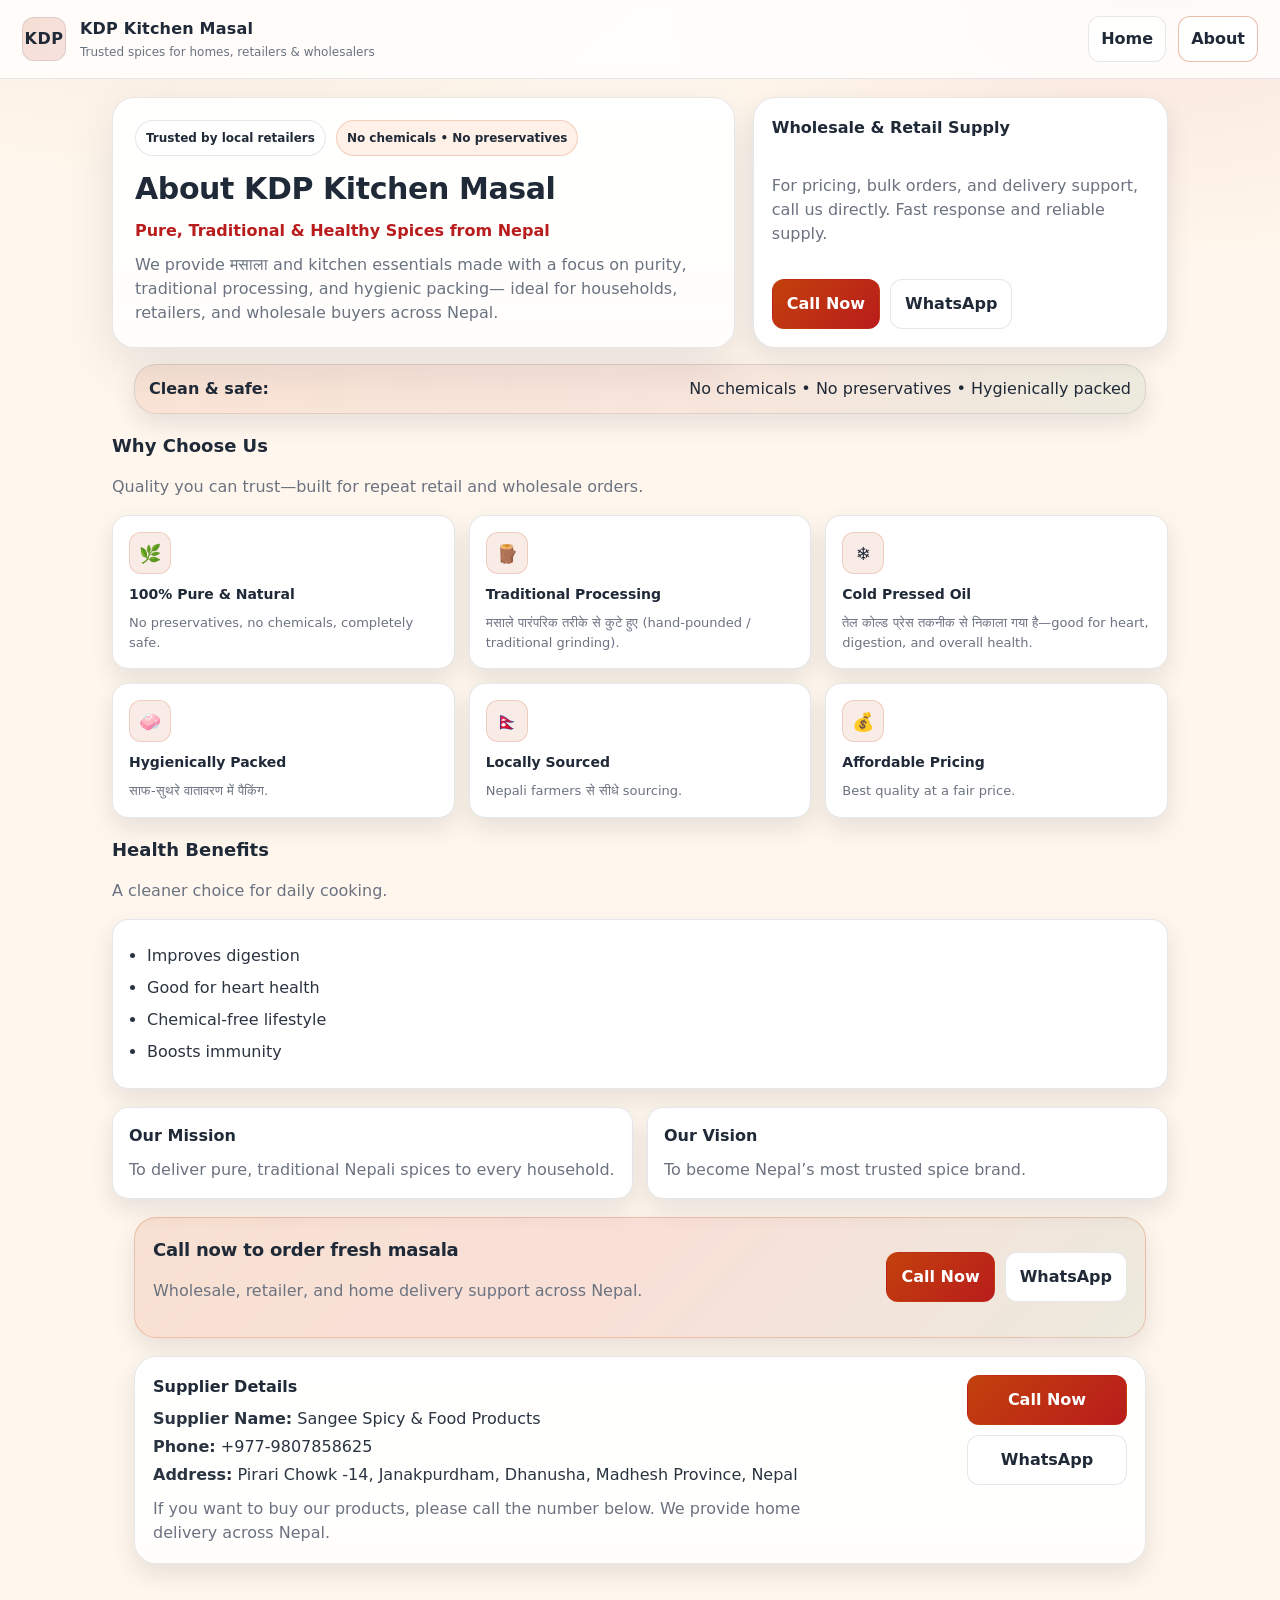
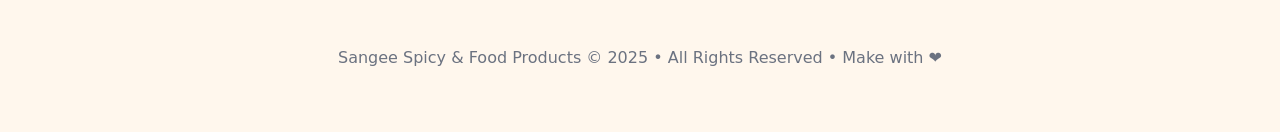
==== about.html @ 46a32590 "about.html This file contains the HTML structure for the About page of KDP Kitchen Masal, detailing " ====
<!DOCTYPE html>
<html lang="en">
<head>
  <meta charset="UTF-8" />
  <meta name="viewport" content="width=device-width, initial-scale=1.0" />
  <title>About • KDP Kitchen Masal</title>
  <link rel="stylesheet" href="style.css" />
</head>
<body>
  <header class="header">
    <div class="brand">
      <div class="logo">KDP</div>
      <div>
        <h1>KDP Kitchen Masal</h1>
        <p>Trusted spices for homes, retailers & wholesalers</p>
      </div>
    </div>
    <nav class="top-nav">
      <a class="nav-link" href="index.html">Home</a>
      <a class="nav-link" href="about.html" aria-current="page">About</a>
    </nav>
  </header>

  <main class="page">
    <section class="about-hero">
      <div class="about-hero__content">
        <div class="badge-row">
          <span class="badge">Trusted by local retailers</span>
          <span class="badge badge--soft">No chemicals • No preservatives</span>
        </div>
        <h2>About KDP Kitchen Masal</h2>
        <p class="subtitle">Pure, Traditional & Healthy Spices from Nepal</p>
        <p class="lead">
          We provide मसाला and kitchen essentials made with a focus on purity, traditional processing, and hygienic packing—
          ideal for households, retailers, and wholesale buyers across Nepal.
        </p>
      </div>
      <div class="about-hero__card">
        <h3>Wholesale & Retail Supply</h3>
        <p class="muted">
          For pricing, bulk orders, and delivery support, call us directly. Fast response and reliable supply.
        </p>
        <div class="cta-row">
          <a class="btn btn-primary" href="tel:+977-9807858625">Call Now</a>
          <a class="btn btn-outline" href="https://wa.me/9779807858625" target="_blank" rel="noopener noreferrer">WhatsApp</a>
        </div>
      </div>
    </section>

    <section class="strip strip--highlight" aria-label="No chemicals highlight">
      <div class="strip__inner">
        <strong>Clean & safe:</strong> No chemicals • No preservatives • Hygienically packed
      </div>
    </section>

    <section class="section">
      <div class="section__head">
        <h3>Why Choose Us</h3>
        <p class="muted">Quality you can trust—built for repeat retail and wholesale orders.</p>
      </div>
      <div class="why-grid">
        <div class="why-card">
          <div class="why-icon" aria-hidden="true">🌿</div>
          <h4>100% Pure & Natural</h4>
          <p>No preservatives, no chemicals, completely safe.</p>
        </div>
        <div class="why-card">
          <div class="why-icon" aria-hidden="true">🪵</div>
          <h4>Traditional Processing</h4>
          <p>मसाले पारंपरिक तरीके से कुटे हुए (hand‑pounded / traditional grinding).</p>
        </div>
        <div class="why-card">
          <div class="why-icon" aria-hidden="true">❄️</div>
          <h4>Cold Pressed Oil</h4>
          <p>तेल कोल्ड प्रेस तकनीक से निकाला गया है—good for heart, digestion, and overall health.</p>
        </div>
        <div class="why-card">
          <div class="why-icon" aria-hidden="true">🧼</div>
          <h4>Hygienically Packed</h4>
          <p>साफ‑सुथरे वातावरण में पैकिंग.</p>
        </div>
        <div class="why-card">
          <div class="why-icon" aria-hidden="true">🇳🇵</div>
          <h4>Locally Sourced</h4>
          <p>Nepali farmers से सीधे sourcing.</p>
        </div>
        <div class="why-card">
          <div class="why-icon" aria-hidden="true">💰</div>
          <h4>Affordable Pricing</h4>
          <p>Best quality at a fair price.</p>
        </div>
      </div>
    </section>

    <section class="section">
      <div class="section__head">
        <h3>Health Benefits</h3>
        <p class="muted">A cleaner choice for daily cooking.</p>
      </div>
      <div class="benefits-card">
        <ul class="checklist">
          <li>Improves digestion</li>
          <li>Good for heart health</li>
          <li>Chemical-free lifestyle</li>
          <li>Boosts immunity</li>
        </ul>
      </div>
    </section>

    <section class="section mission-vision">
      <div class="mv-card">
        <h3>Our Mission</h3>
        <p>To deliver pure, traditional Nepali spices to every household.</p>
      </div>
      <div class="mv-card">
        <h3>Our Vision</h3>
        <p>To become Nepal’s most trusted spice brand.</p>
      </div>
    </section>

    <section class="cta-block" aria-label="Call to action">
      <div class="cta-block__inner">
        <div>
          <h3>Call now to order fresh masala</h3>
          <p class="muted">Wholesale, retailer, and home delivery support across Nepal.</p>
        </div>
        <div class="cta-row">
          <a class="btn btn-primary" href="tel:+977-9807858625">Call Now</a>
          <a class="btn btn-outline" href="https://wa.me/9779807858625" target="_blank" rel="noopener noreferrer">WhatsApp</a>
        </div>
      </div>
    </section>

    <section class="supplier-banner" aria-label="Supplier information">
      <div class="supplier-card">
        <div class="supplier-main">
          <h3>Supplier Details</h3>
          <p class="supplier-line"><strong>Supplier Name:</strong> Sangee Spicy & Food Products</p>
          <p class="supplier-line"><strong>Phone:</strong> +977-9807858625</p>
          <p class="supplier-line"><strong>Address:</strong> Pirari Chowk -14, Janakpurdham, Dhanusha, Madhesh Province, Nepal</p>
          <p class="supplier-msg">
            If you want to buy our products, please call the number below. We provide home delivery across Nepal.
          </p>
        </div>
        <div class="supplier-actions">
          <a class="btn btn-primary" href="tel:+977-9807858625">Call Now</a>
          <a class="btn btn-outline" href="https://wa.me/9779807858625" target="_blank" rel="noopener noreferrer">WhatsApp</a>
        </div>
      </div>
    </section>
  </main>

  <footer class="footer">
    <p>Sangee Spicy & Food Products © 2025 • All Rights Reserved • Make with ❤️</p>
  </footer>
</body>
</html>
---- style.css ----
:root{
    --bg:#fff7ed;
    --surface:#fff;
    --card:#ffffff;
    --text:#1f2937;
    --muted:#6b7280;
    --border:rgba(17,24,39,0.10);
    --shadow: 0 18px 50px rgba(15,23,42,0.10);
    --shadow-sm: 0 10px 24px rgba(15,23,42,0.10);
    --radius:16px;
    --radius-sm:12px;

    --brand:#c2410c;         /* orange */
    --brand2:#b91c1c;        /* red */
    --brand-soft:#fff1e7;
    --accent:#14532d;        /* earthy green */
  }

  *{ box-sizing:border-box; }

  body{
    margin:0;
    background:
      radial-gradient(1000px 600px at 10% -10%, rgba(194,65,12,0.10), transparent 60%),
      radial-gradient(900px 500px at 90% 0%, rgba(185,28,28,0.08), transparent 55%),
      var(--bg);
    font-family: ui-sans-serif, system-ui, -apple-system, Segoe UI, Roboto, Arial, sans-serif;
    color:var(--text);
    line-height:1.5;
  }

  a{ color:inherit; }

  .header{
    display:flex;
    justify-content:space-between;
    align-items:center;
    padding:16px 22px;
    background:rgba(255,255,255,0.80);
    -webkit-backdrop-filter: blur(10px);
    backdrop-filter: blur(10px);
    border-bottom:1px solid var(--border);
    position:sticky;
    top:0;
    z-index:10;
  }

  .brand{
    display:flex;
    align-items:center;
    gap:14px;
    min-width:260px;
  }

  .brand h1{
    font-size:16px;
    margin:0;
    letter-spacing:0.2px;
  }

  .brand p{
    margin:2px 0 0;
    color:var(--muted);
    font-size:12px;
  }

  .logo{
    width:44px;
    height:44px;
    display:grid;
    place-items:center;
    border-radius:12px;
    background:linear-gradient(135deg, rgba(194,65,12,0.16), rgba(185,28,28,0.12));
    border:1px solid var(--border);
    font-weight:700;
    letter-spacing:0.6px;
  }
  .top-nav{
    display:flex;
    gap:12px;
    align-items:center;
  }
  #search{
    width:min(420px, 48vw);
    padding:10px 12px;
    border-radius:12px;
    border:1px solid var(--border);
    background:rgba(255,255,255,0.9);
    color:var(--text);
    outline:none;
  }

  #search::placeholder{ color:rgba(107,114,128,0.9); }

  .nav-link{
    display:inline-flex;
    align-items:center;
    gap:8px;
    padding:10px 12px;
    border-radius:12px;
    border:1px solid var(--border);
    background:rgba(255,255,255,0.85);
    text-decoration:none;
    color:var(--text);
    font-weight:600;
    transition: transform 160ms ease, box-shadow 160ms ease, border-color 160ms ease;
  }

  .nav-link[aria-current="page"]{
    border-color:rgba(194,65,12,0.35);
  }

  .nav-link:hover{
    transform: translateY(-1px);
    box-shadow: var(--shadow-sm);
    border-color: rgba(194,65,12,0.25);
  }

  .hero{
    display:grid;
    grid-template-columns: 1.2fr 0.8fr;
    gap:22px;
    align-items:center;
    padding:42px 22px;
    margin:18px auto 0;
    max-width:1100px;
    background:linear-gradient(180deg, rgba(255,255,255,0.95), rgba(255,255,255,0.82));
    border:1px solid var(--border);
    border-radius:calc(var(--radius) + 6px);
    box-shadow: var(--shadow);
  }
  .hero-text{
    max-width:480px;

  }
  .hero-text h2{
    margin:0;
    font-size:34px;
    line-height:1.15;
    letter-spacing:-0.6px;
  }

  .hero-text p{
    margin:10px 0 0;
    color:var(--muted);
    max-width:52ch;
  }

  .hero-img{
    width:100%;
    max-height:260px;
    object-fit:contain;
    border-radius:var(--radius);
    border:1px solid var(--border);
    background:rgba(255,255,255,0.85);
    padding:10px;
  }

  .btn{
    display:inline-flex;
    align-items:center;
    justify-content:center;
    gap:10px;
    border-radius:12px;
    padding:12px 14px;
    text-decoration:none;
    font-weight:700;
    border:1px solid transparent;
    cursor:pointer;
    transition: transform 160ms ease, box-shadow 160ms ease, background 160ms ease, border-color 160ms ease;
    white-space:nowrap;
  }

  .btn:hover{
    transform: translateY(-1px);
    box-shadow: var(--shadow-sm);
  }

  .btn-primary{
    background:linear-gradient(135deg, var(--brand), var(--brand2));
    color:#fff;
  }

  .btn-outline{
    background:#fff;
    color:var(--text);
    border-color: var(--border);
  }

  /* Backward compatibility for existing class names */
  .primary-btn{
    display:inline-flex;
    align-items:center;
    justify-content:center;
    gap:10px;
    border-radius:12px;
    padding:12px 14px;
    text-decoration:none;
    font-weight:700;
    border:1px solid transparent;
    cursor:pointer;
    transition: transform 160ms ease, box-shadow 160ms ease, background 160ms ease, border-color 160ms ease;
    white-space:nowrap;
    background:linear-gradient(135deg, var(--brand), var(--brand2));
    color:#fff;
  }

  .secondary-btn{
    display:inline-flex;
    align-items:center;
    justify-content:center;
    gap:10px;
    border-radius:12px;
    padding:12px 14px;
    text-decoration:none;
    font-weight:700;
    border:1px solid var(--border);
    cursor:pointer;
    transition: transform 160ms ease, box-shadow 160ms ease, background 160ms ease, border-color 160ms ease;
    white-space:nowrap;
    background:#fff;
    color:var(--text);
  }

  .products{
    padding:26px 22px;
    margin:26px auto 0;
    max-width:1100px;
  }

  .products h2{
    margin:0;
    font-size:18px;
    letter-spacing:0.2px;
  }
  .product-grid{
    display:grid;
    grid-template-columns:repeat(4, minmax(0, 1fr));
    gap:20px;
    margin-top:15px;
  }
  .product-card{
    background:var(--surface);
    border-radius:var(--radius);
    padding:14px;
    border:1px solid var(--border);
    box-shadow: var(--shadow-sm);
    display:flex;
    flex-direction:column;
    gap:10px;
    transition: transform 160ms ease, box-shadow 160ms ease;
  }

  .product-card:hover{
    transform: translateY(-2px);
    box-shadow: var(--shadow);
  }
  .product-card img{
    width:100%;
    height:165px;
    object-fit:cover;
    border-radius:12px;
    border:1px solid var(--border);
    background:rgba(255,255,255,0.9);
  }

  .product-meta h3{
    margin:0;
    font-size:14px;
    font-weight:650;
    letter-spacing:0.1px;
  }

  .product-card .price{
    margin:6px 0 0;
    color:var(--brand2);
    font-weight:650;
  }

  .badge-row{
    display:flex;
    flex-wrap:wrap;
    gap:10px;
    align-items:center;
    margin-bottom:10px;
  }

  .badge{
    display:inline-flex;
    align-items:center;
    gap:8px;
    padding:8px 10px;
    border-radius:999px;
    background:rgba(255,255,255,0.95);
    border:1px solid var(--border);
    font-weight:700;
    font-size:12px;
  }

  .badge--soft{
    background: var(--brand-soft);
    border-color: rgba(194,65,12,0.20);
  }

  .strip{
    margin:16px auto 0;
    max-width:1100px;
    padding:0 22px;
  }

  .strip__inner{
    display:flex;
    align-items:center;
    justify-content:space-between;
    gap:12px;
    padding:12px 14px;
    background:rgba(255,255,255,0.92);
    border:1px solid var(--border);
    border-radius:calc(var(--radius) + 6px);
    box-shadow: var(--shadow-sm);
  }

  .strip__text{
    color:var(--muted);
    font-weight:600;
  }

  .strip--highlight .strip__inner{
    background: linear-gradient(90deg, rgba(194,65,12,0.10), rgba(185,28,28,0.08), rgba(20,83,45,0.08));
  }

  .strip--trust .strip__inner{
    background:#fff;
  }

  .supplier-banner{
    margin:18px auto 0;
    max-width:1100px;
    padding:0 22px;
  }

  .supplier-card{
    display:flex;
    justify-content:space-between;
    gap:16px;
    align-items:flex-start;
    background:linear-gradient(180deg, rgba(255,255,255,0.96), rgba(255,255,255,0.88));
    border:1px solid var(--border);
    border-radius:calc(var(--radius) + 6px);
    box-shadow: var(--shadow-sm);
    padding:18px;
  }

  .supplier-card h3{
    margin:0 0 8px;
    font-size:16px;
  }

  .supplier-line{
    margin:4px 0;
    color:rgba(31,41,55,0.95);
  }

  .supplier-msg{
    margin:10px 0 0;
    color:var(--muted);
    max-width:70ch;
  }

  .supplier-actions{
    display:flex;
    flex-direction:column;
    gap:10px;
    min-width:160px;
  }

  .page{
    max-width:1100px;
    margin:18px auto 0;
    padding:0 22px;
  }

  .about-hero{
    display:grid;
    grid-template-columns: 1.2fr 0.8fr;
    gap:18px;
    align-items:stretch;
    margin-top:18px;
  }

  .about-hero__content{
    background:linear-gradient(180deg, rgba(255,255,255,0.96), rgba(255,255,255,0.86));
    border:1px solid var(--border);
    border-radius:calc(var(--radius) + 6px);
    box-shadow: var(--shadow);
    padding:22px;
  }

  .about-hero__content h2{
    margin:0;
    font-size:30px;
    letter-spacing:-0.4px;
  }

  .subtitle{
    margin:8px 0 0;
    font-weight:800;
    color:var(--brand2);
  }

  .lead{
    margin:10px 0 0;
    color:var(--muted);
    max-width:70ch;
  }

  .about-hero__card{
    background:#fff;
    border:1px solid var(--border);
    border-radius:calc(var(--radius) + 6px);
    box-shadow: var(--shadow-sm);
    padding:18px;
    display:flex;
    flex-direction:column;
    justify-content:space-between;
    gap:14px;
  }

  .about-hero__card h3{ margin:0; font-size:16px; }

  .muted{ color:var(--muted); }

  .cta-row{
    display:flex;
    gap:10px;
    flex-wrap:wrap;
    align-items:center;
  }

  .content-card{
    margin-top:14px;
    background:#fff;
    border:1px solid var(--border);
    border-radius:var(--radius);
    padding:18px;
    box-shadow: var(--shadow-sm);
  }

  .content-card h3{ margin:0 0 8px; font-size:16px; }
  .content-card p{ margin:8px 0 0; color:rgba(31,41,55,0.95); }

  .bullet{
    margin:8px 0 0;
    padding-left:18px;
    color:rgba(31,41,55,0.95);
  }
  .bullet li{ margin:6px 0; }

  .feature-grid{
    margin-top:10px;
    display:grid;
    grid-template-columns:repeat(auto-fit, minmax(200px, 1fr));
    gap:10px;
  }

  .feature{
    padding:12px;
    border-radius:12px;
    border:1px solid var(--border);
    background:rgba(255,241,231,0.55);
    color:rgba(31,41,55,0.95);
    font-weight:650;
  }

  .section{
    margin-top:18px;
  }

  .section__head{
    margin-bottom:12px;
  }

  .section__head h3{
    margin:0;
    font-size:18px;
  }

  .why-grid{
    display:grid;
    grid-template-columns:repeat(3, minmax(0, 1fr));
    gap:14px;
  }

  .why-card{
    background:#fff;
    border:1px solid var(--border);
    border-radius:var(--radius);
    box-shadow: var(--shadow-sm);
    padding:16px;
    transition: transform 160ms ease, box-shadow 160ms ease;
  }

  .why-card:hover{
    transform: translateY(-2px);
    box-shadow: var(--shadow);
  }

  .why-icon{
    width:42px;
    height:42px;
    border-radius:12px;
    display:grid;
    place-items:center;
    background: rgba(194,65,12,0.10);
    border:1px solid rgba(194,65,12,0.18);
    margin-bottom:10px;
    font-size:18px;
  }

  .why-card h4{
    margin:0;
    font-size:14px;
  }

  .why-card p{
    margin:8px 0 0;
    color:var(--muted);
    font-size:13px;
  }

  .benefits-card{
    background:#fff;
    border:1px solid var(--border);
    border-radius:var(--radius);
    box-shadow: var(--shadow-sm);
    padding:16px;
  }

  .checklist{
    margin:0;
    padding-left:18px;
    color:rgba(31,41,55,0.95);
  }

  .checklist li{
    margin:8px 0;
  }

  .mission-vision{
    display:grid;
    grid-template-columns:repeat(2, minmax(0, 1fr));
    gap:14px;
  }

  .mv-card{
    background:#fff;
    border:1px solid var(--border);
    border-radius:var(--radius);
    box-shadow: var(--shadow-sm);
    padding:16px;
  }

  .mv-card h3{ margin:0; font-size:16px; }
  .mv-card p{ margin:10px 0 0; color:var(--muted); }

  .cta-block{
    margin:18px auto 0;
    max-width:1100px;
    padding:0 22px;
  }

  .cta-block__inner{
    display:flex;
    justify-content:space-between;
    align-items:center;
    gap:14px;
    padding:18px;
    background: linear-gradient(135deg, rgba(194,65,12,0.12), rgba(185,28,28,0.10), rgba(20,83,45,0.08));
    border:1px solid rgba(194,65,12,0.22);
    border-radius:calc(var(--radius) + 6px);
    box-shadow: var(--shadow-sm);
  }

  .cta-block__inner h3{
    margin:0;
    font-size:18px;
    letter-spacing:-0.2px;
  }

  .empty-state{
    padding:12px;
    border-radius:12px;
    border:1px dashed var(--border);
    color:var(--muted);
    text-align:center;
    margin:10px 0;
  }

  .footer{
    text-align:center;
    padding:22px 16px;
    margin:44px 0 24px;
    color:var(--muted);
  }

  .hidden{display:none;}

  @media (max-width: 820px){
    .hero{
      grid-template-columns: 1fr;
    }
    #search{
      width:min(360px, 52vw);
    }
    .supplier-card{
      flex-direction:column;
    }
    .supplier-actions{
      flex-direction:row;
      width:100%;
    }
    .about-hero{
      grid-template-columns: 1fr;
    }
    .why-grid{
      grid-template-columns:repeat(2, minmax(0, 1fr));
    }
    .product-grid{
      grid-template-columns:repeat(2, minmax(0, 1fr));
    }
    .mission-vision{
      grid-template-columns: 1fr;
    }
    .cta-block__inner{
      flex-direction:column;
      align-items:stretch;
    }
    .cta-row{
      width:100%;
    }
    .btn{
      width:100%;
    }
    .strip__inner{
      flex-direction:column;
      align-items:flex-start;
    }
  }

  @media (max-width: 520px){
    .product-grid{
      grid-template-columns: 1fr;
    }
    #search{
      width: 58vw;
    }
    .hero-text h2{
      font-size:28px;
    }
  }

  @media (min-width: 821px) and (max-width: 1024px){
    .product-grid{
      grid-template-columns:repeat(3, minmax(0, 1fr));
    }
  }
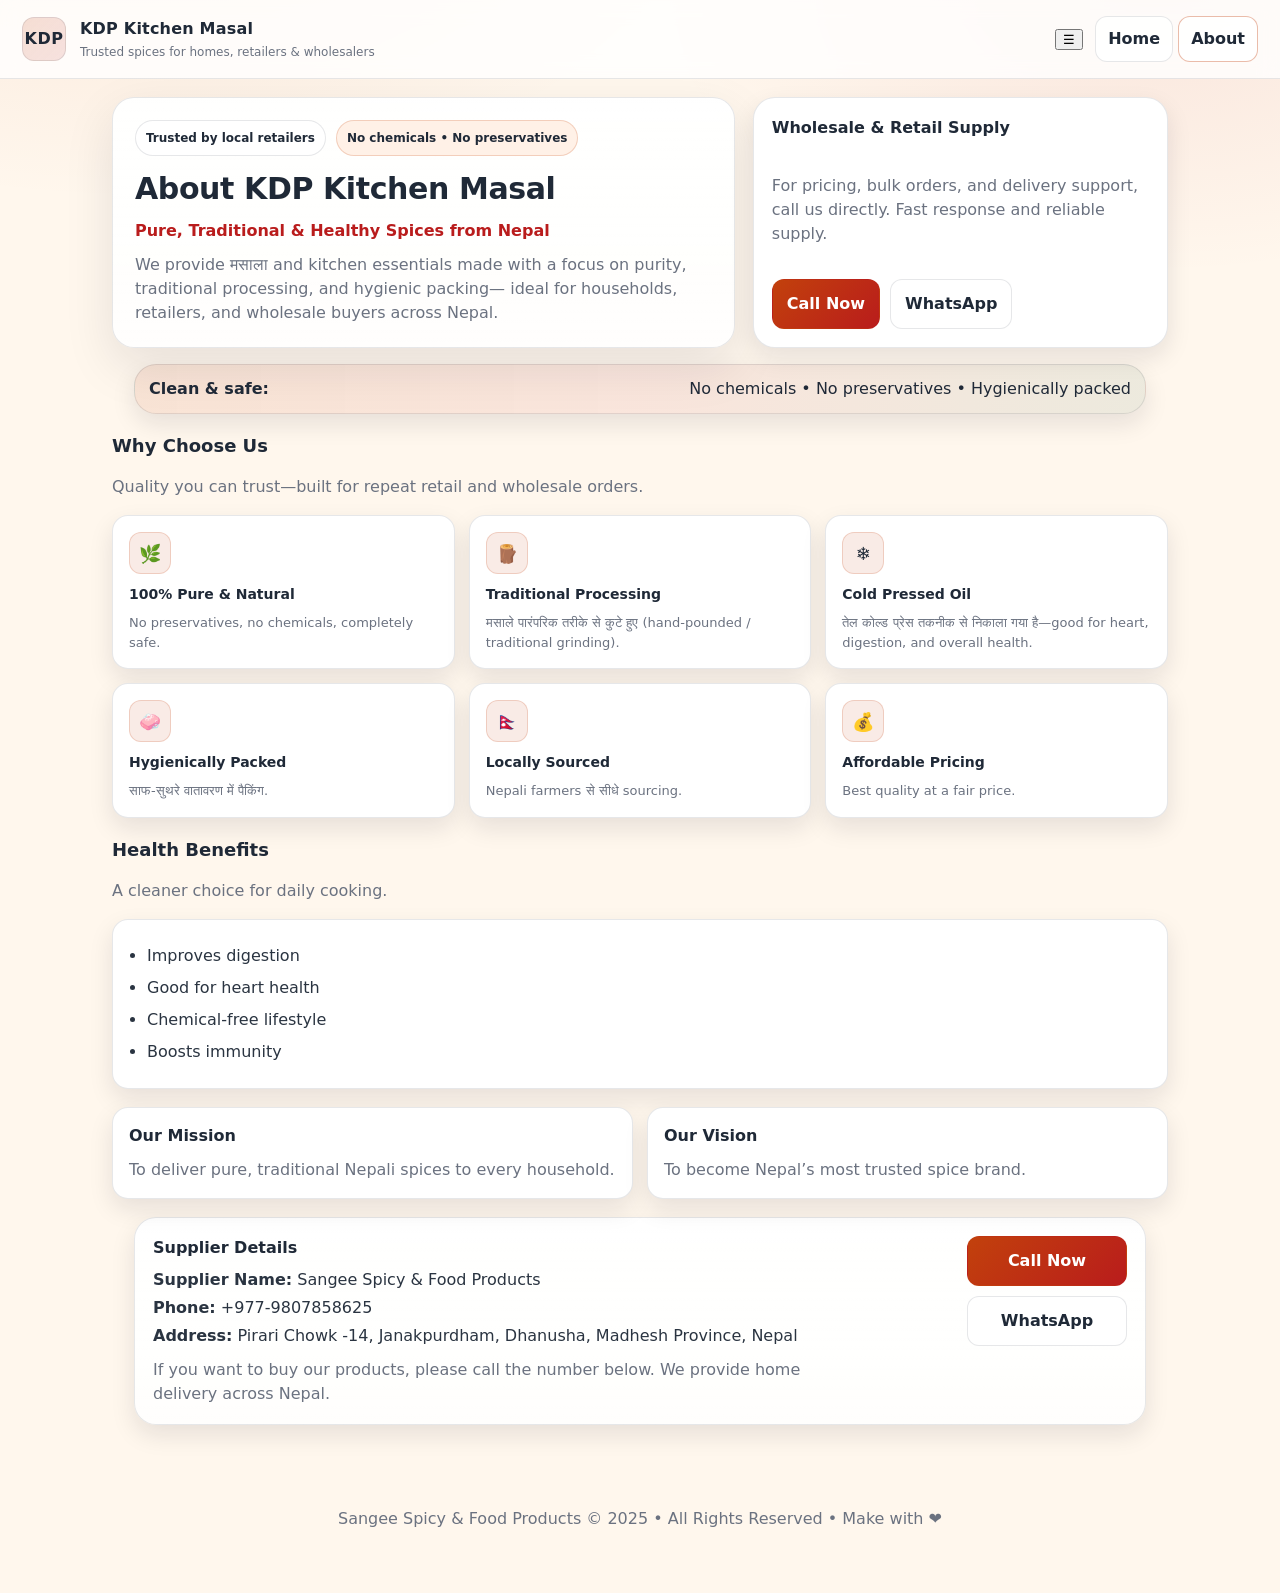
==== commit f471ff32: "Update about.html" ====
--- a/about.html
+++ b/about.html
@@ -16,8 +16,11 @@
       </div>
     </div>
     <nav class="top-nav">
-      <a class="nav-link" href="index.html">Home</a>
-      <a class="nav-link" href="about.html" aria-current="page">About</a>
+      <button id="menu-toggle" class="menu-toggle" type="button" aria-label="Open menu" aria-expanded="false">☰</button>
+      <div class="nav-links" id="nav-links">
+        <a class="nav-link" href="index.html">Home</a>
+        <a class="nav-link" href="about.html" aria-current="page">About</a>
+      </div>
     </nav>
   </header>
 
@@ -118,20 +121,7 @@
       </div>
     </section>
 
-    <section class="cta-block" aria-label="Call to action">
-      <div class="cta-block__inner">
-        <div>
-          <h3>Call now to order fresh masala</h3>
-          <p class="muted">Wholesale, retailer, and home delivery support across Nepal.</p>
-        </div>
-        <div class="cta-row">
-          <a class="btn btn-primary" href="tel:+977-9807858625">Call Now</a>
-          <a class="btn btn-outline" href="https://wa.me/9779807858625" target="_blank" rel="noopener noreferrer">WhatsApp</a>
-        </div>
-      </div>
-    </section>
-
-    <section class="supplier-banner" aria-label="Supplier information">
+    <section class="supplier-banner" id="contact" aria-label="Supplier information">
       <div class="supplier-card">
         <div class="supplier-main">
           <h3>Supplier Details</h3>
@@ -153,6 +143,8 @@
   <footer class="footer">
     <p>Sangee Spicy & Food Products © 2025 • All Rights Reserved • Make with ❤️</p>
   </footer>
+
+  <script src="script.js"></script>
 </body>
 </html>
 
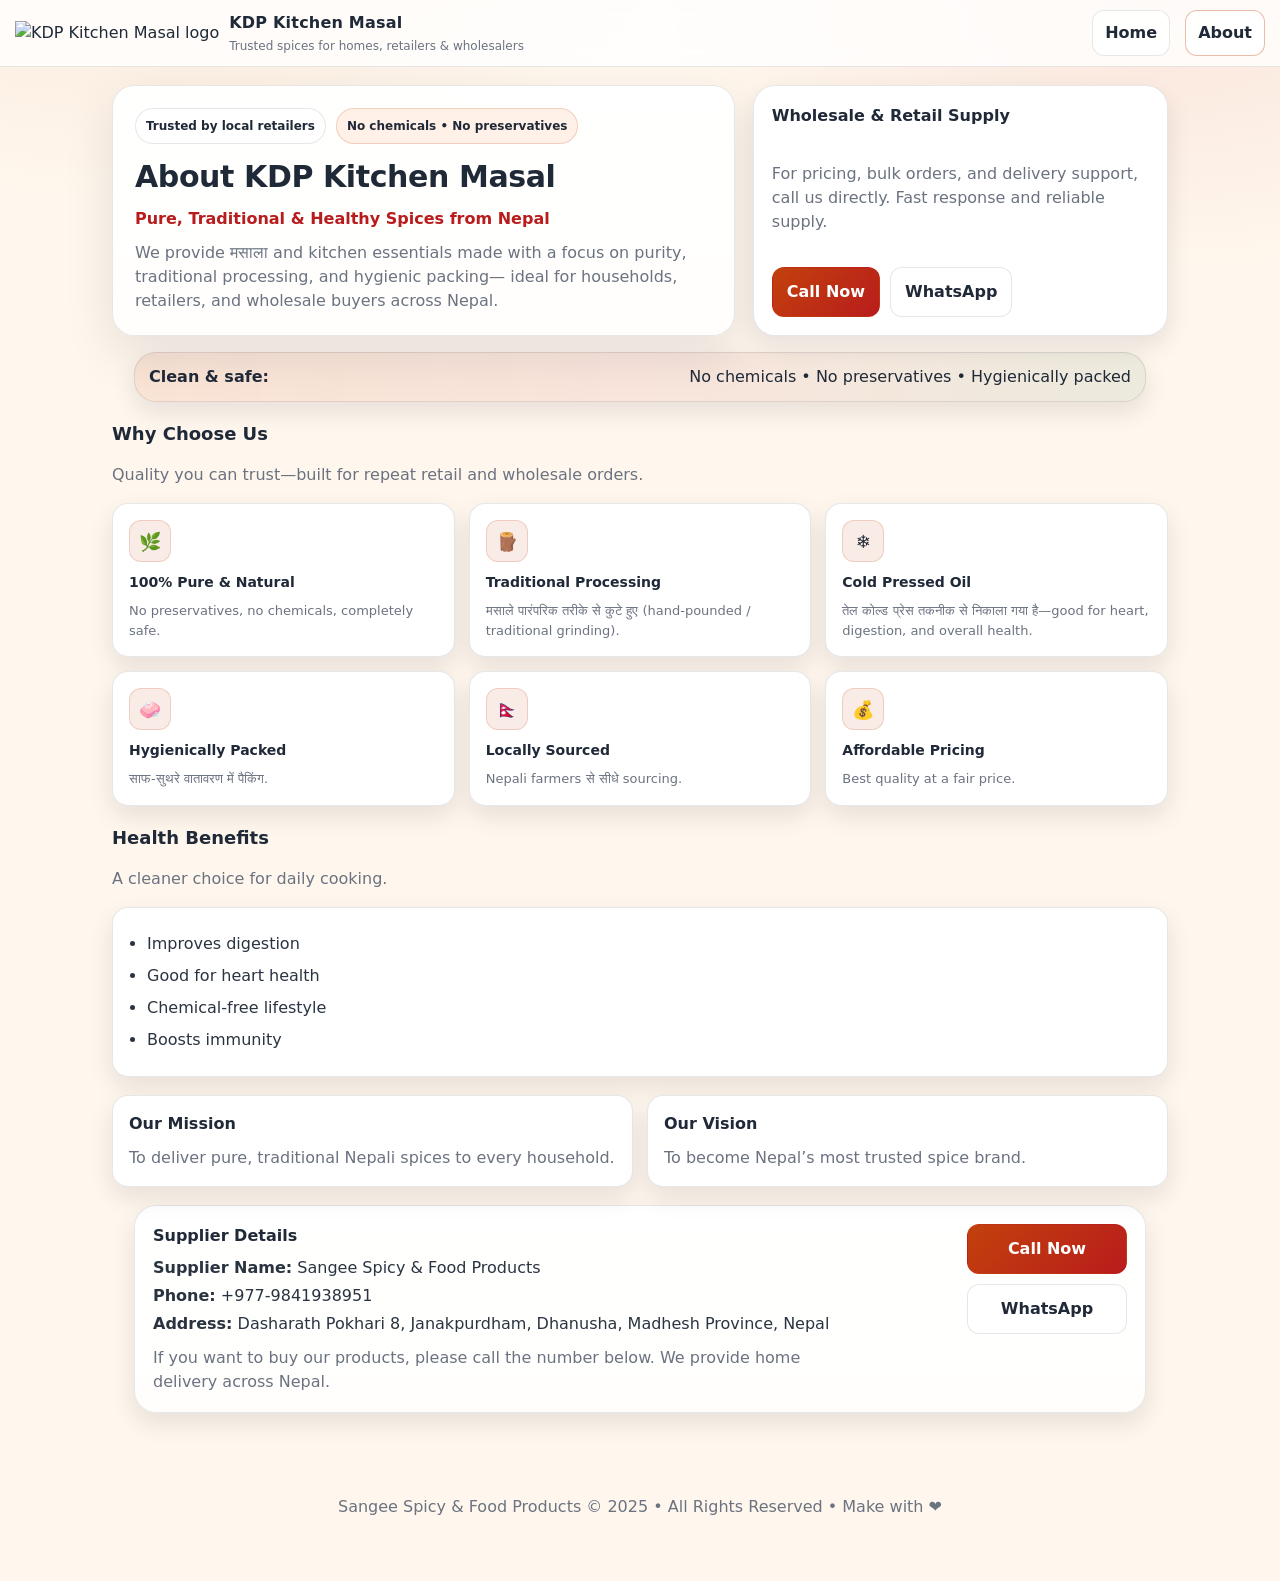
==== commit bfdce2ac: "about.html" ====
--- a/about.html
+++ b/about.html
@@ -4,12 +4,13 @@
   <meta charset="UTF-8" />
   <meta name="viewport" content="width=device-width, initial-scale=1.0" />
   <title>About • KDP Kitchen Masal</title>
+  <link rel="icon" type="image/x-icon" href="logo.ico" />
   <link rel="stylesheet" href="style.css" />
 </head>
 <body>
   <header class="header">
     <div class="brand">
-      <div class="logo">KDP</div>
+      <img src="logo.ico" class="brand-logo" alt="KDP Kitchen Masal logo" />
       <div>
         <h1>KDP Kitchen Masal</h1>
         <p>Trusted spices for homes, retailers & wholesalers</p>
@@ -44,8 +45,8 @@
           For pricing, bulk orders, and delivery support, call us directly. Fast response and reliable supply.
         </p>
         <div class="cta-row">
-          <a class="btn btn-primary" href="tel:+977-9807858625">Call Now</a>
-          <a class="btn btn-outline" href="https://wa.me/9779807858625" target="_blank" rel="noopener noreferrer">WhatsApp</a>
+          <a class="btn btn-primary" href="tel:+977-9841938951">Call Now</a>
+          <a class="btn btn-outline" href="https://wa.me/9779841938951" target="_blank" rel="noopener noreferrer">WhatsApp</a>
         </div>
       </div>
     </section>
@@ -126,15 +127,15 @@
         <div class="supplier-main">
           <h3>Supplier Details</h3>
           <p class="supplier-line"><strong>Supplier Name:</strong> Sangee Spicy & Food Products</p>
-          <p class="supplier-line"><strong>Phone:</strong> +977-9807858625</p>
-          <p class="supplier-line"><strong>Address:</strong> Pirari Chowk -14, Janakpurdham, Dhanusha, Madhesh Province, Nepal</p>
+          <p class="supplier-line"><strong>Phone:</strong> +977-9841938951</p>
+          <p class="supplier-line"><strong>Address:</strong> Dasharath Pokhari 8, Janakpurdham, Dhanusha, Madhesh Province, Nepal</p>
           <p class="supplier-msg">
             If you want to buy our products, please call the number below. We provide home delivery across Nepal.
           </p>
         </div>
         <div class="supplier-actions">
-          <a class="btn btn-primary" href="tel:+977-9807858625">Call Now</a>
-          <a class="btn btn-outline" href="https://wa.me/9779807858625" target="_blank" rel="noopener noreferrer">WhatsApp</a>
+          <a class="btn btn-primary" href="tel:+977-9841938951">Call Now</a>
+          <a class="btn btn-outline" href="https://wa.me/9779841938951" target="_blank" rel="noopener noreferrer">WhatsApp</a>
         </div>
       </div>
     </section>
@@ -147,4 +148,3 @@
   <script src="script.js"></script>
 </body>
 </html>
-
--- a/style.css
+++ b/style.css
@@ -20,6 +20,8 @@
 
   body{
     margin:0;
+    max-width:100%;
+    overflow-x:hidden;
     background:
       radial-gradient(1000px 600px at 10% -10%, rgba(194,65,12,0.10), transparent 60%),
       radial-gradient(900px 500px at 90% 0%, rgba(185,28,28,0.08), transparent 55%),
@@ -35,7 +37,8 @@
     display:flex;
     justify-content:space-between;
     align-items:center;
-    padding:16px 22px;
+    flex-wrap:wrap;
+    padding:10px 15px;
     background:rgba(255,255,255,0.80);
     -webkit-backdrop-filter: blur(10px);
     backdrop-filter: blur(10px);
@@ -43,13 +46,16 @@
     position:sticky;
     top:0;
     z-index:10;
+    max-width:100%;
+    overflow-x:hidden;
   }
 
   .brand{
     display:flex;
     align-items:center;
-    gap:14px;
-    min-width:260px;
+    gap:10px;
+    flex-wrap:wrap;
+    max-width:100%;
   }
 
   .brand h1{
@@ -79,18 +85,36 @@
     display:flex;
     gap:12px;
     align-items:center;
-  }
-  #search{
-    width:min(420px, 48vw);
+    flex-wrap:wrap;
+    max-width:100%;
+    flex:1;
+    justify-content:flex-end;
+  }
+
+  .menu-toggle{
+    display:none;
+    font-size:24px;
+    line-height:1;
     padding:10px 12px;
     border-radius:12px;
-    border:1px solid var(--border);
-    background:rgba(255,255,255,0.9);
-    color:var(--text);
-    outline:none;
-  }
-
-  #search::placeholder{ color:rgba(107,114,128,0.9); }
+    background:#fff;
+    border:1px solid var(--border);
+    cursor:pointer;
+    transition: transform 160ms ease, box-shadow 160ms ease, border-color 160ms ease;
+  }
+
+  .menu-toggle:hover{
+    transform: translateY(-1px);
+    box-shadow: var(--shadow-sm);
+    border-color: rgba(194,65,12,0.25);
+  }
+
+  .nav-links{
+    display:flex;
+    gap:15px;
+    align-items:center;
+  }
+  /* Search removed (kept layout clean) */
 
   .nav-link{
     display:inline-flex;
@@ -606,12 +630,52 @@
   .hidden{display:none;}
 
   @media (max-width: 820px){
+    .header{
+      display:grid;
+      grid-template-columns: 1fr auto;
+      align-items:center;
+      row-gap:10px;
+    }
+
+    .brand{
+      min-width:0;
+    }
+
+    .top-nav{
+      width:100%;
+      grid-column: 1 / -1;
+      display:grid;
+      grid-template-columns: auto 1fr;
+      gap:10px;
+      justify-content:stretch;
+      align-items:start;
+    }
+
+    /* search removed */
+
+    .menu-toggle{ display:block; }
+
+    .nav-links{
+      display:none;
+      width:100%;
+      flex-direction:column;
+      align-items:stretch;
+      gap:10px;
+      background:#fff;
+      padding:10px;
+      border:1px solid var(--border);
+      border-radius:12px;
+      box-shadow: var(--shadow-sm);
+    }
+
+    .nav-links.active{ display:flex; }
+
+    .nav-link{ width:100%; justify-content:flex-start; }
+
     .hero{
       grid-template-columns: 1fr;
     }
-    #search{
-      width:min(360px, 52vw);
-    }
+
     .supplier-card{
       flex-direction:column;
     }
@@ -651,12 +715,12 @@
     .product-grid{
       grid-template-columns: 1fr;
     }
-    #search{
-      width: 58vw;
-    }
+    /* search removed */
     .hero-text h2{
       font-size:28px;
     }
+    .brand h1{ font-size:14px; }
+    .brand p{ font-size:11px; }
   }
 
   @media (min-width: 821px) and (max-width: 1024px){
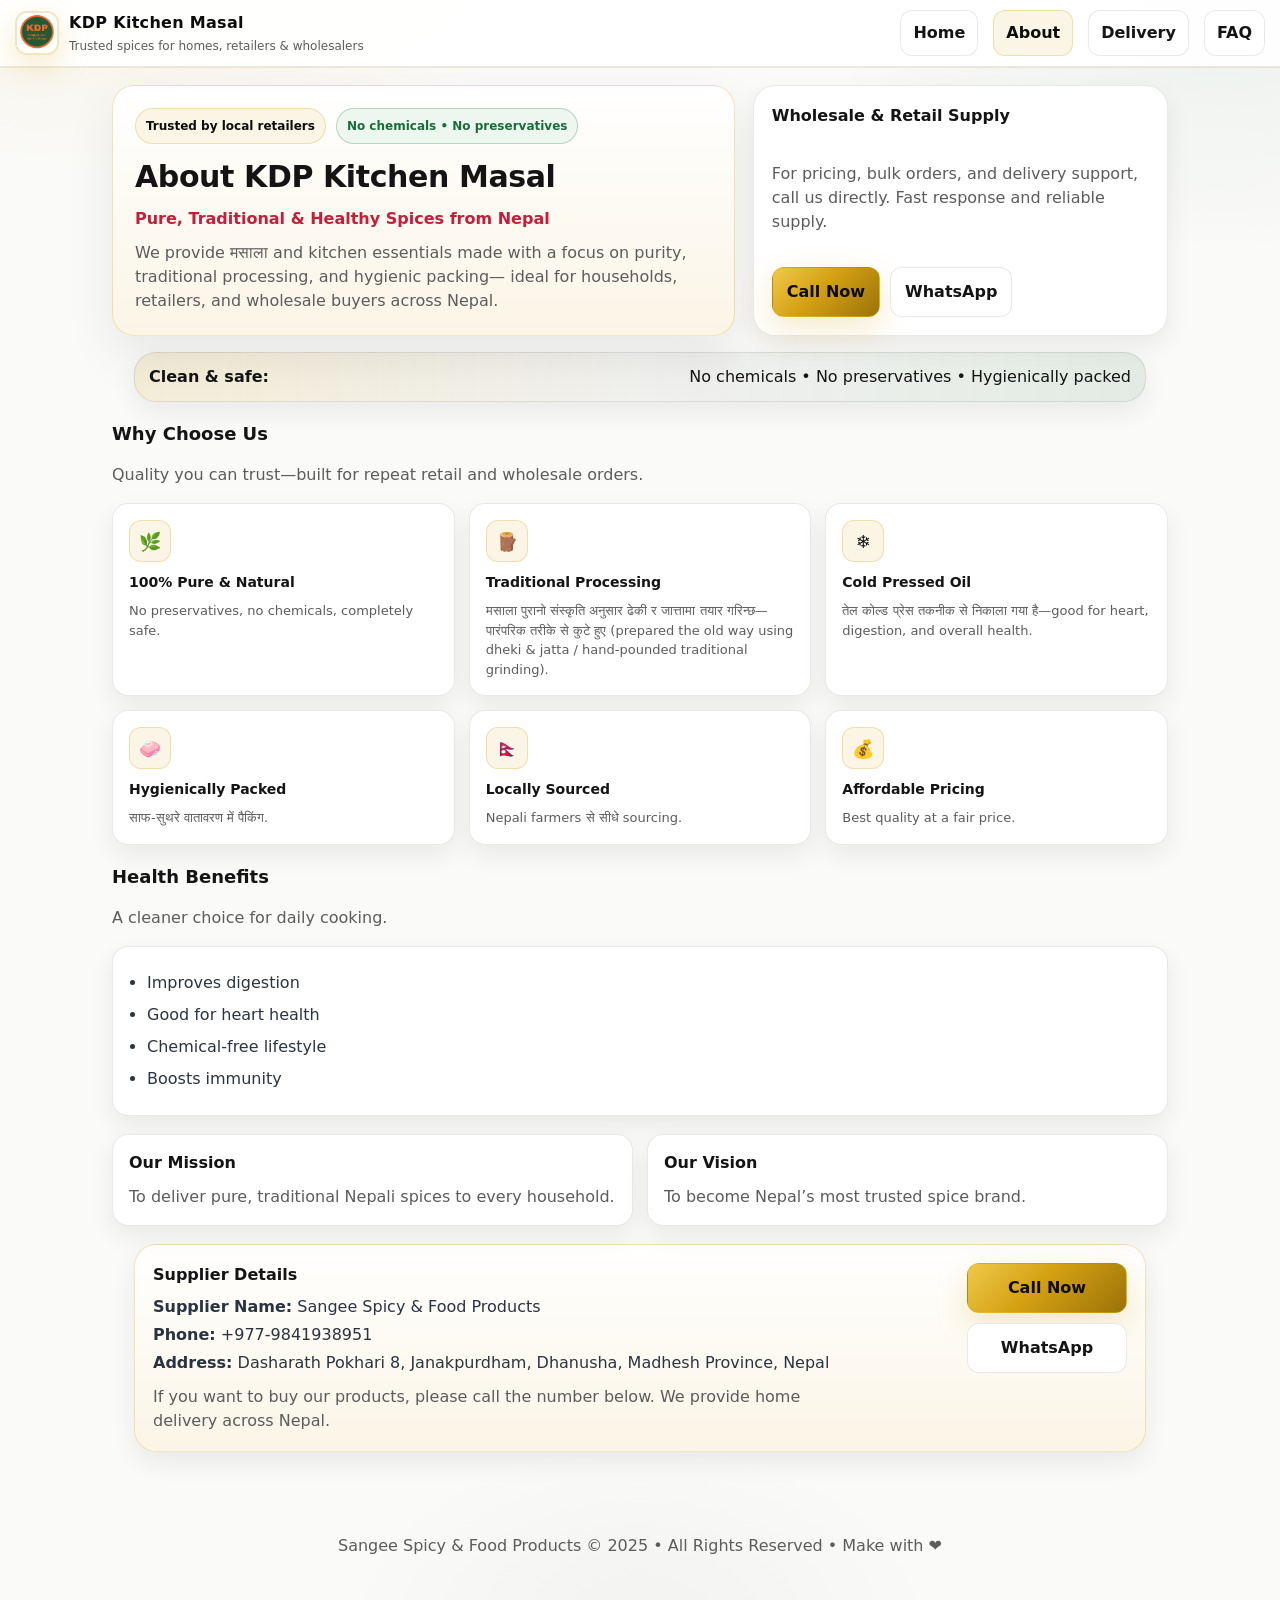
==== commit 7fe66235: "traditional processing text Added links to Delivery and FAQ sections in the navigation menu. Updated" ====
--- a/about.html
+++ b/about.html
@@ -21,6 +21,8 @@
       <div class="nav-links" id="nav-links">
         <a class="nav-link" href="index.html">Home</a>
         <a class="nav-link" href="about.html" aria-current="page">About</a>
+        <a class="nav-link" href="index.html#delivery-info">Delivery</a>
+        <a class="nav-link" href="index.html#faq">FAQ</a>
       </div>
     </nav>
   </header>
@@ -71,7 +73,7 @@
         <div class="why-card">
           <div class="why-icon" aria-hidden="true">🪵</div>
           <h4>Traditional Processing</h4>
-          <p>मसाले पारंपरिक तरीके से कुटे हुए (hand‑pounded / traditional grinding).</p>
+          <p>मसाला पुरानो संस्कृति अनुसार ढेकी र जात्तामा तयार गरिन्छ—पारंपरिक तरीके से कुटे हुए (prepared the old way using dheki & jatta / hand‑pounded traditional grinding).</p>
         </div>
         <div class="why-card">
           <div class="why-icon" aria-hidden="true">❄️</div>
--- a/style.css
+++ b/style.css
@@ -1,730 +1,1521 @@
-  :root{
-    --bg:#fff7ed;
-    --surface:#fff;
-    --card:#ffffff;
-    --text:#1f2937;
-    --muted:#6b7280;
-    --border:rgba(17,24,39,0.10);
-    --shadow: 0 18px 50px rgba(15,23,42,0.10);
-    --shadow-sm: 0 10px 24px rgba(15,23,42,0.10);
-    --radius:16px;
-    --radius-sm:12px;
-
-    --brand:#c2410c;         /* orange */
-    --brand2:#b91c1c;        /* red */
-    --brand-soft:#fff1e7;
-    --accent:#14532d;        /* earthy green */
-  }
-
-  *{ box-sizing:border-box; }
-
-  body{
-    margin:0;
-    max-width:100%;
-    overflow-x:hidden;
-    background:
-      radial-gradient(1000px 600px at 10% -10%, rgba(194,65,12,0.10), transparent 60%),
-      radial-gradient(900px 500px at 90% 0%, rgba(185,28,28,0.08), transparent 55%),
-      var(--bg);
-    font-family: ui-sans-serif, system-ui, -apple-system, Segoe UI, Roboto, Arial, sans-serif;
-    color:var(--text);
-    line-height:1.5;
-  }
-
-  a{ color:inherit; }
-
+:root{
+  /* KDP logo & packaging palette */
+  --gold:#D4A012;
+  --gold-light:#F0C94A;
+  --gold-dark:#9A7209;
+  --gold-soft:#FBF5E6;
+  --gold-rgb:212, 160, 18;
+
+  --black:#0D0D0D;
+  --black-soft:#1C1C1C;
+
+  --spice:#C41E3A;
+  --spice-soft:#FDF2F4;
+
+  --green:#1B6B3A;
+  --green-soft:#EDF7F0;
+  --green-rgb:27, 107, 58;
+
+  --bg:#FAFAF8;
+  --surface:#FFFFFF;
+  --card:#FFFFFF;
+  --text:#141414;
+  --muted:#5C5C5C;
+  --border:rgba(13, 13, 13, 0.09);
+  --border-gold:rgba(var(--gold-rgb), 0.28);
+
+  --shadow: 0 20px 50px rgba(13, 13, 13, 0.08);
+  --shadow-sm: 0 10px 26px rgba(13, 13, 13, 0.07);
+  --shadow-gold: 0 12px 32px rgba(var(--gold-rgb), 0.22);
+
+  --radius:16px;
+  --radius-sm:12px;
+
+  --brand:var(--gold);
+  --brand2:var(--gold-dark);
+  --brand-soft:var(--gold-soft);
+  --accent:var(--green);
+  --accent-spice:var(--spice);
+
+  --gradient-brand:linear-gradient(135deg, var(--gold-light) 0%, var(--gold) 45%, var(--gold-dark) 100%);
+  --gradient-surface:linear-gradient(180deg, #FFFFFF 0%, var(--gold-soft) 100%);
+  --gradient-strip:linear-gradient(90deg, rgba(var(--gold-rgb), 0.14), rgba(13, 13, 13, 0.04), rgba(var(--green-rgb), 0.10));
+}
+
+*{ box-sizing:border-box; }
+
+body{
+  margin:0;
+  max-width:100%;
+  overflow-x:hidden;
+  background:
+    radial-gradient(900px 520px at 8% -8%, rgba(var(--gold-rgb), 0.12), transparent 58%),
+    radial-gradient(700px 400px at 95% 2%, rgba(var(--green-rgb), 0.06), transparent 55%),
+    radial-gradient(600px 360px at 50% 100%, rgba(13, 13, 13, 0.03), transparent 50%),
+    var(--bg);
+  font-family: "Segoe UI", ui-sans-serif, system-ui, -apple-system, Roboto, Arial, sans-serif;
+  color:var(--text);
+  line-height:1.5;
+  -webkit-font-smoothing:antialiased;
+  text-rendering:optimizeLegibility;
+}
+
+a{ color:inherit; }
+
+.header{
+  display:flex;
+  justify-content:space-between;
+  align-items:center;
+  flex-wrap:wrap;
+  padding:10px 15px;
+  background:rgba(255,255,255,0.92);
+  -webkit-backdrop-filter: blur(12px);
+  backdrop-filter: blur(12px);
+  border-bottom:1px solid var(--border);
+  box-shadow:0 1px 0 rgba(var(--gold-rgb), 0.18);
+  position:sticky;
+  top:0;
+  z-index:10;
+  max-width:100%;
+  overflow:visible;
+}
+
+.brand{
+  display:flex;
+  align-items:center;
+  gap:10px;
+  flex-wrap:wrap;
+  max-width:100%;
+}
+
+.brand h1{
+  font-size:16px;
+  margin:0;
+  letter-spacing:0.3px;
+  color:var(--black);
+  font-weight:800;
+}
+
+.brand p{
+  margin:2px 0 0;
+  color:var(--muted);
+  font-size:12px;
+}
+
+.logo{
+  width:44px;
+  height:44px;
+  display:grid;
+  place-items:center;
+  border-radius:12px;
+  background:var(--gold-soft);
+  border:1px solid var(--border-gold);
+  font-weight:700;
+  letter-spacing:0.6px;
+  color:var(--gold-dark);
+}
+
+.brand-logo{
+  width:44px;
+  height:44px;
+  border-radius:12px;
+  object-fit:cover;
+  border:2px solid var(--border-gold);
+  background:#fff;
+  box-shadow: var(--shadow-gold);
+}
+.top-nav{
+  display:flex;
+  gap:12px;
+  align-items:center;
+  flex-wrap:wrap;
+  max-width:100%;
+  flex:1;
+  justify-content:flex-end;
+}
+
+.menu-toggle{
+  display:none;
+  font-size:24px;
+  line-height:1;
+  padding:10px 12px;
+  border-radius:12px;
+  background:#fff;
+  border:1px solid var(--border);
+  cursor:pointer;
+  transition: transform 160ms ease, box-shadow 160ms ease, border-color 160ms ease;
+}
+
+.menu-toggle:hover{
+  transform: translateY(-1px);
+  box-shadow: var(--shadow-sm);
+  border-color: var(--border-gold);
+}
+
+.nav-links{
+  display:flex;
+  gap:15px;
+  align-items:center;
+}
+/* Search removed (kept layout clean) */
+
+.nav-link{
+  display:inline-flex;
+  align-items:center;
+  gap:8px;
+  padding:10px 12px;
+  border-radius:12px;
+  border:1px solid var(--border);
+  background:rgba(255,255,255,0.85);
+  text-decoration:none;
+  color:var(--text);
+  font-weight:600;
+  transition: transform 160ms ease, box-shadow 160ms ease, border-color 160ms ease;
+}
+
+.nav-link[aria-current="page"]{
+  border-color:var(--border-gold);
+  background:var(--gold-soft);
+  color:var(--black);
+}
+
+.nav-link:hover{
+  transform: translateY(-1px);
+  box-shadow: var(--shadow-sm);
+  border-color:var(--border-gold);
+}
+
+.hero{
+  position:relative;
+  display:flex;
+  align-items:flex-end;
+  margin:18px auto 0;
+  max-width:1100px;
+  min-height:clamp(240px, 42vh, 400px);
+  padding:0;
+  border-radius:calc(var(--radius) + 6px);
+  border:1px solid var(--border-gold);
+  box-shadow: var(--shadow);
+  overflow:hidden;
+  background:var(--black) url("t5.png") center center / cover no-repeat;
+}
+
+.hero::after{
+  content:"";
+  position:absolute;
+  left:0;
+  right:0;
+  bottom:0;
+  height:4px;
+  background:var(--gradient-brand);
+  z-index:2;
+}
+
+.hero__overlay{
+  position:absolute;
+  inset:0;
+  background:linear-gradient(
+    105deg,
+    rgba(13, 13, 13, 0.92) 0%,
+    rgba(13, 13, 13, 0.72) 42%,
+    rgba(13, 13, 13, 0.35) 72%,
+    rgba(13, 13, 13, 0.2) 100%
+  );
+  z-index:0;
+}
+
+.hero__content{
+  position:relative;
+  z-index:1;
+  width:100%;
+  max-width:580px;
+  padding:clamp(28px, 5vw, 48px) clamp(20px, 4vw, 40px);
+}
+
+.hero__eyebrow{
+  display:inline-block;
+  margin-bottom:10px;
+  font-size:11px;
+  font-weight:800;
+  letter-spacing:0.14em;
+  text-transform:uppercase;
+  color:var(--gold-light);
+}
+
+.hero__content h2{
+  margin:0;
+  font-size:clamp(26px, 4.2vw, 38px);
+  line-height:1.15;
+  letter-spacing:-0.5px;
+  color:#fff;
+  text-shadow:0 2px 24px rgba(0, 0, 0, 0.35);
+}
+
+.hero__content p{
+  margin:12px 0 0;
+  color:rgba(255, 255, 255, 0.9);
+  max-width:48ch;
+  font-size:clamp(14px, 2vw, 16px);
+  line-height:1.55;
+}
+
+.hero__content .primary-btn{
+  margin-top:18px;
+}
+
+.btn{
+  display:inline-flex;
+  align-items:center;
+  justify-content:center;
+  gap:10px;
+  border-radius:12px;
+  padding:12px 14px;
+  text-decoration:none;
+  font-weight:700;
+  border:1px solid transparent;
+  cursor:pointer;
+  transition: transform 160ms ease, box-shadow 160ms ease, background 160ms ease, border-color 160ms ease;
+  white-space:nowrap;
+}
+
+.btn:hover{
+  transform: translateY(-1px);
+  box-shadow: var(--shadow-sm);
+}
+
+.btn-primary{
+  background:var(--gradient-brand);
+  color:var(--black);
+  box-shadow: var(--shadow-gold);
+  border:1px solid rgba(var(--gold-rgb), 0.35);
+}
+
+.btn-primary:hover{
+  box-shadow:0 14px 36px rgba(var(--gold-rgb), 0.32);
+}
+
+.btn-outline{
+  background:#fff;
+  color:var(--text);
+  border-color: var(--border);
+}
+
+/* Backward compatibility for existing class names */
+.primary-btn{
+  display:inline-flex;
+  align-items:center;
+  justify-content:center;
+  gap:10px;
+  border-radius:12px;
+  padding:12px 14px;
+  text-decoration:none;
+  font-weight:700;
+  border:1px solid rgba(var(--gold-rgb), 0.35);
+  cursor:pointer;
+  transition: transform 160ms ease, box-shadow 160ms ease, background 160ms ease, border-color 160ms ease;
+  white-space:nowrap;
+  background:var(--gradient-brand);
+  color:var(--black);
+  box-shadow: var(--shadow-gold);
+}
+
+.secondary-btn{
+  display:inline-flex;
+  align-items:center;
+  justify-content:center;
+  gap:10px;
+  border-radius:12px;
+  padding:12px 14px;
+  text-decoration:none;
+  font-weight:700;
+  border:1px solid var(--border);
+  cursor:pointer;
+  transition: transform 160ms ease, box-shadow 160ms ease, background 160ms ease, border-color 160ms ease;
+  white-space:nowrap;
+  background:#fff;
+  color:var(--text);
+}
+
+.products{
+  padding:26px 22px;
+  margin:26px auto 0;
+  max-width:1100px;
+}
+
+.products h2{
+  margin:0;
+  font-size:18px;
+  letter-spacing:0.2px;
+}
+
+.products-subtitle{
+  margin:8px 0 0;
+  color:var(--muted);
+  font-size:14px;
+}
+
+.products-header{
+  display:flex;
+  flex-direction:column;
+  gap:14px;
+  margin-bottom:4px;
+}
+
+.products-tools{
+  display:flex;
+  flex-direction:column;
+  gap:10px;
+}
+
+.search-input{
+  width:100%;
+  max-width:420px;
+  border:1px solid var(--border);
+  border-radius:12px;
+  padding:12px 14px;
+  font:inherit;
+  font-size:16px;
+  background:#fff;
+  box-shadow: var(--shadow-sm);
+}
+
+.search-input:focus{
+  outline:none;
+  border-color:var(--border-gold);
+  box-shadow:0 0 0 3px rgba(var(--gold-rgb), 0.15);
+}
+
+.category-bar{
+  display:flex;
+  flex-wrap:wrap;
+  gap:8px;
+}
+
+.category-chip{
+  border:1px solid var(--border);
+  background:#fff;
+  color:var(--text);
+  border-radius:999px;
+  padding:8px 14px;
+  font-size:13px;
+  font-weight:600;
+  cursor:pointer;
+  transition: background 160ms ease, border-color 160ms ease, color 160ms ease;
+}
+
+.category-chip:hover,
+.category-chip.active{
+  background:var(--gradient-brand);
+  color:var(--black);
+  border-color:rgba(var(--gold-rgb), 0.4);
+  box-shadow: var(--shadow-gold);
+}
+
+.product-category-tag{
+  display:inline-block;
+  font-size:11px;
+  font-weight:700;
+  color:var(--gold-dark);
+  background:var(--gold-soft);
+  border:1px solid var(--border-gold);
+  border-radius:999px;
+  padding:3px 8px;
+  margin-bottom:4px;
+}
+
+.product-card .add-cart-btn{
+  margin-top:auto;
+}
+
+.section-lead{
+  margin:8px 0 0;
+  color:var(--muted);
+  max-width:65ch;
+}
+
+.delivery-section,
+.faq-section{
+  max-width:1100px;
+  margin:28px auto 0;
+  padding:0 22px;
+}
+
+.delivery-section h2,
+.faq-section h2{
+  margin:0;
+  font-size:20px;
+}
+
+.delivery-grid{
+  display:grid;
+  grid-template-columns:repeat(2, minmax(0, 1fr));
+  gap:14px;
+  margin-top:14px;
+}
+
+.delivery-card{
+  background:#fff;
+  border:1px solid var(--border);
+  border-radius:var(--radius);
+  padding:16px;
+  box-shadow: var(--shadow-sm);
+  transition: border-color 160ms ease, transform 160ms ease;
+}
+
+.delivery-card:hover{
+  border-color:var(--border-gold);
+  transform:translateY(-2px);
+}
+
+.delivery-card h3{
+  margin:0 0 8px;
+  font-size:15px;
+}
+
+.delivery-card__fee{
+  margin:0;
+  font-weight:700;
+  color:var(--gold-dark);
+}
+
+.delivery-card__desc,
+.delivery-card__cod{
+  margin:6px 0 0;
+  font-size:13px;
+  color:var(--muted);
+}
+
+.faq-list{
+  margin-top:14px;
+  display:flex;
+  flex-direction:column;
+  gap:10px;
+}
+
+.faq-item{
+  background:#fff;
+  border:1px solid var(--border);
+  border-radius:12px;
+  padding:12px 14px;
+  box-shadow: var(--shadow-sm);
+  transition: border-color 160ms ease, box-shadow 160ms ease;
+}
+
+.faq-item[open]{
+  border-color:var(--border-gold);
+  box-shadow: var(--shadow-gold);
+}
+
+.faq-item summary{
+  color:var(--black);
+  cursor:pointer;
+  font-weight:700;
+  list-style:none;
+}
+
+.faq-item summary::-webkit-details-marker{
+  display:none;
+}
+
+.faq-item p{
+  margin:10px 0 0;
+  color:var(--muted);
+  font-size:14px;
+}
+
+.cart-fab{
+  position:fixed;
+  right:16px;
+  bottom:88px;
+  z-index:35;
+  display:flex;
+  align-items:center;
+  gap:8px;
+  border:1px solid rgba(var(--gold-rgb), 0.4);
+  border-radius:999px;
+  padding:12px 16px;
+  background:var(--gradient-brand);
+  color:var(--black);
+  font-weight:700;
+  box-shadow: var(--shadow-gold);
+  cursor:pointer;
+}
+
+.cart-fab__count{
+  min-width:22px;
+  height:22px;
+  display:grid;
+  place-items:center;
+  background:var(--black);
+  color:var(--gold-light);
+  border-radius:999px;
+  font-size:12px;
+}
+
+.cart-overlay{
+  position:fixed;
+  inset:0;
+  background:rgba(15,23,42,0.45);
+  z-index:45;
+}
+
+.cart-drawer{
+  position:fixed;
+  right:0;
+  top:0;
+  bottom:0;
+  width:min(400px, 100vw);
+  z-index:50;
+  background:#fff;
+  border-left:1px solid var(--border);
+  box-shadow: -8px 0 30px rgba(15,23,42,0.15);
+  display:flex;
+  flex-direction:column;
+}
+
+.cart-drawer__head{
+  display:flex;
+  justify-content:space-between;
+  align-items:center;
+  padding:14px 16px;
+  border-bottom:1px solid var(--border);
+}
+
+.cart-drawer__head h2{
+  margin:0;
+  font-size:18px;
+}
+
+.cart-drawer__body{
+  flex:1;
+  overflow-y:auto;
+  padding:12px 16px;
+}
+
+.cart-drawer__foot{
+  padding:14px 16px;
+  border-top:1px solid var(--border);
+}
+
+.cart-subtotal{
+  margin:0 0 10px;
+  font-size:15px;
+}
+
+.cart-line{
+  padding:12px 0;
+  border-bottom:1px solid var(--border);
+}
+
+.cart-line__info{
+  display:flex;
+  flex-direction:column;
+  gap:2px;
+  font-size:13px;
+}
+
+.cart-line__info strong{
+  font-size:14px;
+}
+
+.cart-line__actions{
+  display:flex;
+  align-items:center;
+  gap:8px;
+  margin-top:8px;
+}
+
+.qty-btn{
+  width:32px;
+  height:32px;
+  border:1px solid var(--border);
+  border-radius:8px;
+  background:#fff;
+  font-size:18px;
+  cursor:pointer;
+}
+
+.cart-line__qty{
+  min-width:24px;
+  text-align:center;
+  font-weight:700;
+}
+
+.cart-remove{
+  margin-left:auto;
+  border:none;
+  background:transparent;
+  color:var(--muted);
+  font-size:16px;
+  cursor:pointer;
+}
+
+.cart-line__total{
+  margin-top:6px;
+  font-weight:700;
+  color:var(--spice);
+}
+
+.checkout-summary{
+  background:var(--gold-soft);
+  border:1px solid var(--border-gold);
+  border-radius:12px;
+  padding:12px 14px;
+  margin-bottom:14px;
+}
+
+.checkout-line{
+  display:flex;
+  justify-content:space-between;
+  gap:10px;
+  padding:6px 0;
+  font-size:14px;
+  border-bottom:1px dashed rgba(var(--gold-rgb), 0.25);
+}
+
+.checkout-line:last-child{
+  border-bottom:none;
+}
+
+.checkout-totals{
+  background:#fff;
+  border:1px solid var(--border);
+  border-radius:12px;
+  padding:12px 14px;
+  margin-bottom:12px;
+}
+
+.checkout-totals__row{
+  display:flex;
+  justify-content:space-between;
+  padding:6px 0;
+  font-size:14px;
+}
+
+.checkout-totals__row--grand{
+  font-weight:800;
+  font-size:16px;
+  color:var(--gold-dark);
+  border-top:1px solid var(--border-gold);
+  margin-top:6px;
+  padding-top:10px;
+}
+
+.checkout-hint{
+  margin:0 0 12px;
+  font-size:13px;
+  color:var(--muted);
+}
+
+.checkout-hint--warn{
+  color:var(--spice);
+  font-weight:600;
+}
+
+.form-grid select{
+  width:100%;
+  border:1px solid var(--border);
+  border-radius:10px;
+  padding:10px 12px;
+  font:inherit;
+  font-size:16px;
+  background:#fff;
+}
+
+body.no-scroll{
+  overflow:hidden;
+}
+
+.mobile-quickbar__btn{
+  font-family:inherit;
+  cursor:pointer;
+}
+
+.product-grid{
+  display:grid;
+  grid-template-columns:repeat(4, minmax(0, 1fr));
+  gap:20px;
+  margin-top:15px;
+}
+.product-card{
+  background:var(--surface);
+  border-radius:var(--radius);
+  padding:14px;
+  border:1px solid var(--border);
+  box-shadow: var(--shadow-sm);
+  display:flex;
+  flex-direction:column;
+  gap:10px;
+  transition: transform 160ms ease, box-shadow 160ms ease;
+}
+
+.product-card:hover{
+  transform: translateY(-2px);
+  box-shadow: var(--shadow);
+  border-color:var(--border-gold);
+}
+.product-card img{
+  width:100%;
+  height:165px;
+  object-fit:cover;
+  border-radius:12px;
+  border:1px solid var(--border);
+  background:rgba(255,255,255,0.9);
+}
+
+.product-meta h3{
+  margin:0;
+  font-size:14px;
+  font-weight:650;
+  letter-spacing:0.1px;
+}
+
+.product-card .price{
+  margin:6px 0 0;
+  color:var(--spice);
+  font-weight:700;
+}
+
+.order-btn{
+  margin-top:auto;
+}
+
+.order-section{
+  margin:4px auto 0;
+  max-width:1100px;
+  padding:0 22px;
+}
+
+.order-card{
+  background:var(--gradient-surface);
+  border:1px solid var(--border-gold);
+  border-radius:calc(var(--radius) + 6px);
+  box-shadow: var(--shadow);
+  padding:18px;
+}
+
+.order-card h2{
+  margin:0;
+  font-size:20px;
+}
+
+.order-head{
+  display:flex;
+  align-items:flex-start;
+  justify-content:space-between;
+  gap:12px;
+}
+
+.order-note{
+  margin:8px 0 0;
+  color:var(--muted);
+}
+
+.order-close-btn{
+  min-width:90px;
+}
+
+.mobile-quickbar{
+  display:none;
+}
+
+.order-form{
+  margin-top:14px;
+}
+
+.form-grid{
+  display:grid;
+  grid-template-columns:repeat(2, minmax(0, 1fr));
+  gap:12px;
+  margin-bottom:14px;
+}
+
+.form-grid label{
+  display:flex;
+  flex-direction:column;
+  gap:6px;
+  font-size:13px;
+  font-weight:600;
+}
+
+.form-grid input,
+.form-grid textarea{
+  width:100%;
+  border:1px solid var(--border);
+  border-radius:10px;
+  padding:10px 12px;
+  font:inherit;
+  color:var(--text);
+  background:#fff;
+}
+
+.form-grid input:focus,
+.form-grid textarea:focus,
+.form-grid select:focus{
+  outline:none;
+  border-color:var(--border-gold);
+  box-shadow:0 0 0 3px rgba(var(--gold-rgb), 0.15);
+}
+
+.full-row{
+  grid-column:1 / -1;
+}
+
+.badge-row{
+  display:flex;
+  flex-wrap:wrap;
+  gap:10px;
+  align-items:center;
+  margin-bottom:10px;
+}
+
+.badge{
+  display:inline-flex;
+  align-items:center;
+  gap:8px;
+  padding:8px 10px;
+  border-radius:999px;
+  background:var(--gold-soft);
+  border:1px solid var(--border-gold);
+  font-weight:700;
+  font-size:12px;
+  color:var(--black);
+}
+
+.badge--soft{
+  background: var(--green-soft);
+  border-color: rgba(var(--green-rgb), 0.25);
+  color:var(--green);
+}
+
+.strip{
+  margin:16px auto 0;
+  max-width:1100px;
+  padding:0 22px;
+}
+
+.strip__inner{
+  display:flex;
+  align-items:center;
+  justify-content:space-between;
+  gap:12px;
+  padding:12px 14px;
+  background:rgba(255,255,255,0.92);
+  border:1px solid var(--border);
+  border-radius:calc(var(--radius) + 6px);
+  box-shadow: var(--shadow-sm);
+}
+
+.strip__text{
+  color:var(--muted);
+  font-weight:600;
+}
+
+.strip--highlight .strip__inner{
+  background: var(--gradient-strip);
+}
+
+.strip--trust .strip__inner{
+  background:#fff;
+}
+
+.supplier-banner{
+  margin:18px auto 0;
+  max-width:1100px;
+  padding:0 22px;
+}
+
+.supplier-card{
+  display:flex;
+  justify-content:space-between;
+  gap:16px;
+  align-items:flex-start;
+  background:var(--gradient-surface);
+  border:1px solid var(--border-gold);
+  border-radius:calc(var(--radius) + 6px);
+  box-shadow: var(--shadow-sm);
+  padding:18px;
+}
+
+.supplier-card h3{
+  margin:0 0 8px;
+  font-size:16px;
+}
+
+.supplier-line{
+  margin:4px 0;
+  color:rgba(31,41,55,0.95);
+}
+
+.supplier-msg{
+  margin:10px 0 0;
+  color:var(--muted);
+  max-width:70ch;
+}
+
+.supplier-actions{
+  display:flex;
+  flex-direction:column;
+  gap:10px;
+  min-width:160px;
+}
+
+.page{
+  max-width:1100px;
+  margin:18px auto 0;
+  padding:0 22px;
+}
+
+.about-hero{
+  display:grid;
+  grid-template-columns: 1.2fr 0.8fr;
+  gap:18px;
+  align-items:stretch;
+  margin-top:18px;
+}
+
+.about-hero__content{
+  background:var(--gradient-surface);
+  border:1px solid var(--border-gold);
+  border-radius:calc(var(--radius) + 6px);
+  box-shadow: var(--shadow);
+  padding:22px;
+}
+
+.about-hero__content h2{
+  margin:0;
+  font-size:30px;
+  letter-spacing:-0.4px;
+}
+
+.subtitle{
+  margin:8px 0 0;
+  font-weight:800;
+  color:var(--spice);
+}
+
+.lead{
+  margin:10px 0 0;
+  color:var(--muted);
+  max-width:70ch;
+}
+
+.about-hero__card{
+  background:#fff;
+  border:1px solid var(--border);
+  border-radius:calc(var(--radius) + 6px);
+  box-shadow: var(--shadow-sm);
+  padding:18px;
+  display:flex;
+  flex-direction:column;
+  justify-content:space-between;
+  gap:14px;
+}
+
+.about-hero__card h3{ margin:0; font-size:16px; }
+
+.muted{ color:var(--muted); }
+
+.cta-row{
+  display:flex;
+  gap:10px;
+  flex-wrap:wrap;
+  align-items:center;
+}
+
+.content-card{
+  margin-top:14px;
+  background:#fff;
+  border:1px solid var(--border);
+  border-radius:var(--radius);
+  padding:18px;
+  box-shadow: var(--shadow-sm);
+}
+
+.content-card h3{ margin:0 0 8px; font-size:16px; }
+.content-card p{ margin:8px 0 0; color:rgba(31,41,55,0.95); }
+
+.bullet{
+  margin:8px 0 0;
+  padding-left:18px;
+  color:rgba(31,41,55,0.95);
+}
+.bullet li{ margin:6px 0; }
+
+.feature-grid{
+  margin-top:10px;
+  display:grid;
+  grid-template-columns:repeat(auto-fit, minmax(200px, 1fr));
+  gap:10px;
+}
+
+.feature{
+  padding:12px;
+  border-radius:12px;
+  border:1px solid var(--border-gold);
+  background:var(--gold-soft);
+  color:var(--text);
+  font-weight:650;
+}
+
+.section{
+  margin-top:18px;
+}
+
+.section__head{
+  margin-bottom:12px;
+}
+
+.section__head h3{
+  margin:0;
+  font-size:18px;
+}
+
+.why-grid{
+  display:grid;
+  grid-template-columns:repeat(3, minmax(0, 1fr));
+  gap:14px;
+}
+
+.why-card{
+  background:#fff;
+  border:1px solid var(--border);
+  border-radius:var(--radius);
+  box-shadow: var(--shadow-sm);
+  padding:16px;
+  transition: transform 160ms ease, box-shadow 160ms ease;
+}
+
+.why-card:hover{
+  transform: translateY(-2px);
+  box-shadow: var(--shadow);
+}
+
+.why-icon{
+  width:42px;
+  height:42px;
+  border-radius:12px;
+  display:grid;
+  place-items:center;
+  background: var(--gold-soft);
+  border:1px solid var(--border-gold);
+  margin-bottom:10px;
+  font-size:18px;
+}
+
+.why-card h4{
+  margin:0;
+  font-size:14px;
+}
+
+.why-card p{
+  margin:8px 0 0;
+  color:var(--muted);
+  font-size:13px;
+}
+
+.benefits-card{
+  background:#fff;
+  border:1px solid var(--border);
+  border-radius:var(--radius);
+  box-shadow: var(--shadow-sm);
+  padding:16px;
+}
+
+.checklist{
+  margin:0;
+  padding-left:18px;
+  color:rgba(31,41,55,0.95);
+}
+
+.checklist li{
+  margin:8px 0;
+}
+
+.mission-vision{
+  display:grid;
+  grid-template-columns:repeat(2, minmax(0, 1fr));
+  gap:14px;
+}
+
+.mv-card{
+  background:#fff;
+  border:1px solid var(--border);
+  border-radius:var(--radius);
+  box-shadow: var(--shadow-sm);
+  padding:16px;
+}
+
+.mv-card h3{ margin:0; font-size:16px; }
+.mv-card p{ margin:10px 0 0; color:var(--muted); }
+
+.cta-block{
+  margin:18px auto 0;
+  max-width:1100px;
+  padding:0 22px;
+}
+
+.cta-block__inner{
+  display:flex;
+  justify-content:space-between;
+  align-items:center;
+  gap:14px;
+  padding:18px;
+  background: var(--gradient-strip);
+  border:1px solid var(--border-gold);
+  border-radius:calc(var(--radius) + 6px);
+  box-shadow: var(--shadow-sm);
+}
+
+.cta-block__inner h3{
+  margin:0;
+  font-size:18px;
+  letter-spacing:-0.2px;
+}
+
+.empty-state{
+  padding:12px;
+  border-radius:12px;
+  border:1px dashed var(--border);
+  color:var(--muted);
+  text-align:center;
+  margin:10px 0;
+}
+
+.footer{
+  text-align:center;
+  padding:22px 16px;
+  margin:44px 0 24px;
+  color:var(--muted);
+}
+
+.hidden{display:none;}
+
+@media (max-width: 820px){
   .header{
     display:flex;
     justify-content:space-between;
     align-items:center;
-    flex-wrap:wrap;
-    padding:10px 15px;
-    background:rgba(255,255,255,0.80);
+    flex-wrap:nowrap;
+    padding:8px 12px;
+  }
+
+  .brand{
+    min-width:0;
+    flex:1;
+    flex-wrap:nowrap;
+    gap:8px;
+  }
+
+  .brand-logo{
+    width:32px;
+    height:32px;
+    border-radius:8px;
+  }
+
+  .brand h1{
+    font-size:15px;
+    line-height:1.2;
+    white-space:nowrap;
+    overflow:hidden;
+    text-overflow:ellipsis;
+  }
+
+  .brand p{
+    display:none;
+  }
+
+  .top-nav{
+    width:auto;
+    flex:0 0 auto;
+    position:relative;
+    z-index:40;
+  }
+
+  /* search removed */
+
+  .menu-toggle{ display:block; }
+  .menu-toggle{
+    font-size:20px;
+    padding:8px 10px;
+    border-radius:10px;
+  }
+
+  .nav-links{
+    display:flex;
+    width:min(220px, 80vw);
+    position:absolute;
+    right:0;
+    top:44px;
+    flex-direction:column;
+    align-items:stretch;
+    gap:8px;
+    background:#fff;
+    padding:8px;
+    border:1px solid var(--border);
+    border-radius:12px;
+    box-shadow: var(--shadow-sm);
+    opacity:0;
+    visibility:hidden;
+    pointer-events:none;
+    transform:translateY(-6px) scale(0.98);
+    transform-origin:top right;
+    transition:opacity 160ms ease, transform 160ms ease, visibility 160ms ease;
+  }
+
+  .nav-links.active{
+    opacity:1;
+    visibility:visible;
+    pointer-events:auto;
+    transform:translateY(0) scale(1);
+  }
+
+  .nav-link{ width:100%; justify-content:flex-start; }
+
+  .hero{
+    min-height:clamp(200px, 36vh, 280px);
+    margin-left:14px;
+    margin-right:14px;
+  }
+
+  .hero__overlay{
+    background:linear-gradient(
+      180deg,
+      rgba(13, 13, 13, 0.55) 0%,
+      rgba(13, 13, 13, 0.88) 55%,
+      rgba(13, 13, 13, 0.94) 100%
+    );
+  }
+
+  .hero__content{
+    max-width:100%;
+    padding:22px 18px 26px;
+  }
+
+  .hero__content h2{
+    font-size:clamp(22px, 6.5vw, 28px);
+  }
+
+  .hero__content p{
+    font-size:14px;
+  }
+
+  .hero__content .primary-btn{
+    width:100%;
+    margin-top:14px;
+  }
+
+  .supplier-card{
+    flex-direction:column;
+    padding:14px;
+  }
+  .supplier-actions{
+    flex-direction:row;
+    width:100%;
+  }
+  .about-hero{
+    grid-template-columns: 1fr;
+  }
+  .why-grid{
+    grid-template-columns:repeat(2, minmax(0, 1fr));
+  }
+  .product-grid{
+    grid-template-columns:repeat(2, minmax(0, 1fr));
+    gap:12px;
+  }
+  .product-card{
+    padding:10px;
+    border-radius:14px;
+  }
+  .product-card img{
+    height:135px;
+    object-fit:contain;
+  }
+  .product-meta h3{
+    font-size:13px;
+    line-height:1.35;
+  }
+  .product-card .price{
+    font-size:14px;
+  }
+  .products,
+  .strip,
+  .supplier-banner,
+  .order-section,
+  .delivery-section,
+  .faq-section,
+  .page{
+    padding-left:14px;
+    padding-right:14px;
+  }
+
+  .delivery-grid{
+    grid-template-columns:1fr;
+  }
+
+  .cart-drawer{
+    width:100vw;
+  }
+
+  .cart-fab{
+    right:12px;
+    bottom:82px;
+    padding:10px 14px;
+  }
+
+  .search-input{
+    max-width:100%;
+  }
+  .products{
+    margin-top:18px;
+    padding-top:18px;
+  }
+  .strip{
+    margin-top:12px;
+  }
+  .strip__inner{
+    gap:8px;
+    padding:10px 12px;
+  }
+  .form-grid{
+    grid-template-columns:1fr;
+  }
+  .order-card{
+    padding:14px;
+  }
+  .order-head{
+    flex-direction:row;
+    justify-content:space-between;
+    align-items:center;
+    gap:8px;
+  }
+  .order-head h2{
+    font-size:18px;
+  }
+  .order-note{
+    font-size:13px;
+    margin-top:4px;
+  }
+  .order-close-btn{
+    min-width:auto;
+    width:auto;
+    padding:8px 10px;
+    font-size:13px;
+    border-radius:10px;
+    white-space:nowrap;
+    flex-shrink:0;
+  }
+  .order-form{
+    margin-top:10px;
+  }
+  .form-grid label{
+    font-size:12px;
+    gap:4px;
+  }
+  .form-grid input,
+  .form-grid textarea{
+    padding:9px 10px;
+    border-radius:9px;
+    font-size:16px;
+  }
+  #order-product-id,
+  #order-price{
+    background:#f8fafc;
+  }
+  .order-form .btn{
+    min-height:46px;
+    font-size:14px;
+  }
+  .form-grid{
+    gap:10px;
+  }
+  .mission-vision{
+    grid-template-columns: 1fr;
+  }
+  .cta-block__inner{
+    flex-direction:column;
+    align-items:stretch;
+  }
+  .cta-row{
+    width:100%;
+  }
+  .btn{
+    width:100%;
+  }
+  .strip__inner{
+    flex-direction:column;
+    align-items:flex-start;
+  }
+  .mobile-quickbar{
+    position:fixed;
+    left:10px;
+    right:10px;
+    bottom:10px;
+    z-index:30;
+    display:grid;
+    grid-template-columns:1fr 1fr 1.2fr;
+    gap:8px;
+    background:rgba(255,255,255,0.92);
     -webkit-backdrop-filter: blur(10px);
     backdrop-filter: blur(10px);
-    border-bottom:1px solid var(--border);
-    position:sticky;
-    top:0;
-    z-index:10;
-    max-width:100%;
-    overflow-x:hidden;
-  }
-
-  .brand{
-    display:flex;
-    align-items:center;
-    gap:10px;
-    flex-wrap:wrap;
-    max-width:100%;
-  }
-
-  .brand h1{
-    font-size:16px;
-    margin:0;
-    letter-spacing:0.2px;
-  }
-
-  .brand p{
-    margin:2px 0 0;
-    color:var(--muted);
-    font-size:12px;
-  }
-
-  .logo{
-    width:44px;
-    height:44px;
-    display:grid;
-    place-items:center;
-    border-radius:12px;
-    background:linear-gradient(135deg, rgba(194,65,12,0.16), rgba(185,28,28,0.12));
     border:1px solid var(--border);
+    border-radius:14px;
+    box-shadow: var(--shadow-sm);
+    padding:8px;
+  }
+  .mobile-quickbar__link{
+    text-decoration:none;
+    text-align:center;
     font-weight:700;
-    letter-spacing:0.6px;
-  }
-  .top-nav{
-    display:flex;
-    gap:12px;
-    align-items:center;
-    flex-wrap:wrap;
-    max-width:100%;
-    flex:1;
-    justify-content:flex-end;
-  }
-
-  .menu-toggle{
-    display:none;
-    font-size:24px;
-    line-height:1;
-    padding:10px 12px;
-    border-radius:12px;
+    font-size:13px;
+    color:var(--text);
     background:#fff;
     border:1px solid var(--border);
-    cursor:pointer;
-    transition: transform 160ms ease, box-shadow 160ms ease, border-color 160ms ease;
-  }
-
-  .menu-toggle:hover{
-    transform: translateY(-1px);
-    box-shadow: var(--shadow-sm);
-    border-color: rgba(194,65,12,0.25);
-  }
-
-  .nav-links{
-    display:flex;
-    gap:15px;
-    align-items:center;
-  }
-  /* Search removed (kept layout clean) */
-
-  .nav-link{
-    display:inline-flex;
-    align-items:center;
-    gap:8px;
-    padding:10px 12px;
-    border-radius:12px;
-    border:1px solid var(--border);
-    background:rgba(255,255,255,0.85);
-    text-decoration:none;
-    color:var(--text);
-    font-weight:600;
-    transition: transform 160ms ease, box-shadow 160ms ease, border-color 160ms ease;
-  }
-
-  .nav-link[aria-current="page"]{
-    border-color:rgba(194,65,12,0.35);
-  }
-
-  .nav-link:hover{
-    transform: translateY(-1px);
-    box-shadow: var(--shadow-sm);
-    border-color: rgba(194,65,12,0.25);
-  }
-
+    border-radius:10px;
+    padding:10px 8px;
+  }
+  .mobile-quickbar__link--primary{
+    color:var(--black);
+    border-color:rgba(var(--gold-rgb), 0.35);
+    background:var(--gradient-brand);
+    box-shadow: var(--shadow-gold);
+  }
+  .footer{
+    margin-bottom:95px;
+  }
+}
+
+@media (max-width: 520px){
+  .product-grid{
+    grid-template-columns: 1fr;
+  }
+  /* search removed */
   .hero{
-    display:grid;
-    grid-template-columns: 1.2fr 0.8fr;
-    gap:22px;
-    align-items:center;
-    padding:42px 22px;
-    margin:18px auto 0;
-    max-width:1100px;
-    background:linear-gradient(180deg, rgba(255,255,255,0.95), rgba(255,255,255,0.82));
-    border:1px solid var(--border);
-    border-radius:calc(var(--radius) + 6px);
-    box-shadow: var(--shadow);
-  }
-  .hero-text{
-    max-width:480px;
-
-  }
-  .hero-text h2{
-    margin:0;
-    font-size:34px;
-    line-height:1.15;
-    letter-spacing:-0.6px;
-  }
-
-  .hero-text p{
-    margin:10px 0 0;
-    color:var(--muted);
-    max-width:52ch;
-  }
-
-  .hero-img{
-    width:100%;
-    max-height:260px;
-    object-fit:contain;
-    border-radius:var(--radius);
-    border:1px solid var(--border);
-    background:rgba(255,255,255,0.85);
-    padding:10px;
-  }
-
-  .btn{
-    display:inline-flex;
-    align-items:center;
-    justify-content:center;
-    gap:10px;
-    border-radius:12px;
-    padding:12px 14px;
-    text-decoration:none;
-    font-weight:700;
-    border:1px solid transparent;
-    cursor:pointer;
-    transition: transform 160ms ease, box-shadow 160ms ease, background 160ms ease, border-color 160ms ease;
-    white-space:nowrap;
-  }
-
-  .btn:hover{
-    transform: translateY(-1px);
-    box-shadow: var(--shadow-sm);
-  }
-
-  .btn-primary{
-    background:linear-gradient(135deg, var(--brand), var(--brand2));
-    color:#fff;
-  }
-
-  .btn-outline{
-    background:#fff;
-    color:var(--text);
-    border-color: var(--border);
-  }
-
-  /* Backward compatibility for existing class names */
-  .primary-btn{
-    display:inline-flex;
-    align-items:center;
-    justify-content:center;
-    gap:10px;
-    border-radius:12px;
-    padding:12px 14px;
-    text-decoration:none;
-    font-weight:700;
-    border:1px solid transparent;
-    cursor:pointer;
-    transition: transform 160ms ease, box-shadow 160ms ease, background 160ms ease, border-color 160ms ease;
-    white-space:nowrap;
-    background:linear-gradient(135deg, var(--brand), var(--brand2));
-    color:#fff;
-  }
-
-  .secondary-btn{
-    display:inline-flex;
-    align-items:center;
-    justify-content:center;
-    gap:10px;
-    border-radius:12px;
-    padding:12px 14px;
-    text-decoration:none;
-    font-weight:700;
-    border:1px solid var(--border);
-    cursor:pointer;
-    transition: transform 160ms ease, box-shadow 160ms ease, background 160ms ease, border-color 160ms ease;
-    white-space:nowrap;
-    background:#fff;
-    color:var(--text);
-  }
-
-  .products{
-    padding:26px 22px;
-    margin:26px auto 0;
-    max-width:1100px;
-  }
-
-  .products h2{
-    margin:0;
-    font-size:18px;
-    letter-spacing:0.2px;
-  }
+    min-height:190px;
+  }
+
+  .hero__eyebrow{
+    font-size:10px;
+  }
+  .brand h1{ font-size:14px; }
+  .brand-logo{
+    width:28px;
+    height:28px;
+  }
+  .products-subtitle{
+    font-size:13px;
+  }
+  .order-head{
+    flex-direction:column;
+    align-items:flex-start;
+  }
+  .order-close-btn{
+    align-self:flex-start;
+  }
+}
+
+@media (min-width: 821px) and (max-width: 1024px){
   .product-grid{
-    display:grid;
-    grid-template-columns:repeat(4, minmax(0, 1fr));
-    gap:20px;
-    margin-top:15px;
-  }
-  .product-card{
-    background:var(--surface);
-    border-radius:var(--radius);
-    padding:14px;
-    border:1px solid var(--border);
-    box-shadow: var(--shadow-sm);
-    display:flex;
-    flex-direction:column;
-    gap:10px;
-    transition: transform 160ms ease, box-shadow 160ms ease;
-  }
-
-  .product-card:hover{
-    transform: translateY(-2px);
-    box-shadow: var(--shadow);
-  }
-  .product-card img{
-    width:100%;
-    height:165px;
-    object-fit:cover;
-    border-radius:12px;
-    border:1px solid var(--border);
-    background:rgba(255,255,255,0.9);
-  }
-
-  .product-meta h3{
-    margin:0;
-    font-size:14px;
-    font-weight:650;
-    letter-spacing:0.1px;
-  }
-
-  .product-card .price{
-    margin:6px 0 0;
-    color:var(--brand2);
-    font-weight:650;
-  }
-
-  .badge-row{
-    display:flex;
-    flex-wrap:wrap;
-    gap:10px;
-    align-items:center;
-    margin-bottom:10px;
-  }
-
-  .badge{
-    display:inline-flex;
-    align-items:center;
-    gap:8px;
-    padding:8px 10px;
-    border-radius:999px;
-    background:rgba(255,255,255,0.95);
-    border:1px solid var(--border);
-    font-weight:700;
-    font-size:12px;
-  }
-
-  .badge--soft{
-    background: var(--brand-soft);
-    border-color: rgba(194,65,12,0.20);
-  }
-
-  .strip{
-    margin:16px auto 0;
-    max-width:1100px;
-    padding:0 22px;
-  }
-
-  .strip__inner{
-    display:flex;
-    align-items:center;
-    justify-content:space-between;
-    gap:12px;
-    padding:12px 14px;
-    background:rgba(255,255,255,0.92);
-    border:1px solid var(--border);
-    border-radius:calc(var(--radius) + 6px);
-    box-shadow: var(--shadow-sm);
-  }
-
-  .strip__text{
-    color:var(--muted);
-    font-weight:600;
-  }
-
-  .strip--highlight .strip__inner{
-    background: linear-gradient(90deg, rgba(194,65,12,0.10), rgba(185,28,28,0.08), rgba(20,83,45,0.08));
-  }
-
-  .strip--trust .strip__inner{
-    background:#fff;
-  }
-
-  .supplier-banner{
-    margin:18px auto 0;
-    max-width:1100px;
-    padding:0 22px;
-  }
-
-  .supplier-card{
-    display:flex;
-    justify-content:space-between;
-    gap:16px;
-    align-items:flex-start;
-    background:linear-gradient(180deg, rgba(255,255,255,0.96), rgba(255,255,255,0.88));
-    border:1px solid var(--border);
-    border-radius:calc(var(--radius) + 6px);
-    box-shadow: var(--shadow-sm);
-    padding:18px;
-  }
-
-  .supplier-card h3{
-    margin:0 0 8px;
-    font-size:16px;
-  }
-
-  .supplier-line{
-    margin:4px 0;
-    color:rgba(31,41,55,0.95);
-  }
-
-  .supplier-msg{
-    margin:10px 0 0;
-    color:var(--muted);
-    max-width:70ch;
-  }
-
-  .supplier-actions{
-    display:flex;
-    flex-direction:column;
-    gap:10px;
-    min-width:160px;
-  }
-
-  .page{
-    max-width:1100px;
-    margin:18px auto 0;
-    padding:0 22px;
-  }
-
-  .about-hero{
-    display:grid;
-    grid-template-columns: 1.2fr 0.8fr;
-    gap:18px;
-    align-items:stretch;
-    margin-top:18px;
-  }
-
-  .about-hero__content{
-    background:linear-gradient(180deg, rgba(255,255,255,0.96), rgba(255,255,255,0.86));
-    border:1px solid var(--border);
-    border-radius:calc(var(--radius) + 6px);
-    box-shadow: var(--shadow);
-    padding:22px;
-  }
-
-  .about-hero__content h2{
-    margin:0;
-    font-size:30px;
-    letter-spacing:-0.4px;
-  }
-
-  .subtitle{
-    margin:8px 0 0;
-    font-weight:800;
-    color:var(--brand2);
-  }
-
-  .lead{
-    margin:10px 0 0;
-    color:var(--muted);
-    max-width:70ch;
-  }
-
-  .about-hero__card{
-    background:#fff;
-    border:1px solid var(--border);
-    border-radius:calc(var(--radius) + 6px);
-    box-shadow: var(--shadow-sm);
-    padding:18px;
-    display:flex;
-    flex-direction:column;
-    justify-content:space-between;
-    gap:14px;
-  }
-
-  .about-hero__card h3{ margin:0; font-size:16px; }
-
-  .muted{ color:var(--muted); }
-
-  .cta-row{
-    display:flex;
-    gap:10px;
-    flex-wrap:wrap;
-    align-items:center;
-  }
-
-  .content-card{
-    margin-top:14px;
-    background:#fff;
-    border:1px solid var(--border);
-    border-radius:var(--radius);
-    padding:18px;
-    box-shadow: var(--shadow-sm);
-  }
-
-  .content-card h3{ margin:0 0 8px; font-size:16px; }
-  .content-card p{ margin:8px 0 0; color:rgba(31,41,55,0.95); }
-
-  .bullet{
-    margin:8px 0 0;
-    padding-left:18px;
-    color:rgba(31,41,55,0.95);
-  }
-  .bullet li{ margin:6px 0; }
-
-  .feature-grid{
-    margin-top:10px;
-    display:grid;
-    grid-template-columns:repeat(auto-fit, minmax(200px, 1fr));
-    gap:10px;
-  }
-
-  .feature{
-    padding:12px;
-    border-radius:12px;
-    border:1px solid var(--border);
-    background:rgba(255,241,231,0.55);
-    color:rgba(31,41,55,0.95);
-    font-weight:650;
-  }
-
-  .section{
-    margin-top:18px;
-  }
-
-  .section__head{
-    margin-bottom:12px;
-  }
-
-  .section__head h3{
-    margin:0;
-    font-size:18px;
-  }
-
-  .why-grid{
-    display:grid;
     grid-template-columns:repeat(3, minmax(0, 1fr));
-    gap:14px;
-  }
-
-  .why-card{
-    background:#fff;
-    border:1px solid var(--border);
-    border-radius:var(--radius);
-    box-shadow: var(--shadow-sm);
-    padding:16px;
-    transition: transform 160ms ease, box-shadow 160ms ease;
-  }
-
-  .why-card:hover{
-    transform: translateY(-2px);
-    box-shadow: var(--shadow);
-  }
-
-  .why-icon{
-    width:42px;
-    height:42px;
-    border-radius:12px;
-    display:grid;
-    place-items:center;
-    background: rgba(194,65,12,0.10);
-    border:1px solid rgba(194,65,12,0.18);
-    margin-bottom:10px;
-    font-size:18px;
-  }
-
-  .why-card h4{
-    margin:0;
-    font-size:14px;
-  }
-
-  .why-card p{
-    margin:8px 0 0;
-    color:var(--muted);
-    font-size:13px;
-  }
-
-  .benefits-card{
-    background:#fff;
-    border:1px solid var(--border);
-    border-radius:var(--radius);
-    box-shadow: var(--shadow-sm);
-    padding:16px;
-  }
-
-  .checklist{
-    margin:0;
-    padding-left:18px;
-    color:rgba(31,41,55,0.95);
-  }
-
-  .checklist li{
-    margin:8px 0;
-  }
-
-  .mission-vision{
-    display:grid;
-    grid-template-columns:repeat(2, minmax(0, 1fr));
-    gap:14px;
-  }
-
-  .mv-card{
-    background:#fff;
-    border:1px solid var(--border);
-    border-radius:var(--radius);
-    box-shadow: var(--shadow-sm);
-    padding:16px;
-  }
-
-  .mv-card h3{ margin:0; font-size:16px; }
-  .mv-card p{ margin:10px 0 0; color:var(--muted); }
-
-  .cta-block{
-    margin:18px auto 0;
-    max-width:1100px;
-    padding:0 22px;
-  }
-
-  .cta-block__inner{
-    display:flex;
-    justify-content:space-between;
-    align-items:center;
-    gap:14px;
-    padding:18px;
-    background: linear-gradient(135deg, rgba(194,65,12,0.12), rgba(185,28,28,0.10), rgba(20,83,45,0.08));
-    border:1px solid rgba(194,65,12,0.22);
-    border-radius:calc(var(--radius) + 6px);
-    box-shadow: var(--shadow-sm);
-  }
-
-  .cta-block__inner h3{
-    margin:0;
-    font-size:18px;
-    letter-spacing:-0.2px;
-  }
-
-  .empty-state{
-    padding:12px;
-    border-radius:12px;
-    border:1px dashed var(--border);
-    color:var(--muted);
-    text-align:center;
-    margin:10px 0;
-  }
-
-  .footer{
-    text-align:center;
-    padding:22px 16px;
-    margin:44px 0 24px;
-    color:var(--muted);
-  }
-
-  .hidden{display:none;}
-
-  @media (max-width: 820px){
-    .header{
-      display:grid;
-      grid-template-columns: 1fr auto;
-      align-items:center;
-      row-gap:10px;
-    }
-
-    .brand{
-      min-width:0;
-    }
-
-    .top-nav{
-      width:100%;
-      grid-column: 1 / -1;
-      display:grid;
-      grid-template-columns: auto 1fr;
-      gap:10px;
-      justify-content:stretch;
-      align-items:start;
-    }
-
-    /* search removed */
-
-    .menu-toggle{ display:block; }
-
-    .nav-links{
-      display:none;
-      width:100%;
-      flex-direction:column;
-      align-items:stretch;
-      gap:10px;
-      background:#fff;
-      padding:10px;
-      border:1px solid var(--border);
-      border-radius:12px;
-      box-shadow: var(--shadow-sm);
-    }
-
-    .nav-links.active{ display:flex; }
-
-    .nav-link{ width:100%; justify-content:flex-start; }
-
-    .hero{
-      grid-template-columns: 1fr;
-    }
-
-    .supplier-card{
-      flex-direction:column;
-    }
-    .supplier-actions{
-      flex-direction:row;
-      width:100%;
-    }
-    .about-hero{
-      grid-template-columns: 1fr;
-    }
-    .why-grid{
-      grid-template-columns:repeat(2, minmax(0, 1fr));
-    }
-    .product-grid{
-      grid-template-columns:repeat(2, minmax(0, 1fr));
-    }
-    .mission-vision{
-      grid-template-columns: 1fr;
-    }
-    .cta-block__inner{
-      flex-direction:column;
-      align-items:stretch;
-    }
-    .cta-row{
-      width:100%;
-    }
-    .btn{
-      width:100%;
-    }
-    .strip__inner{
-      flex-direction:column;
-      align-items:flex-start;
-    }
-  }
-
-  @media (max-width: 520px){
-    .product-grid{
-      grid-template-columns: 1fr;
-    }
-    /* search removed */
-    .hero-text h2{
-      font-size:28px;
-    }
-    .brand h1{ font-size:14px; }
-    .brand p{ font-size:11px; }
-  }
-
-  @media (min-width: 821px) and (max-width: 1024px){
-    .product-grid{
-      grid-template-columns:repeat(3, minmax(0, 1fr));
-    }
-  }
+  }
+}
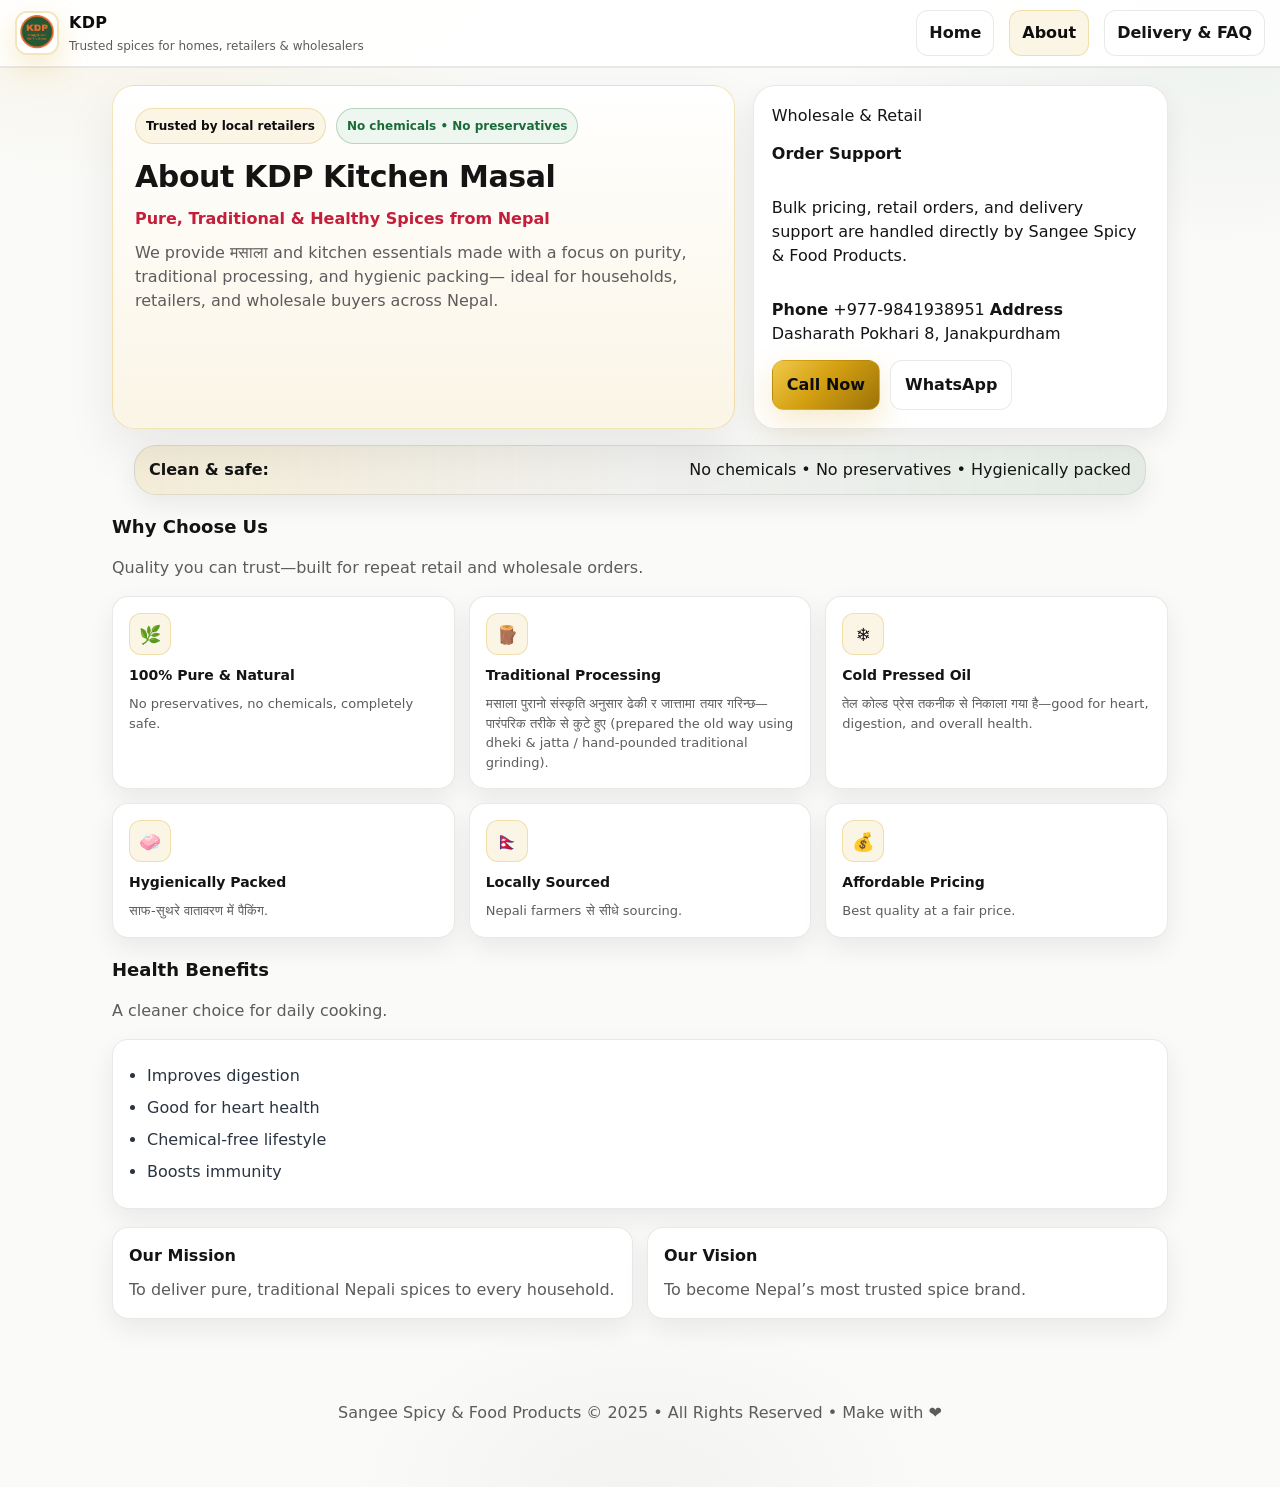
==== commit ca49f93d: "Revise branding and update contact information Updated the title and branding elements in the about " ====
--- a/about.html
+++ b/about.html
@@ -2,17 +2,23 @@
 <html lang="en">
 <head>
   <meta charset="UTF-8" />
-  <meta name="viewport" content="width=device-width, initial-scale=1.0" />
-  <title>About • KDP Kitchen Masal</title>
-  <link rel="icon" type="image/x-icon" href="logo.ico" />
-  <link rel="stylesheet" href="style.css" />
+  <meta name="viewport" content="width=device-width, initial-scale=1.0, viewport-fit=cover" />
+  <title>About • KDP</title>
+  <meta name="theme-color" content="#D4A012" />
+  <meta name="mobile-web-app-capable" content="yes" />
+  <meta name="apple-mobile-web-app-capable" content="yes" />
+  <meta name="apple-mobile-web-app-title" content="KDP" />
+  <link rel="icon" href="logo.ico" sizes="any" />
+  <link rel="apple-touch-icon" href="icons/apple-touch-icon.png" sizes="180x180" />
+  <link rel="manifest" href="manifest.webmanifest" />
+  <link rel="stylesheet" href="style.css?v=9" />
 </head>
 <body>
   <header class="header">
     <div class="brand">
-      <img src="logo.ico" class="brand-logo" alt="KDP Kitchen Masal logo" />
+      <img src="logo.ico" class="brand-logo" alt="KDP logo" />
       <div>
-        <h1>KDP Kitchen Masal</h1>
+        <h1>KDP</h1>
         <p>Trusted spices for homes, retailers & wholesalers</p>
       </div>
     </div>
@@ -21,8 +27,7 @@
       <div class="nav-links" id="nav-links">
         <a class="nav-link" href="index.html">Home</a>
         <a class="nav-link" href="about.html" aria-current="page">About</a>
-        <a class="nav-link" href="index.html#delivery-info">Delivery</a>
-        <a class="nav-link" href="index.html#faq">FAQ</a>
+        <a class="nav-link" href="delivery.html">Delivery & FAQ</a>
       </div>
     </nav>
   </header>
@@ -41,11 +46,16 @@
           ideal for households, retailers, and wholesale buyers across Nepal.
         </p>
       </div>
-      <div class="about-hero__card">
-        <h3>Wholesale & Retail Supply</h3>
-        <p class="muted">
-          For pricing, bulk orders, and delivery support, call us directly. Fast response and reliable supply.
+      <div class="about-hero__card about-supply-card">
+        <span class="about-supply-card__label">Wholesale & Retail</span>
+        <h3>Order Support</h3>
+        <p>
+          Bulk pricing, retail orders, and delivery support are handled directly by Sangee Spicy & Food Products.
         </p>
+        <div class="supply-list">
+          <span><strong>Phone</strong> +977-9841938951</span>
+          <span><strong>Address</strong> Dasharath Pokhari 8, Janakpurdham</span>
+        </div>
         <div class="cta-row">
           <a class="btn btn-primary" href="tel:+977-9841938951">Call Now</a>
           <a class="btn btn-outline" href="https://wa.me/9779841938951" target="_blank" rel="noopener noreferrer">WhatsApp</a>
@@ -123,30 +133,12 @@
         <p>To become Nepal’s most trusted spice brand.</p>
       </div>
     </section>
-
-    <section class="supplier-banner" id="contact" aria-label="Supplier information">
-      <div class="supplier-card">
-        <div class="supplier-main">
-          <h3>Supplier Details</h3>
-          <p class="supplier-line"><strong>Supplier Name:</strong> Sangee Spicy & Food Products</p>
-          <p class="supplier-line"><strong>Phone:</strong> +977-9841938951</p>
-          <p class="supplier-line"><strong>Address:</strong> Dasharath Pokhari 8, Janakpurdham, Dhanusha, Madhesh Province, Nepal</p>
-          <p class="supplier-msg">
-            If you want to buy our products, please call the number below. We provide home delivery across Nepal.
-          </p>
-        </div>
-        <div class="supplier-actions">
-          <a class="btn btn-primary" href="tel:+977-9841938951">Call Now</a>
-          <a class="btn btn-outline" href="https://wa.me/9779841938951" target="_blank" rel="noopener noreferrer">WhatsApp</a>
-        </div>
-      </div>
-    </section>
   </main>
 
   <footer class="footer">
     <p>Sangee Spicy & Food Products © 2025 • All Rights Reserved • Make with ❤️</p>
   </footer>
 
-  <script src="script.js"></script>
+  <script src="script.js?v=8"></script>
 </body>
 </html>
--- a/style.css
+++ b/style.css
@@ -555,7 +555,9 @@
 .cart-overlay{
   position:fixed;
   inset:0;
-  background:rgba(15,23,42,0.45);
+  background:rgba(13, 13, 13, 0.54);
+  -webkit-backdrop-filter: blur(4px);
+  backdrop-filter: blur(4px);
   z-index:45;
 }
 
@@ -564,147 +566,352 @@
   right:0;
   top:0;
   bottom:0;
-  width:min(400px, 100vw);
+  width:min(430px, 100vw);
   z-index:50;
-  background:#fff;
-  border-left:1px solid var(--border);
-  box-shadow: -8px 0 30px rgba(15,23,42,0.15);
+  background:
+    linear-gradient(180deg, var(--gold-soft) 0, #fff 145px, #fff 100%);
+  border-left:1px solid rgba(var(--gold-rgb), 0.26);
+  box-shadow: -18px 0 46px rgba(13, 13, 13, 0.22);
   display:flex;
   flex-direction:column;
+  overflow:hidden;
 }
 
 .cart-drawer__head{
   display:flex;
   justify-content:space-between;
   align-items:center;
-  padding:14px 16px;
-  border-bottom:1px solid var(--border);
+  gap:14px;
+  padding:18px 18px 16px;
+  border-bottom:1px solid rgba(var(--gold-rgb), 0.24);
+  background:
+    radial-gradient(260px 140px at 0% 0%, rgba(var(--gold-rgb), 0.24), transparent 64%),
+    linear-gradient(135deg, #fff, var(--gold-soft));
 }
 
 .cart-drawer__head h2{
   margin:0;
-  font-size:18px;
+  font-size:22px;
+  line-height:1.08;
+  letter-spacing:0;
+  color:var(--black);
+}
+
+.cart-brand{
+  display:flex;
+  align-items:center;
+  gap:11px;
+  min-width:0;
+}
+
+.cart-brand__logo{
+  width:42px;
+  height:42px;
+  border-radius:12px;
+  object-fit:cover;
+  border:1px solid rgba(var(--gold-rgb), 0.36);
+  background:#fff;
+  box-shadow:0 10px 24px rgba(var(--gold-rgb), 0.18);
+  flex:0 0 auto;
+}
+
+.cart-brand__eyebrow{
+  display:block;
+  margin-bottom:3px;
+  font-size:11px;
+  font-weight:800;
+  color:var(--gold-dark);
+  letter-spacing:0.06em;
+  text-transform:uppercase;
+}
+
+.cart-drawer__close{
+  width:38px;
+  height:38px;
+  display:grid;
+  place-items:center;
+  flex:0 0 auto;
+  border-radius:12px;
+  border:1px solid rgba(13, 13, 13, 0.1);
+  background:#fff;
+  color:var(--black);
+  font-size:24px;
+  line-height:1;
+  cursor:pointer;
+  box-shadow:0 10px 22px rgba(13, 13, 13, 0.07);
+  transition:transform 160ms ease, border-color 160ms ease, box-shadow 160ms ease;
+}
+
+.cart-drawer__close:hover{
+  transform:translateY(-1px);
+  border-color:var(--border-gold);
+  box-shadow:var(--shadow-sm);
 }
 
 .cart-drawer__body{
   flex:1;
   overflow-y:auto;
-  padding:12px 16px;
+  padding:14px 16px;
+  background:linear-gradient(180deg, rgba(255,255,255,0.42), #fff 110px);
 }
 
 .cart-drawer__foot{
-  padding:14px 16px;
-  border-top:1px solid var(--border);
-}
-
-.cart-subtotal{
-  margin:0 0 10px;
-  font-size:15px;
+  padding:14px 16px calc(16px + env(safe-area-inset-bottom));
+  border-top:1px solid rgba(var(--gold-rgb), 0.24);
+  background:rgba(255,255,255,0.94);
+  -webkit-backdrop-filter: blur(12px);
+  backdrop-filter: blur(12px);
+  box-shadow:0 -14px 30px rgba(13, 13, 13, 0.08);
+}
+
+.cart-summary{
+  border:1px solid var(--border-gold);
+  border-radius:14px;
+  padding:12px;
+  margin-bottom:12px;
+  background:
+    linear-gradient(180deg, #fff, rgba(var(--gold-rgb), 0.08));
+}
+
+.cart-summary__row{
+  display:flex;
+  align-items:center;
+  justify-content:space-between;
+  gap:12px;
+  color:var(--muted);
+  font-size:13px;
+  padding:4px 0;
+}
+
+.cart-summary__row strong{
+  color:var(--black);
+  font-size:14px;
+  text-align:right;
+}
+
+.cart-summary__hint{
+  margin:8px 0 0;
+  padding-top:9px;
+  border-top:1px dashed rgba(var(--gold-rgb), 0.32);
+  color:var(--spice);
+  font-size:13px;
+  font-weight:750;
+}
+
+.cart-summary__hint--ready{
+  color:var(--green);
+}
+
+.cart-drawer__foot .btn{
+  width:100%;
+  min-height:50px;
+  border-radius:14px;
+}
+
+.cart-drawer__foot .btn:disabled{
+  opacity:0.58;
+  cursor:not-allowed;
+  transform:none;
+  box-shadow:none;
 }
 
 .cart-line{
-  padding:12px 0;
-  border-bottom:1px solid var(--border);
+  display:grid;
+  grid-template-columns:72px minmax(0, 1fr);
+  gap:12px;
+  padding:12px;
+  margin-bottom:10px;
+  border:1px solid rgba(13, 13, 13, 0.08);
+  border-radius:14px;
+  background:#fff;
+  box-shadow:0 10px 24px rgba(13, 13, 13, 0.06);
 }
 
 .cart-line__info{
   display:flex;
   flex-direction:column;
-  gap:2px;
+  gap:6px;
+  min-width:0;
   font-size:13px;
+}
+
+.cart-line__img{
+  width:72px;
+  height:72px;
+  object-fit:contain;
+  border-radius:12px;
+  border:1px solid var(--border);
+  background:
+    linear-gradient(180deg, rgba(255,255,255,0.96), rgba(var(--gold-rgb), 0.08));
+}
+
+.cart-line__top,
+.cart-line__bottom{
+  display:flex;
+  align-items:flex-start;
+  justify-content:space-between;
+  gap:10px;
+}
+
+.cart-line__bottom{
+  align-items:center;
+  margin-top:2px;
 }
 
 .cart-line__info strong{
   font-size:14px;
+  line-height:1.28;
+  color:var(--black);
+}
+
+.cart-line__unit{
+  color:var(--muted);
+  font-size:12px;
+  font-weight:650;
 }
 
 .cart-line__actions{
   display:flex;
   align-items:center;
-  gap:8px;
-  margin-top:8px;
+  gap:4px;
+  padding:3px;
+  border:1px solid var(--border);
+  border-radius:999px;
+  background:var(--gold-soft);
 }
 
 .qty-btn{
-  width:32px;
-  height:32px;
-  border:1px solid var(--border);
-  border-radius:8px;
-  background:#fff;
-  font-size:18px;
+  width:28px;
+  height:28px;
+  border:0;
+  border-radius:999px;
+  background:#fff;
+  color:var(--black);
+  font-size:17px;
+  line-height:1;
   cursor:pointer;
+  box-shadow:0 4px 10px rgba(13, 13, 13, 0.06);
 }
 
 .cart-line__qty{
-  min-width:24px;
+  min-width:26px;
   text-align:center;
   font-weight:700;
+  color:var(--black);
 }
 
 .cart-remove{
-  margin-left:auto;
-  border:none;
-  background:transparent;
-  color:var(--muted);
-  font-size:16px;
+  width:28px;
+  height:28px;
+  display:grid;
+  place-items:center;
+  flex:0 0 auto;
+  border:1px solid var(--border);
+  border-radius:999px;
+  background:#fff;
+  color:var(--spice);
+  font-size:18px;
+  line-height:1;
   cursor:pointer;
 }
 
 .cart-line__total{
-  margin-top:6px;
+  white-space:nowrap;
   font-weight:700;
   color:var(--spice);
 }
 
+.cart-empty{
+  min-height:340px;
+  display:flex;
+  flex-direction:column;
+  align-items:center;
+  justify-content:center;
+  text-align:center;
+  padding:30px 18px;
+  border:1px dashed var(--border-gold);
+  border-radius:18px;
+  background:linear-gradient(180deg, #fff, var(--gold-soft));
+}
+
+.cart-empty__mark{
+  width:72px;
+  height:72px;
+  display:grid;
+  place-items:center;
+  margin-bottom:14px;
+  border-radius:18px;
+  background:var(--gradient-brand);
+  color:var(--black);
+  font-weight:900;
+  box-shadow:var(--shadow-gold);
+}
+
+.cart-empty h3{
+  margin:0;
+  font-size:18px;
+}
+
+.cart-empty p{
+  margin:8px 0 0;
+  color:var(--muted);
+  max-width:28ch;
+}
+
 .checkout-summary{
-  background:var(--gold-soft);
-  border:1px solid var(--border-gold);
-  border-radius:12px;
-  padding:12px 14px;
-  margin-bottom:14px;
+  display:flex;
+  flex-direction:column;
+  gap:4px;
+  max-height:116px;
+  overflow-y:auto;
+  background:linear-gradient(180deg, #fff, rgba(var(--gold-rgb), 0.08));
+  border:1px solid rgba(var(--gold-rgb), 0.24);
+  border-radius:14px;
+  padding:10px 12px;
+  margin-bottom:12px;
 }
 
 .checkout-line{
   display:flex;
+  align-items:center;
   justify-content:space-between;
-  gap:10px;
-  padding:6px 0;
-  font-size:14px;
-  border-bottom:1px dashed rgba(var(--gold-rgb), 0.25);
+  gap:14px;
+  padding:4px 0;
+  font-size:13px;
+  color:var(--muted);
+  border-bottom:1px solid rgba(13, 13, 13, 0.06);
 }
 
 .checkout-line:last-child{
   border-bottom:none;
 }
 
+.checkout-line span:last-child{
+  color:var(--black);
+  font-weight:750;
+  white-space:nowrap;
+}
+
 .checkout-totals{
-  background:#fff;
-  border:1px solid var(--border);
-  border-radius:12px;
-  padding:12px 14px;
-  margin-bottom:12px;
+  margin:0;
 }
 
 .checkout-totals__row{
   display:flex;
+  align-items:center;
   justify-content:space-between;
-  padding:6px 0;
-  font-size:14px;
+  gap:16px;
+  padding:0;
 }
 
 .checkout-totals__row--grand{
   font-weight:800;
-  font-size:16px;
-  color:var(--gold-dark);
-  border-top:1px solid var(--border-gold);
-  margin-top:6px;
-  padding-top:10px;
+  font-size:15px;
+  color:var(--black);
 }
 
 .checkout-hint{
-  margin:0 0 12px;
-  font-size:13px;
-  color:var(--muted);
+  display:none;
 }
 
 .checkout-hint--warn{
@@ -734,18 +941,19 @@
 .product-grid{
   display:grid;
   grid-template-columns:repeat(4, minmax(0, 1fr));
-  gap:20px;
+  gap:18px;
   margin-top:15px;
 }
 .product-card{
   background:var(--surface);
-  border-radius:var(--radius);
-  padding:14px;
+  border-radius:14px;
+  padding:12px;
   border:1px solid var(--border);
   box-shadow: var(--shadow-sm);
   display:flex;
   flex-direction:column;
-  gap:10px;
+  gap:9px;
+  min-width:0;
   transition: transform 160ms ease, box-shadow 160ms ease;
 }
 
@@ -756,22 +964,25 @@
 }
 .product-card img{
   width:100%;
-  height:165px;
-  object-fit:cover;
-  border-radius:12px;
+  aspect-ratio:1 / 1;
+  height:auto;
+  object-fit:contain;
+  border-radius:10px;
   border:1px solid var(--border);
-  background:rgba(255,255,255,0.9);
+  background:
+    linear-gradient(180deg, rgba(255,255,255,0.96), rgba(var(--gold-rgb), 0.08));
 }
 
 .product-meta h3{
   margin:0;
   font-size:14px;
   font-weight:650;
-  letter-spacing:0.1px;
+  letter-spacing:0;
+  line-height:1.3;
 }
 
 .product-card .price{
-  margin:6px 0 0;
+  margin:5px 0 0;
   color:var(--spice);
   font-weight:700;
 }
@@ -781,38 +992,98 @@
 }
 
 .order-section{
-  margin:4px auto 0;
-  max-width:1100px;
-  padding:0 22px;
+  position:fixed;
+  inset:0;
+  z-index:60;
+  display:grid;
+  place-items:center;
+  padding:18px;
+  background:rgba(13, 13, 13, 0.58);
+  -webkit-backdrop-filter: blur(6px);
+  backdrop-filter: blur(6px);
 }
 
 .order-card{
-  background:var(--gradient-surface);
-  border:1px solid var(--border-gold);
-  border-radius:calc(var(--radius) + 6px);
-  box-shadow: var(--shadow);
-  padding:18px;
+  width:min(720px, 100%);
+  max-height:min(820px, calc(100vh - 36px));
+  display:flex;
+  flex-direction:column;
+  overflow:hidden;
+  background:#fff;
+  border:1px solid rgba(var(--gold-rgb), 0.34);
+  border-radius:22px;
+  box-shadow:0 28px 70px rgba(13, 13, 13, 0.34);
 }
 
 .order-card h2{
   margin:0;
-  font-size:20px;
+  font-size:24px;
+  line-height:1.1;
+  color:var(--black);
 }
 
 .order-head{
   display:flex;
   align-items:flex-start;
   justify-content:space-between;
+  gap:14px;
+  padding:18px;
+  border-bottom:1px solid rgba(var(--gold-rgb), 0.24);
+  background:
+    radial-gradient(320px 180px at 0 0, rgba(var(--gold-rgb), 0.24), transparent 66%),
+    linear-gradient(135deg, #fff, var(--gold-soft));
+}
+
+.order-brand{
+  display:flex;
+  align-items:flex-start;
   gap:12px;
+  min-width:0;
+}
+
+.order-brand__logo{
+  width:44px;
+  height:44px;
+  border-radius:12px;
+  object-fit:cover;
+  border:1px solid rgba(var(--gold-rgb), 0.36);
+  background:#fff;
+  box-shadow:0 10px 24px rgba(var(--gold-rgb), 0.18);
+  flex:0 0 auto;
+}
+
+.order-brand__eyebrow{
+  display:block;
+  margin-bottom:4px;
+  font-size:11px;
+  font-weight:850;
+  letter-spacing:0.08em;
+  text-transform:uppercase;
+  color:var(--gold-dark);
 }
 
 .order-note{
-  margin:8px 0 0;
+  margin:7px 0 0;
+  max-width:52ch;
   color:var(--muted);
+  font-size:13px;
+  line-height:1.45;
 }
 
 .order-close-btn{
-  min-width:90px;
+  width:40px;
+  height:40px;
+  display:grid;
+  place-items:center;
+  flex:0 0 auto;
+  border-radius:12px;
+  border:1px solid rgba(13, 13, 13, 0.1);
+  background:#fff;
+  color:var(--black);
+  font-size:25px;
+  line-height:1;
+  cursor:pointer;
+  box-shadow:0 10px 22px rgba(13, 13, 13, 0.07);
 }
 
 .mobile-quickbar{
@@ -820,21 +1091,28 @@
 }
 
 .order-form{
-  margin-top:14px;
+  display:flex;
+  flex-direction:column;
+  min-height:0;
+}
+
+.order-scroll{
+  overflow-y:auto;
+  padding:14px 18px 6px;
 }
 
 .form-grid{
   display:grid;
   grid-template-columns:repeat(2, minmax(0, 1fr));
-  gap:12px;
-  margin-bottom:14px;
+  gap:10px;
+  margin-bottom:8px;
 }
 
 .form-grid label{
   display:flex;
   flex-direction:column;
-  gap:6px;
-  font-size:13px;
+  gap:5px;
+  font-size:12px;
   font-weight:600;
 }
 
@@ -843,10 +1121,39 @@
   width:100%;
   border:1px solid var(--border);
   border-radius:10px;
-  padding:10px 12px;
+  padding:9px 11px;
   font:inherit;
   color:var(--text);
   background:#fff;
+}
+
+.form-grid input[readonly]{
+  background:linear-gradient(180deg, #fff, var(--gold-soft));
+  color:var(--gold-dark);
+  font-weight:750;
+}
+
+.checkout-footer{
+  display:grid;
+  grid-template-columns:minmax(150px, 0.52fr) minmax(0, 1fr);
+  align-items:center;
+  gap:12px;
+  padding:12px 18px 16px;
+  border-top:1px solid rgba(var(--gold-rgb), 0.24);
+  background:rgba(255,255,255,0.96);
+  -webkit-backdrop-filter: blur(12px);
+  backdrop-filter: blur(12px);
+  box-shadow:0 -14px 30px rgba(13, 13, 13, 0.08);
+}
+
+.checkout-actions{
+  display:block;
+}
+
+.checkout-actions .btn{
+  width:100%;
+  min-height:50px;
+  border-radius:14px;
 }
 
 .form-grid input:focus,
@@ -917,6 +1224,97 @@
 
 .strip--trust .strip__inner{
   background:#fff;
+}
+
+.future-view{
+  display:block;
+  max-width:1100px;
+  margin:22px auto 0;
+  padding:0;
+  min-height:clamp(360px, 48vw, 520px);
+  border:1px solid rgba(var(--gold-rgb), 0.34);
+  border-radius:calc(var(--radius) + 8px);
+  overflow:hidden;
+  position:relative;
+  background:
+    radial-gradient(560px 300px at 50% 32%, rgba(var(--gold-rgb), 0.28), transparent 68%),
+    radial-gradient(520px 260px at 74% 72%, rgba(var(--green-rgb), 0.16), transparent 66%),
+    linear-gradient(135deg, rgba(13, 13, 13, 0.98), rgba(20, 20, 20, 0.92)),
+    var(--black);
+  box-shadow:var(--shadow);
+  color:#fff;
+}
+
+.future-view::before{
+  content:"";
+  position:absolute;
+  inset:0;
+  background:
+    linear-gradient(rgba(255,255,255,0.045) 1px, transparent 1px),
+    linear-gradient(90deg, rgba(255,255,255,0.045) 1px, transparent 1px);
+  background-size:36px 36px;
+  mask-image:radial-gradient(circle at 50% 48%, #000, rgba(0,0,0,0.24) 72%);
+  pointer-events:none;
+}
+
+.future-view::after{
+  content:"";
+  position:absolute;
+  inset:auto 0 0;
+  height:4px;
+  background:linear-gradient(90deg, var(--gold-light), var(--spice), var(--green));
+}
+
+.future-view__stage{
+  position:relative;
+  z-index:1;
+}
+
+.future-view__stage{
+  min-height:inherit;
+  height:clamp(360px, 48vw, 520px);
+  border-radius:0;
+  overflow:hidden;
+  isolation:isolate;
+}
+
+#future-canvas{
+  width:100%;
+  height:100%;
+  display:block;
+  touch-action:pan-y;
+}
+
+.future-view__fallback{
+  position:absolute;
+  inset:0;
+  display:none;
+  align-items:center;
+  justify-content:center;
+  gap:12px;
+  perspective:900px;
+}
+
+.future-view__fallback img{
+  width:28%;
+  max-width:150px;
+  aspect-ratio:3 / 4;
+  object-fit:cover;
+  border-radius:12px;
+  border:1px solid rgba(255,255,255,0.24);
+  box-shadow:0 20px 40px rgba(0,0,0,0.32);
+}
+
+.future-view__fallback img:nth-child(1){ transform:rotateY(24deg) translateX(18px); }
+.future-view__fallback img:nth-child(2){ transform:translateY(-18px) scale(1.08); }
+.future-view__fallback img:nth-child(3){ transform:rotateY(-24deg) translateX(-18px); }
+
+.future-view--fallback #future-canvas{
+  display:none;
+}
+
+.future-view--fallback .future-view__fallback{
+  display:flex;
 }
 
 .supplier-banner{
@@ -1305,6 +1703,17 @@
     margin-top:14px;
   }
 
+  .future-view{
+    margin-left:14px;
+    margin-right:14px;
+    min-height:clamp(300px, 56vh, 360px);
+  }
+
+  .future-view__stage{
+    min-height:inherit;
+    height:clamp(300px, 56vh, 360px);
+  }
+
   .supplier-card{
     flex-direction:column;
     padding:14px;
@@ -1321,27 +1730,41 @@
   }
   .product-grid{
     grid-template-columns:repeat(2, minmax(0, 1fr));
-    gap:12px;
+    gap:10px;
   }
   .product-card{
-    padding:10px;
-    border-radius:14px;
+    padding:9px;
+    border-radius:12px;
+    gap:8px;
   }
   .product-card img{
-    height:135px;
+    aspect-ratio:1 / 1;
+    height:auto;
     object-fit:contain;
+    border-radius:9px;
   }
   .product-meta h3{
+    font-size:12px;
+    line-height:1.28;
+  }
+  .product-card .price{
     font-size:13px;
-    line-height:1.35;
-  }
-  .product-card .price{
-    font-size:14px;
+    margin-top:4px;
+  }
+  .product-category-tag{
+    font-size:10px;
+    padding:2px 6px;
+    margin-bottom:3px;
+  }
+  .product-card .add-cart-btn{
+    min-height:38px;
+    padding:9px 8px;
+    font-size:12px;
+    border-radius:10px;
   }
   .products,
   .strip,
   .supplier-banner,
-  .order-section,
   .delivery-section,
   .faq-section,
   .page{
@@ -1349,6 +1772,11 @@
     padding-right:14px;
   }
 
+  .order-section{
+    padding:10px;
+    align-items:end;
+  }
+
   .delivery-grid{
     grid-template-columns:1fr;
   }
@@ -1381,32 +1809,60 @@
     grid-template-columns:1fr;
   }
   .order-card{
-    padding:14px;
+    width:100%;
+    max-height:calc(100vh - 20px);
+    border-radius:20px 20px 0 0;
   }
   .order-head{
     flex-direction:row;
     justify-content:space-between;
-    align-items:center;
-    gap:8px;
+    align-items:flex-start;
+    gap:10px;
+    padding:14px;
   }
   .order-head h2{
-    font-size:18px;
+    font-size:20px;
   }
   .order-note{
-    font-size:13px;
-    margin-top:4px;
+    display:none;
+  }
+  .order-brand{
+    gap:9px;
+  }
+  .order-brand__logo{
+    width:36px;
+    height:36px;
+    border-radius:10px;
+  }
+  .order-brand__eyebrow{
+    font-size:10px;
   }
   .order-close-btn{
-    min-width:auto;
-    width:auto;
-    padding:8px 10px;
-    font-size:13px;
+    width:36px;
+    height:36px;
+    min-width:36px;
+    padding:0;
+    font-size:22px;
     border-radius:10px;
     white-space:nowrap;
     flex-shrink:0;
   }
   .order-form{
-    margin-top:10px;
+    margin-top:0;
+  }
+  .order-scroll{
+    padding:10px 14px 4px;
+  }
+  .checkout-footer{
+    grid-template-columns:1fr;
+    gap:8px;
+    padding:10px 14px calc(12px + env(safe-area-inset-bottom));
+  }
+  .checkout-totals__row--grand{
+    font-size:14px;
+  }
+  .checkout-actions .btn{
+    min-height:48px;
   }
   .form-grid label{
     font-size:12px;
@@ -1486,9 +1942,6 @@
 }
 
 @media (max-width: 520px){
-  .product-grid{
-    grid-template-columns: 1fr;
-  }
   /* search removed */
   .hero{
     min-height:190px;
@@ -1506,7 +1959,7 @@
     font-size:13px;
   }
   .order-head{
-    flex-direction:column;
+    flex-direction:row;
     align-items:flex-start;
   }
   .order-close-btn{
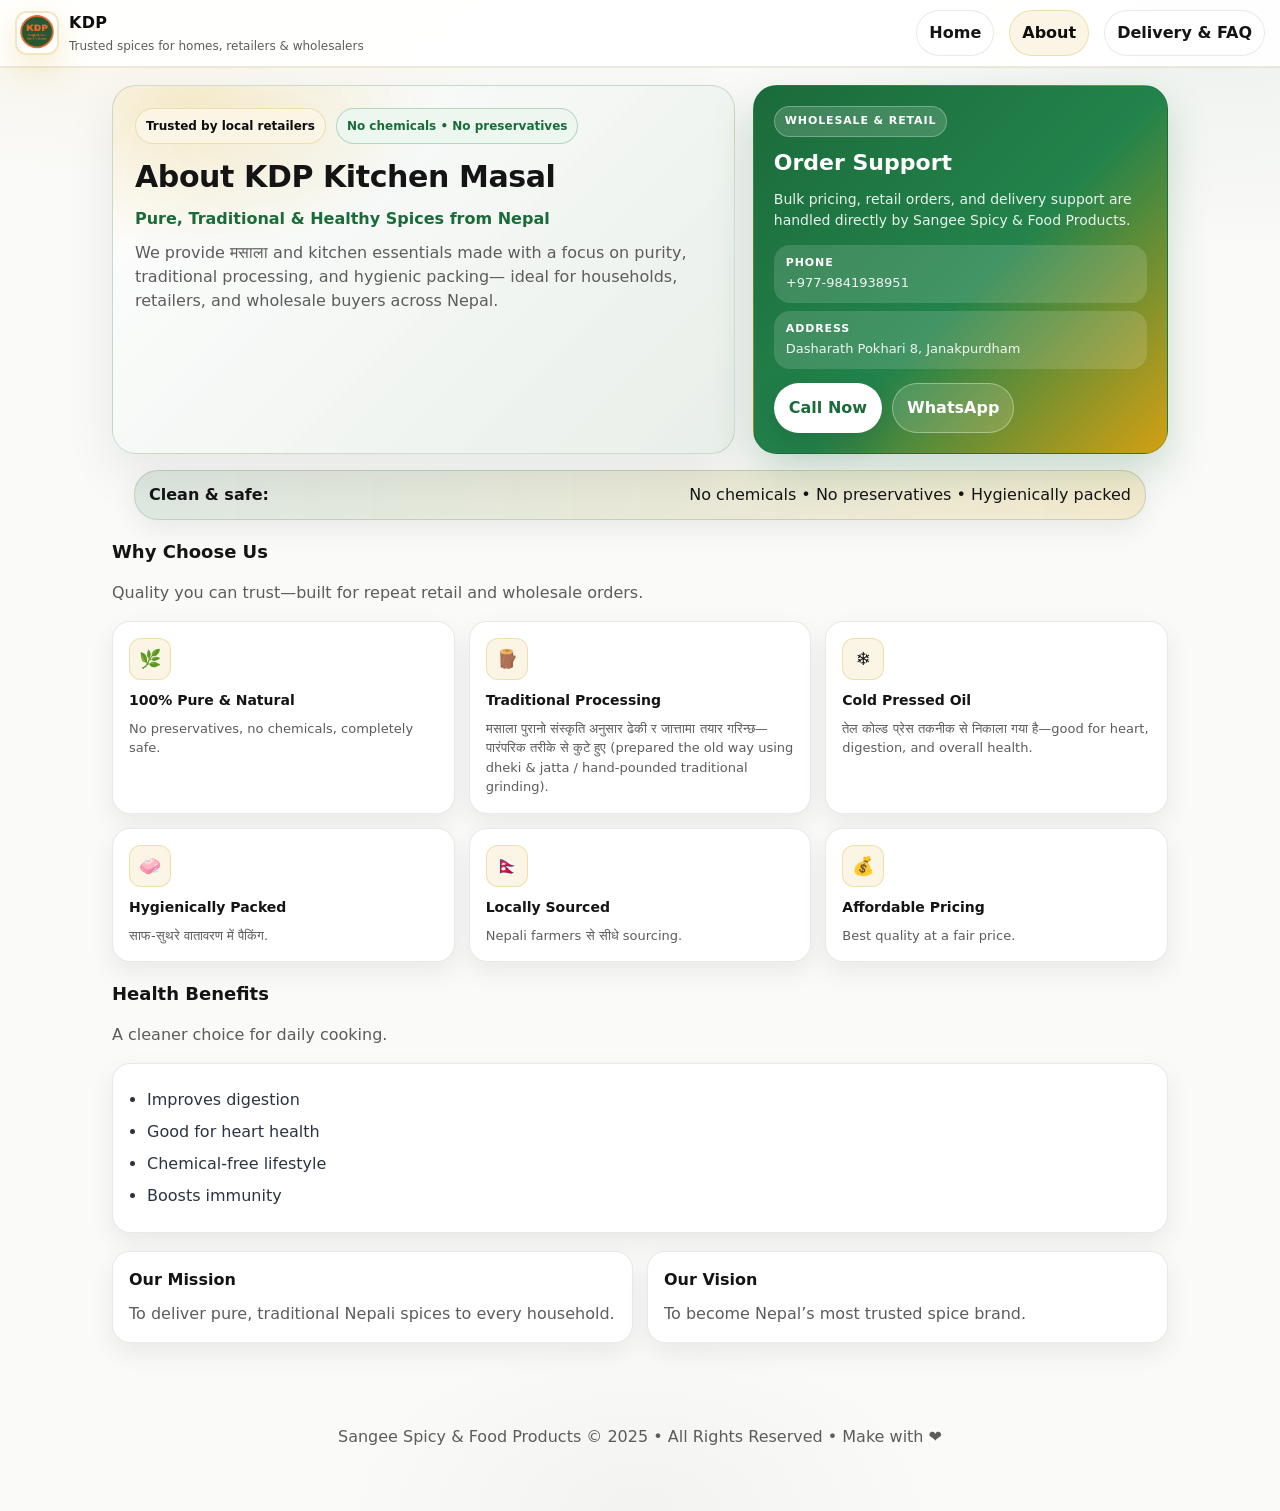
==== commit f56e5c3b: "Update stylesheet and script version in about.html" ====
--- a/about.html
+++ b/about.html
@@ -11,7 +11,7 @@
   <link rel="icon" href="logo.ico" sizes="any" />
   <link rel="apple-touch-icon" href="icons/apple-touch-icon.png" sizes="180x180" />
   <link rel="manifest" href="manifest.webmanifest" />
-  <link rel="stylesheet" href="style.css?v=9" />
+  <link rel="stylesheet" href="style.css?v=13" />
 </head>
 <body>
   <header class="header">
@@ -139,6 +139,6 @@
     <p>Sangee Spicy & Food Products © 2025 • All Rights Reserved • Make with ❤️</p>
   </footer>
 
-  <script src="script.js?v=8"></script>
+  <script src="script.js?v=12"></script>
 </body>
 </html>
--- a/style.css
+++ b/style.css
@@ -28,8 +28,8 @@
   --shadow-sm: 0 10px 26px rgba(13, 13, 13, 0.07);
   --shadow-gold: 0 12px 32px rgba(var(--gold-rgb), 0.22);
 
-  --radius:16px;
-  --radius-sm:12px;
+  --radius:18px;
+  --radius-sm:14px;
 
   --brand:var(--gold);
   --brand2:var(--gold-dark);
@@ -139,7 +139,7 @@
   font-size:24px;
   line-height:1;
   padding:10px 12px;
-  border-radius:12px;
+  border-radius:16px;
   background:#fff;
   border:1px solid var(--border);
   cursor:pointer;
@@ -164,13 +164,56 @@
   align-items:center;
   gap:8px;
   padding:10px 12px;
-  border-radius:12px;
+  border-radius:999px;
   border:1px solid var(--border);
   background:rgba(255,255,255,0.85);
   text-decoration:none;
   color:var(--text);
   font-weight:600;
+  font-family:inherit;
   transition: transform 160ms ease, box-shadow 160ms ease, border-color 160ms ease;
+}
+
+.nav-cart-btn{
+  cursor:pointer;
+}
+
+.nav-cart-count{
+  min-width:20px;
+  height:20px;
+  display:grid;
+  place-items:center;
+  padding:0 6px;
+  border-radius:999px;
+  background:var(--green);
+  color:#fff;
+  font-size:11px;
+  line-height:1;
+}
+
+.nav-cart-count.hidden{
+  display:none;
+}
+
+.mobile-header-cart-btn{
+  display:none;
+}
+
+.mobile-header-cart-count{
+  min-width:19px;
+  height:19px;
+  display:grid;
+  place-items:center;
+  padding:0 6px;
+  border-radius:999px;
+  background:var(--green);
+  color:#fff;
+  font-size:11px;
+  line-height:1;
+}
+
+.mobile-header-cart-count.hidden{
+  display:none;
 }
 
 .nav-link[aria-current="page"]{
@@ -193,11 +236,13 @@
   max-width:1100px;
   min-height:clamp(240px, 42vh, 400px);
   padding:0;
-  border-radius:calc(var(--radius) + 6px);
+  border-radius:28px;
   border:1px solid var(--border-gold);
   box-shadow: var(--shadow);
   overflow:hidden;
-  background:var(--black) url("t5.png") center center / cover no-repeat;
+  background:
+    radial-gradient(420px 260px at 80% 24%, rgba(var(--gold-rgb), 0.22), transparent 70%),
+    var(--black) url("g1.PNG") center center / cover no-repeat;
 }
 
 .hero::after{
@@ -268,7 +313,7 @@
   align-items:center;
   justify-content:center;
   gap:10px;
-  border-radius:12px;
+  border-radius:999px;
   padding:12px 14px;
   text-decoration:none;
   font-weight:700;
@@ -306,7 +351,7 @@
   align-items:center;
   justify-content:center;
   gap:10px;
-  border-radius:12px;
+  border-radius:999px;
   padding:12px 14px;
   text-decoration:none;
   font-weight:700;
@@ -324,7 +369,7 @@
   align-items:center;
   justify-content:center;
   gap:10px;
-  border-radius:12px;
+  border-radius:999px;
   padding:12px 14px;
   text-decoration:none;
   font-weight:700;
@@ -337,9 +382,13 @@
 }
 
 .products{
-  padding:26px 22px;
+  padding:30px 22px;
   margin:26px auto 0;
   max-width:1100px;
+  background:rgba(255,255,255,0.72);
+  border:1px solid rgba(13, 13, 13, 0.06);
+  border-radius:28px;
+  box-shadow:0 18px 44px rgba(13, 13, 13, 0.06);
 }
 
 .products h2{
@@ -371,7 +420,7 @@
   width:100%;
   max-width:420px;
   border:1px solid var(--border);
-  border-radius:12px;
+  border-radius:999px;
   padding:12px 14px;
   font:inherit;
   font-size:16px;
@@ -456,7 +505,7 @@
 .delivery-card{
   background:#fff;
   border:1px solid var(--border);
-  border-radius:var(--radius);
+  border-radius:22px;
   padding:16px;
   box-shadow: var(--shadow-sm);
   transition: border-color 160ms ease, transform 160ms ease;
@@ -495,7 +544,7 @@
 .faq-item{
   background:#fff;
   border:1px solid var(--border);
-  border-radius:12px;
+  border-radius:18px;
   padding:12px 14px;
   box-shadow: var(--shadow-sm);
   transition: border-color 160ms ease, box-shadow 160ms ease;
@@ -521,35 +570,6 @@
   margin:10px 0 0;
   color:var(--muted);
   font-size:14px;
-}
-
-.cart-fab{
-  position:fixed;
-  right:16px;
-  bottom:88px;
-  z-index:35;
-  display:flex;
-  align-items:center;
-  gap:8px;
-  border:1px solid rgba(var(--gold-rgb), 0.4);
-  border-radius:999px;
-  padding:12px 16px;
-  background:var(--gradient-brand);
-  color:var(--black);
-  font-weight:700;
-  box-shadow: var(--shadow-gold);
-  cursor:pointer;
-}
-
-.cart-fab__count{
-  min-width:22px;
-  height:22px;
-  display:grid;
-  place-items:center;
-  background:var(--black);
-  color:var(--gold-light);
-  border-radius:999px;
-  font-size:12px;
 }
 
 .cart-overlay{
@@ -575,6 +595,9 @@
   display:flex;
   flex-direction:column;
   overflow:hidden;
+  touch-action:pan-y;
+  transition:transform 220ms ease;
+  will-change:transform;
 }
 
 .cart-drawer__head{
@@ -631,7 +654,7 @@
   display:grid;
   place-items:center;
   flex:0 0 auto;
-  border-radius:12px;
+  border-radius:999px;
   border:1px solid rgba(13, 13, 13, 0.1);
   background:#fff;
   color:var(--black);
@@ -666,7 +689,7 @@
 
 .cart-summary{
   border:1px solid var(--border-gold);
-  border-radius:14px;
+  border-radius:20px;
   padding:12px;
   margin-bottom:12px;
   background:
@@ -705,7 +728,7 @@
 .cart-drawer__foot .btn{
   width:100%;
   min-height:50px;
-  border-radius:14px;
+  border-radius:999px;
 }
 
 .cart-drawer__foot .btn:disabled{
@@ -722,7 +745,7 @@
   padding:12px;
   margin-bottom:10px;
   border:1px solid rgba(13, 13, 13, 0.08);
-  border-radius:14px;
+  border-radius:20px;
   background:#fff;
   box-shadow:0 10px 24px rgba(13, 13, 13, 0.06);
 }
@@ -739,7 +762,7 @@
   width:72px;
   height:72px;
   object-fit:contain;
-  border-radius:12px;
+  border-radius:16px;
   border:1px solid var(--border);
   background:
     linear-gradient(180deg, rgba(255,255,255,0.96), rgba(var(--gold-rgb), 0.08));
@@ -866,7 +889,7 @@
   overflow-y:auto;
   background:linear-gradient(180deg, #fff, rgba(var(--gold-rgb), 0.08));
   border:1px solid rgba(var(--gold-rgb), 0.24);
-  border-radius:14px;
+  border-radius:18px;
   padding:10px 12px;
   margin-bottom:12px;
 }
@@ -922,7 +945,7 @@
 .form-grid select{
   width:100%;
   border:1px solid var(--border);
-  border-radius:10px;
+  border-radius:16px;
   padding:10px 12px;
   font:inherit;
   font-size:16px;
@@ -933,9 +956,46 @@
   overflow:hidden;
 }
 
-.mobile-quickbar__btn{
-  font-family:inherit;
-  cursor:pointer;
+.trust-panel{
+  max-width:1100px;
+  margin:18px auto 0;
+  padding:0 22px;
+  display:grid;
+  grid-template-columns:repeat(4, minmax(0, 1fr));
+  gap:12px;
+}
+
+.trust-panel__item{
+  min-height:118px;
+  padding:15px;
+  border:1px solid rgba(var(--green-rgb), 0.14);
+  border-radius:22px;
+  background:rgba(255,255,255,0.82);
+  box-shadow:0 12px 28px rgba(13, 13, 13, 0.05);
+}
+
+.trust-panel__kicker{
+  display:block;
+  margin-bottom:8px;
+  color:var(--green);
+  font-size:11px;
+  font-weight:850;
+  letter-spacing:0.09em;
+  text-transform:uppercase;
+}
+
+.trust-panel__item strong{
+  display:block;
+  color:var(--black);
+  font-size:15px;
+  line-height:1.2;
+}
+
+.trust-panel__item p{
+  margin:7px 0 0;
+  color:var(--muted);
+  font-size:13px;
+  line-height:1.4;
 }
 
 .product-grid{
@@ -946,7 +1006,7 @@
 }
 .product-card{
   background:var(--surface);
-  border-radius:14px;
+  border-radius:22px;
   padding:12px;
   border:1px solid var(--border);
   box-shadow: var(--shadow-sm);
@@ -962,15 +1022,70 @@
   box-shadow: var(--shadow);
   border-color:var(--border-gold);
 }
-.product-card img{
+.product-image-btn{
+  position:relative;
+  width:100%;
+  padding:0;
+  border:0;
+  border-radius:20px;
+  background:
+    radial-gradient(160px 120px at 50% 18%, rgba(var(--gold-rgb), 0.18), transparent 72%),
+    linear-gradient(180deg, #fff, rgba(var(--green-rgb), 0.05));
+  cursor:pointer;
+  overflow:hidden;
+}
+
+.product-image-btn::after{
+  content:"View details";
+  position:absolute;
+  left:10px;
+  right:10px;
+  bottom:10px;
+  padding:7px 10px;
+  border-radius:999px;
+  background:rgba(13, 13, 13, 0.74);
+  color:#fff;
+  font-size:11px;
+  font-weight:750;
+  opacity:0;
+  transform:translateY(6px);
+  transition:opacity 160ms ease, transform 160ms ease;
+}
+
+.product-card:hover .product-image-btn::after,
+.product-image-btn:focus-visible::after{
+  opacity:1;
+  transform:translateY(0);
+}
+
+.product-badge{
+  position:absolute;
+  top:10px;
+  left:10px;
+  z-index:1;
+  display:inline-flex;
+  align-items:center;
+  min-height:26px;
+  padding:5px 9px;
+  border-radius:999px;
+  background:rgba(255,255,255,0.9);
+  border:1px solid rgba(var(--gold-rgb), 0.34);
+  color:var(--gold-dark);
+  font-size:11px;
+  font-weight:850;
+  box-shadow:0 8px 20px rgba(13, 13, 13, 0.08);
+}
+
+.product-card img,
+.quick-view__media img{
   width:100%;
   aspect-ratio:1 / 1;
   height:auto;
   object-fit:contain;
-  border-radius:10px;
-  border:1px solid var(--border);
-  background:
-    linear-gradient(180deg, rgba(255,255,255,0.96), rgba(var(--gold-rgb), 0.08));
+  display:block;
+  padding:12px;
+  border-radius:20px;
+  border:1px solid rgba(13, 13, 13, 0.06);
 }
 
 .product-meta h3{
@@ -981,10 +1096,192 @@
   line-height:1.3;
 }
 
+.product-highlight{
+  margin:4px 0 0;
+  color:var(--green);
+  font-size:12px;
+  font-weight:750;
+}
+
 .product-card .price{
   margin:5px 0 0;
   color:var(--spice);
   font-weight:700;
+}
+
+.product-actions{
+  display:grid;
+  grid-template-columns:0.82fr 1fr;
+  gap:8px;
+  margin-top:auto;
+}
+
+.product-actions .btn{
+  min-height:40px;
+  padding:9px 10px;
+}
+
+.quick-view{
+  position:fixed;
+  inset:0;
+  z-index:70;
+  display:grid;
+  place-items:center;
+  padding:18px;
+  background:rgba(13, 13, 13, 0.56);
+  -webkit-backdrop-filter: blur(8px);
+  backdrop-filter: blur(8px);
+}
+
+.quick-view__panel{
+  position:relative;
+  width:min(760px, 100%);
+  max-height:calc(100vh - 36px);
+  overflow:hidden;
+  display:grid;
+  grid-template-columns:0.88fr 1fr;
+  background:#fff;
+  border:1px solid rgba(var(--green-rgb), 0.22);
+  border-radius:28px;
+  box-shadow:0 28px 80px rgba(13, 13, 13, 0.34);
+}
+
+.quick-view__close{
+  position:absolute;
+  top:14px;
+  right:14px;
+  z-index:3;
+  width:38px;
+  height:38px;
+  display:grid;
+  place-items:center;
+  border-radius:999px;
+  border:1px solid rgba(13, 13, 13, 0.1);
+  background:#fff;
+  color:var(--black);
+  font-size:24px;
+  line-height:1;
+  cursor:pointer;
+  box-shadow:0 10px 22px rgba(13, 13, 13, 0.08);
+}
+
+.quick-view__body{
+  display:contents;
+}
+
+.quick-view__media{
+  position:relative;
+  display:grid;
+  place-items:center;
+  padding:30px;
+  background:
+    radial-gradient(260px 180px at 50% 34%, rgba(var(--gold-rgb), 0.22), transparent 72%),
+    linear-gradient(160deg, #fff, rgba(var(--green-rgb), 0.08));
+}
+
+.quick-view__badge{
+  top:18px;
+  left:18px;
+}
+
+.quick-view__media img{
+  max-width:290px;
+  background:rgba(255,255,255,0.7);
+}
+
+.quick-view__content{
+  display:flex;
+  flex-direction:column;
+  justify-content:center;
+  gap:14px;
+  padding:38px 34px 32px;
+}
+
+.quick-view__category{
+  color:var(--green);
+  font-size:12px;
+  font-weight:850;
+  letter-spacing:0.1em;
+  text-transform:uppercase;
+}
+
+.quick-view__content h2{
+  margin:0;
+  color:var(--black);
+  font-size:clamp(24px, 4vw, 34px);
+  line-height:1.08;
+}
+
+.quick-view__note{
+  margin:0;
+  color:var(--muted);
+  line-height:1.55;
+}
+
+.quick-view__trust{
+  padding:13px 14px;
+  border:1px solid rgba(var(--green-rgb), 0.16);
+  border-radius:18px;
+  background:
+    linear-gradient(135deg, rgba(var(--green-rgb), 0.08), rgba(var(--gold-rgb), 0.10));
+}
+
+.quick-view__trust span{
+  display:block;
+  margin-bottom:5px;
+  color:var(--green);
+  font-size:12px;
+  font-weight:850;
+  letter-spacing:0.08em;
+  text-transform:uppercase;
+}
+
+.quick-view__trust p{
+  margin:0;
+  color:var(--black);
+  font-size:13px;
+  line-height:1.5;
+}
+
+.quick-view__facts{
+  display:flex;
+  flex-wrap:wrap;
+  gap:8px;
+}
+
+.quick-view__facts span{
+  padding:7px 10px;
+  border-radius:999px;
+  background:var(--green-soft);
+  color:var(--green);
+  font-size:12px;
+  font-weight:750;
+}
+
+.quick-view__buy{
+  display:flex;
+  align-items:center;
+  justify-content:space-between;
+  gap:14px;
+  margin-top:6px;
+  padding-top:16px;
+  border-top:1px solid var(--border);
+}
+
+.quick-view__price-label{
+  display:block;
+  color:var(--muted);
+  font-size:12px;
+  font-weight:700;
+}
+
+.quick-view__buy strong{
+  color:var(--spice);
+  font-size:24px;
+}
+
+.quick-view__add{
+  min-width:170px;
 }
 
 .order-btn{
@@ -1001,6 +1298,7 @@
   background:rgba(13, 13, 13, 0.58);
   -webkit-backdrop-filter: blur(6px);
   backdrop-filter: blur(6px);
+  touch-action:pan-y;
 }
 
 .order-card{
@@ -1013,6 +1311,8 @@
   border:1px solid rgba(var(--gold-rgb), 0.34);
   border-radius:22px;
   box-shadow:0 28px 70px rgba(13, 13, 13, 0.34);
+  transition:transform 220ms ease;
+  will-change:transform;
 }
 
 .order-card h2{
@@ -1076,7 +1376,7 @@
   display:grid;
   place-items:center;
   flex:0 0 auto;
-  border-radius:12px;
+  border-radius:999px;
   border:1px solid rgba(13, 13, 13, 0.1);
   background:#fff;
   color:var(--black);
@@ -1086,10 +1386,6 @@
   box-shadow:0 10px 22px rgba(13, 13, 13, 0.07);
 }
 
-.mobile-quickbar{
-  display:none;
-}
-
 .order-form{
   display:flex;
   flex-direction:column;
@@ -1120,7 +1416,7 @@
 .form-grid textarea{
   width:100%;
   border:1px solid var(--border);
-  border-radius:10px;
+  border-radius:16px;
   padding:9px 11px;
   font:inherit;
   color:var(--text);
@@ -1153,7 +1449,7 @@
 .checkout-actions .btn{
   width:100%;
   min-height:50px;
-  border-radius:14px;
+  border-radius:999px;
 }
 
 .form-grid input:focus,
@@ -1227,22 +1523,23 @@
 }
 
 .future-view{
-  display:block;
+  display:grid;
+  grid-template-columns:minmax(240px, 0.42fr) minmax(0, 0.58fr);
+  align-items:center;
+  gap:0;
   max-width:1100px;
-  margin:22px auto 0;
+  margin:18px auto 0;
   padding:0;
-  min-height:clamp(360px, 48vw, 520px);
-  border:1px solid rgba(var(--gold-rgb), 0.34);
-  border-radius:calc(var(--radius) + 8px);
+  min-height:clamp(230px, 28vw, 310px);
+  border:1px solid rgba(var(--green-rgb), 0.26);
+  border-radius:26px;
   overflow:hidden;
   position:relative;
   background:
-    radial-gradient(560px 300px at 50% 32%, rgba(var(--gold-rgb), 0.28), transparent 68%),
-    radial-gradient(520px 260px at 74% 72%, rgba(var(--green-rgb), 0.16), transparent 66%),
-    linear-gradient(135deg, rgba(13, 13, 13, 0.98), rgba(20, 20, 20, 0.92)),
-    var(--black);
+    radial-gradient(420px 220px at 70% 35%, rgba(var(--gold-rgb), 0.24), transparent 70%),
+    linear-gradient(135deg, #fff 0%, #f7fbf5 48%, rgba(var(--green-rgb), 0.10) 100%);
   box-shadow:var(--shadow);
-  color:#fff;
+  color:var(--text);
 }
 
 .future-view::before{
@@ -1250,10 +1547,10 @@
   position:absolute;
   inset:0;
   background:
-    linear-gradient(rgba(255,255,255,0.045) 1px, transparent 1px),
-    linear-gradient(90deg, rgba(255,255,255,0.045) 1px, transparent 1px);
-  background-size:36px 36px;
-  mask-image:radial-gradient(circle at 50% 48%, #000, rgba(0,0,0,0.24) 72%);
+    linear-gradient(rgba(var(--green-rgb), 0.05) 1px, transparent 1px),
+    linear-gradient(90deg, rgba(var(--green-rgb), 0.05) 1px, transparent 1px);
+  background-size:28px 28px;
+  mask-image:linear-gradient(90deg, #000, rgba(0,0,0,0.18));
   pointer-events:none;
 }
 
@@ -1265,6 +1562,57 @@
   background:linear-gradient(90deg, var(--gold-light), var(--spice), var(--green));
 }
 
+.future-view__copy{
+  position:relative;
+  z-index:2;
+  padding:24px clamp(18px, 3vw, 34px);
+}
+
+.future-view__eyebrow{
+  display:inline-flex;
+  margin-bottom:8px;
+  color:var(--green);
+  font-size:11px;
+  font-weight:850;
+  letter-spacing:0.12em;
+  text-transform:uppercase;
+}
+
+.future-view__copy h2{
+  margin:0;
+  max-width:13ch;
+  font-size:clamp(22px, 3vw, 30px);
+  line-height:1.1;
+  color:var(--black);
+}
+
+.future-view__copy p{
+  margin:10px 0 0;
+  max-width:33ch;
+  color:var(--muted);
+  font-size:14px;
+}
+
+.future-view__chips{
+  display:flex;
+  flex-wrap:wrap;
+  gap:8px;
+  margin-top:14px;
+}
+
+.future-view__chips span{
+  display:inline-flex;
+  align-items:center;
+  min-height:28px;
+  padding:6px 10px;
+  border-radius:999px;
+  background:#fff;
+  border:1px solid rgba(var(--green-rgb), 0.18);
+  color:var(--green);
+  font-size:12px;
+  font-weight:750;
+}
+
 .future-view__stage{
   position:relative;
   z-index:1;
@@ -1272,7 +1620,7 @@
 
 .future-view__stage{
   min-height:inherit;
-  height:clamp(360px, 48vw, 520px);
+  height:clamp(230px, 28vw, 310px);
   border-radius:0;
   overflow:hidden;
   isolation:isolate;
@@ -1364,6 +1712,75 @@
   padding:0 22px;
 }
 
+.info-page{
+  display:flex;
+  flex-direction:column;
+  gap:18px;
+}
+
+.info-hero{
+  padding:28px;
+  border:1px solid rgba(var(--green-rgb), 0.18);
+  border-radius:28px;
+  background:
+    radial-gradient(440px 220px at 92% 10%, rgba(var(--gold-rgb), 0.24), transparent 68%),
+    linear-gradient(135deg, #fff, rgba(var(--green-rgb), 0.08));
+  box-shadow:var(--shadow);
+}
+
+.info-hero__eyebrow{
+  display:inline-flex;
+  margin-bottom:10px;
+  color:var(--green);
+  font-size:11px;
+  font-weight:850;
+  letter-spacing:0.12em;
+  text-transform:uppercase;
+}
+
+.info-hero h2{
+  margin:0;
+  max-width:16ch;
+  color:var(--black);
+  font-size:clamp(28px, 4vw, 42px);
+  line-height:1.08;
+}
+
+.info-hero p{
+  margin:12px 0 0;
+  max-width:58ch;
+  color:var(--muted);
+}
+
+.info-hero__chips{
+  display:flex;
+  flex-wrap:wrap;
+  gap:8px;
+  margin-top:16px;
+}
+
+.info-hero__chips span{
+  padding:7px 11px;
+  border-radius:999px;
+  background:#fff;
+  border:1px solid rgba(var(--green-rgb), 0.16);
+  color:var(--green);
+  font-size:12px;
+  font-weight:750;
+}
+
+.delivery-section--page,
+.faq-section--page{
+  margin-top:0;
+  padding:0;
+}
+
+.page .strip--highlight .strip__inner{
+  background:
+    linear-gradient(90deg, rgba(var(--green-rgb), 0.12), rgba(var(--gold-rgb), 0.18));
+  border-color:rgba(var(--green-rgb), 0.18);
+}
+
 .about-hero{
   display:grid;
   grid-template-columns: 1.2fr 0.8fr;
@@ -1373,8 +1790,10 @@
 }
 
 .about-hero__content{
-  background:var(--gradient-surface);
-  border:1px solid var(--border-gold);
+  background:
+    radial-gradient(360px 220px at 12% 5%, rgba(var(--gold-rgb), 0.22), transparent 68%),
+    linear-gradient(135deg, #fff, rgba(var(--green-rgb), 0.08));
+  border:1px solid rgba(var(--green-rgb), 0.18);
   border-radius:calc(var(--radius) + 6px);
   box-shadow: var(--shadow);
   padding:22px;
@@ -1389,7 +1808,7 @@
 .subtitle{
   margin:8px 0 0;
   font-weight:800;
-  color:var(--spice);
+  color:var(--green);
 }
 
 .lead{
@@ -1399,18 +1818,81 @@
 }
 
 .about-hero__card{
-  background:#fff;
-  border:1px solid var(--border);
+  background:
+    linear-gradient(135deg, var(--green), #23834b 54%, var(--gold) 100%);
+  border:1px solid rgba(var(--green-rgb), 0.28);
   border-radius:calc(var(--radius) + 6px);
-  box-shadow: var(--shadow-sm);
-  padding:18px;
+  box-shadow:0 18px 42px rgba(var(--green-rgb), 0.22);
+  padding:20px;
   display:flex;
   flex-direction:column;
   justify-content:space-between;
   gap:14px;
+  color:#fff;
 }
 
 .about-hero__card h3{ margin:0; font-size:16px; }
+
+.about-supply-card h3{
+  font-size:22px;
+  line-height:1.1;
+}
+
+.about-supply-card p{
+  margin:0;
+  color:rgba(255,255,255,0.9);
+  font-size:14px;
+}
+
+.about-supply-card__label{
+  display:inline-flex;
+  width:max-content;
+  padding:6px 10px;
+  border-radius:999px;
+  background:rgba(255,255,255,0.16);
+  border:1px solid rgba(255,255,255,0.28);
+  color:#fff;
+  font-size:11px;
+  font-weight:850;
+  letter-spacing:0.08em;
+  text-transform:uppercase;
+}
+
+.supply-list{
+  display:grid;
+  gap:8px;
+}
+
+.supply-list span{
+  display:flex;
+  flex-direction:column;
+  gap:2px;
+  padding:10px 12px;
+  border-radius:16px;
+  background:rgba(255,255,255,0.14);
+  color:rgba(255,255,255,0.92);
+  font-size:13px;
+}
+
+.supply-list strong{
+  color:#fff;
+  font-size:11px;
+  text-transform:uppercase;
+  letter-spacing:0.08em;
+}
+
+.about-supply-card .btn-primary{
+  background:#fff;
+  border-color:rgba(255,255,255,0.6);
+  color:var(--green);
+  box-shadow:0 12px 28px rgba(13, 13, 13, 0.12);
+}
+
+.about-supply-card .btn-outline{
+  background:rgba(255,255,255,0.14);
+  border-color:rgba(255,255,255,0.36);
+  color:#fff;
+}
 
 .muted{ color:var(--muted); }
 
@@ -1628,6 +2110,7 @@
     flex:0 0 auto;
     position:relative;
     z-index:40;
+    gap:8px;
   }
 
   /* search removed */
@@ -1636,7 +2119,25 @@
   .menu-toggle{
     font-size:20px;
     padding:8px 10px;
-    border-radius:10px;
+    border-radius:999px;
+  }
+
+  .mobile-header-cart-btn{
+    min-height:38px;
+    display:inline-flex;
+    align-items:center;
+    justify-content:center;
+    gap:6px;
+    padding:8px 11px;
+    border-radius:999px;
+    border:1px solid rgba(var(--green-rgb), 0.22);
+    background:#fff;
+    color:var(--black);
+    font-family:inherit;
+    font-size:13px;
+    font-weight:750;
+    cursor:pointer;
+    box-shadow:0 8px 20px rgba(13, 13, 13, 0.06);
   }
 
   .nav-links{
@@ -1651,7 +2152,7 @@
     background:#fff;
     padding:8px;
     border:1px solid var(--border);
-    border-radius:12px;
+    border-radius:18px;
     box-shadow: var(--shadow-sm);
     opacity:0;
     visibility:hidden;
@@ -1670,6 +2171,10 @@
 
   .nav-link{ width:100%; justify-content:flex-start; }
 
+  .nav-cart-btn{
+    display:none;
+  }
+
   .hero{
     min-height:clamp(200px, 36vh, 280px);
     margin-left:14px;
@@ -1704,14 +2209,49 @@
   }
 
   .future-view{
+    grid-template-columns:1fr;
     margin-left:14px;
     margin-right:14px;
-    min-height:clamp(300px, 56vh, 360px);
+    min-height:0;
+  }
+
+  .future-view__copy{
+    padding:18px 18px 0;
+  }
+
+  .future-view__copy h2{
+    max-width:18ch;
+    font-size:22px;
+  }
+
+  .future-view__copy p{
+    display:none;
+  }
+
+  .future-view__chips{
+    margin-top:10px;
   }
 
   .future-view__stage{
     min-height:inherit;
-    height:clamp(300px, 56vh, 360px);
+    height:clamp(180px, 43vh, 240px);
+  }
+
+  .trust-panel{
+    grid-template-columns:repeat(2, minmax(0, 1fr));
+    gap:10px;
+    padding-left:14px;
+    padding-right:14px;
+  }
+
+  .trust-panel__item{
+    min-height:104px;
+    padding:12px;
+    border-radius:18px;
+  }
+
+  .trust-panel__item p{
+    font-size:12px;
   }
 
   .supplier-card{
@@ -1734,14 +2274,21 @@
   }
   .product-card{
     padding:9px;
-    border-radius:12px;
+    border-radius:18px;
     gap:8px;
+  }
+  .product-image-btn{
+    border-radius:16px;
+  }
+  .product-image-btn::after{
+    display:none;
   }
   .product-card img{
     aspect-ratio:1 / 1;
     height:auto;
     object-fit:contain;
-    border-radius:9px;
+    border-radius:14px;
+    padding:8px;
   }
   .product-meta h3{
     font-size:12px;
@@ -1750,20 +2297,36 @@
   .product-card .price{
     font-size:13px;
     margin-top:4px;
+  }
+  .product-highlight{
+    font-size:11px;
   }
   .product-category-tag{
     font-size:10px;
     padding:2px 6px;
     margin-bottom:3px;
   }
+  .product-badge{
+    top:7px;
+    left:7px;
+    min-height:22px;
+    padding:4px 7px;
+    font-size:9px;
+  }
+  .product-actions{
+    grid-template-columns:1fr;
+    gap:6px;
+  }
+  .product-actions .btn,
   .product-card .add-cart-btn{
     min-height:38px;
     padding:9px 8px;
     font-size:12px;
-    border-radius:10px;
+    border-radius:999px;
   }
   .products,
   .strip,
+  .trust-panel,
   .supplier-banner,
   .delivery-section,
   .faq-section,
@@ -1772,23 +2335,66 @@
     padding-right:14px;
   }
 
+  .info-page{
+    gap:14px;
+  }
+
+  .info-hero{
+    padding:20px;
+    border-radius:22px;
+  }
+
+  .info-hero h2{
+    max-width:18ch;
+    font-size:28px;
+  }
+
   .order-section{
     padding:10px;
     align-items:end;
   }
 
+  .quick-view{
+    padding:10px;
+    align-items:end;
+  }
+
+  .quick-view__panel{
+    grid-template-columns:1fr;
+    max-height:calc(100vh - 20px);
+    overflow-y:auto;
+    border-radius:26px 26px 0 0;
+  }
+
+  .quick-view__media{
+    min-height:260px;
+    padding:28px 28px 12px;
+  }
+
+  .quick-view__media img{
+    max-width:230px;
+  }
+
+  .quick-view__content{
+    padding:18px 18px calc(18px + env(safe-area-inset-bottom));
+  }
+
+  .quick-view__buy{
+    align-items:stretch;
+    flex-direction:column;
+  }
+
+  .quick-view__add{
+    width:100%;
+    min-width:0;
+  }
+
   .delivery-grid{
     grid-template-columns:1fr;
   }
 
   .cart-drawer{
     width:100vw;
-  }
-
-  .cart-fab{
-    right:12px;
-    bottom:82px;
-    padding:10px 14px;
   }
 
   .search-input{
@@ -1811,7 +2417,7 @@
   .order-card{
     width:100%;
     max-height:calc(100vh - 20px);
-    border-radius:20px 20px 0 0;
+    border-radius:26px 26px 0 0;
   }
   .order-head{
     flex-direction:row;
@@ -1843,7 +2449,7 @@
     min-width:36px;
     padding:0;
     font-size:22px;
-    border-radius:10px;
+    border-radius:999px;
     white-space:nowrap;
     flex-shrink:0;
   }
@@ -1871,7 +2477,7 @@
   .form-grid input,
   .form-grid textarea{
     padding:9px 10px;
-    border-radius:9px;
+    border-radius:14px;
     font-size:16px;
   }
   #order-product-id,
@@ -1902,42 +2508,8 @@
     flex-direction:column;
     align-items:flex-start;
   }
-  .mobile-quickbar{
-    position:fixed;
-    left:10px;
-    right:10px;
-    bottom:10px;
-    z-index:30;
-    display:grid;
-    grid-template-columns:1fr 1fr 1.2fr;
-    gap:8px;
-    background:rgba(255,255,255,0.92);
-    -webkit-backdrop-filter: blur(10px);
-    backdrop-filter: blur(10px);
-    border:1px solid var(--border);
-    border-radius:14px;
-    box-shadow: var(--shadow-sm);
-    padding:8px;
-  }
-  .mobile-quickbar__link{
-    text-decoration:none;
-    text-align:center;
-    font-weight:700;
-    font-size:13px;
-    color:var(--text);
-    background:#fff;
-    border:1px solid var(--border);
-    border-radius:10px;
-    padding:10px 8px;
-  }
-  .mobile-quickbar__link--primary{
-    color:var(--black);
-    border-color:rgba(var(--gold-rgb), 0.35);
-    background:var(--gradient-brand);
-    box-shadow: var(--shadow-gold);
-  }
   .footer{
-    margin-bottom:95px;
+    margin-bottom:24px;
   }
 }
 
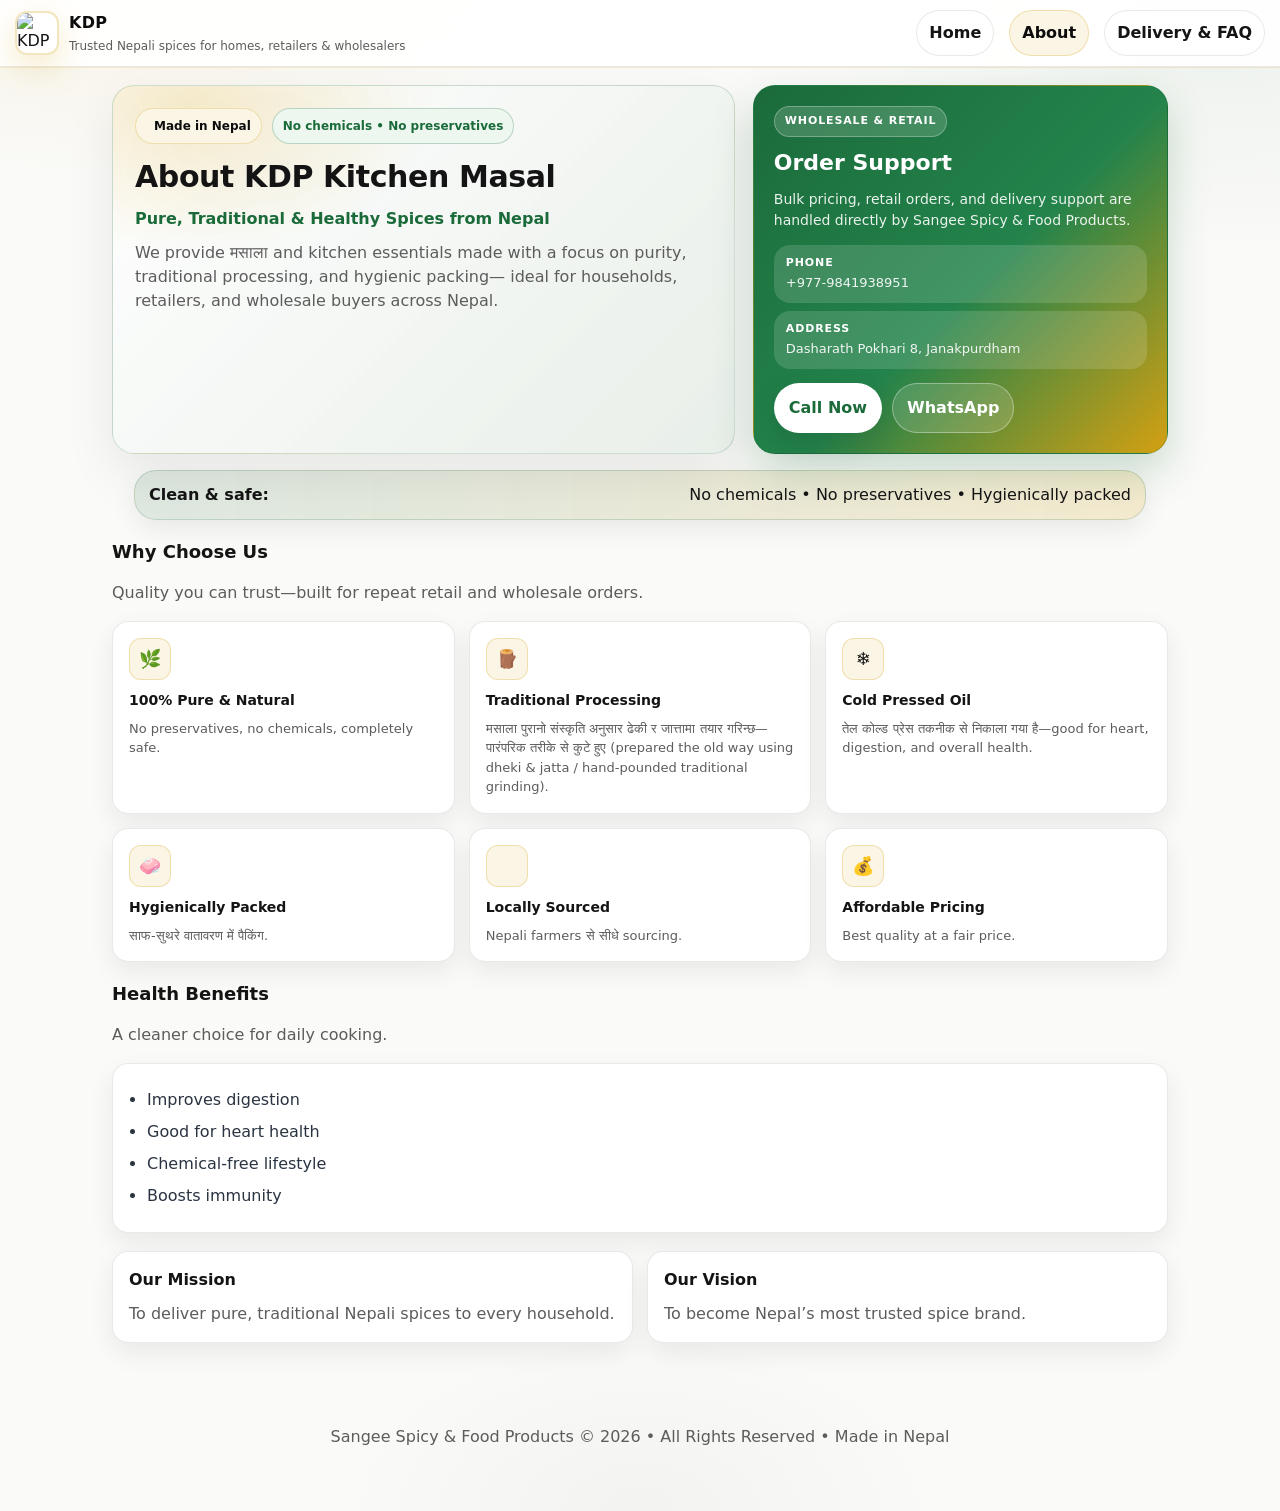
==== commit fcc977f8: "Update about.html" ====
--- a/about.html
+++ b/about.html
@@ -4,22 +4,30 @@
   <meta charset="UTF-8" />
   <meta name="viewport" content="width=device-width, initial-scale=1.0, viewport-fit=cover" />
   <title>About • KDP</title>
-  <meta name="theme-color" content="#D4A012" />
+  <meta name="theme-color" content="#075D36" />
   <meta name="mobile-web-app-capable" content="yes" />
   <meta name="apple-mobile-web-app-capable" content="yes" />
   <meta name="apple-mobile-web-app-title" content="KDP" />
-  <link rel="icon" href="logo.ico" sizes="any" />
+  <link rel="icon" href="favicon.ico" sizes="any" />
+  <link rel="icon" type="image/png" href="icons/favicon-32x32.png" sizes="32x32" />
+  <link rel="icon" type="image/png" href="icons/favicon-16x16.png" sizes="16x16" />
+  <link rel="apple-touch-icon" href="icons/apple-touch-icon-120x120.png" sizes="120x120" />
+  <link rel="apple-touch-icon" href="icons/apple-touch-icon-152x152.png" sizes="152x152" />
+  <link rel="apple-touch-icon" href="icons/apple-touch-icon-167x167.png" sizes="167x167" />
   <link rel="apple-touch-icon" href="icons/apple-touch-icon.png" sizes="180x180" />
   <link rel="manifest" href="manifest.webmanifest" />
-  <link rel="stylesheet" href="style.css?v=13" />
+  <link rel="stylesheet" href="style.css?v=15" />
 </head>
 <body>
   <header class="header">
     <div class="brand">
-      <img src="logo.ico" class="brand-logo" alt="KDP logo" />
+      <img src="icons/logo-source.png" class="brand-logo" alt="KDP logo" />
       <div>
-        <h1>KDP</h1>
-        <p>Trusted spices for homes, retailers & wholesalers</p>
+        <div class="brand-title-line">
+          <h1>KDP</h1>
+          <span class="nepal-flag-mark" aria-hidden="true"></span>
+        </div>
+        <p>Trusted Nepali spices for homes, retailers & wholesalers</p>
       </div>
     </div>
     <nav class="top-nav">
@@ -36,7 +44,7 @@
     <section class="about-hero">
       <div class="about-hero__content">
         <div class="badge-row">
-          <span class="badge">Trusted by local retailers</span>
+          <span class="badge"><span class="nepal-flag-mark nepal-flag-mark--tiny" aria-hidden="true"></span> Made in Nepal</span>
           <span class="badge badge--soft">No chemicals • No preservatives</span>
         </div>
         <h2>About KDP Kitchen Masal</h2>
@@ -96,7 +104,7 @@
           <p>साफ‑सुथरे वातावरण में पैकिंग.</p>
         </div>
         <div class="why-card">
-          <div class="why-icon" aria-hidden="true">🇳🇵</div>
+          <div class="why-icon" aria-hidden="true"><span class="nepal-flag-mark nepal-flag-mark--card"></span></div>
           <h4>Locally Sourced</h4>
           <p>Nepali farmers से सीधे sourcing.</p>
         </div>
@@ -136,9 +144,9 @@
   </main>
 
   <footer class="footer">
-    <p>Sangee Spicy & Food Products © 2025 • All Rights Reserved • Make with ❤️</p>
+    <p>Sangee Spicy & Food Products © 2026 • All Rights Reserved • Made in Nepal</p>
   </footer>
 
-  <script src="script.js?v=12"></script>
+  <script src="script.js?v=14"></script>
 </body>
 </html>
--- a/style.css
+++ b/style.css
@@ -28,8 +28,8 @@
   --shadow-sm: 0 10px 26px rgba(13, 13, 13, 0.07);
   --shadow-gold: 0 12px 32px rgba(var(--gold-rgb), 0.22);
 
-  --radius:18px;
-  --radius-sm:14px;
+  --radius:16px;
+  --radius-sm:12px;
 
   --brand:var(--gold);
   --brand2:var(--gold-dark);
@@ -44,10 +44,15 @@
 
 *{ box-sizing:border-box; }
 
+html{
+  overscroll-behavior-x:none;
+}
+
 body{
   margin:0;
   max-width:100%;
   overflow-x:hidden;
+  overscroll-behavior-x:none;
   background:
     radial-gradient(900px 520px at 8% -8%, rgba(var(--gold-rgb), 0.12), transparent 58%),
     radial-gradient(700px 400px at 95% 2%, rgba(var(--green-rgb), 0.06), transparent 55%),
@@ -236,7 +241,7 @@
   max-width:1100px;
   min-height:clamp(240px, 42vh, 400px);
   padding:0;
-  border-radius:28px;
+  border-radius:24px;
   border:1px solid var(--border-gold);
   box-shadow: var(--shadow);
   overflow:hidden;
@@ -382,13 +387,13 @@
 }
 
 .products{
-  padding:30px 22px;
+  padding:28px 22px;
   margin:26px auto 0;
   max-width:1100px;
-  background:rgba(255,255,255,0.72);
+  background:rgba(255,255,255,0.78);
   border:1px solid rgba(13, 13, 13, 0.06);
-  border-radius:28px;
-  box-shadow:0 18px 44px rgba(13, 13, 13, 0.06);
+  border-radius:24px;
+  box-shadow:0 18px 44px rgba(13, 13, 13, 0.055);
 }
 
 .products h2{
@@ -1000,13 +1005,13 @@
 
 .product-grid{
   display:grid;
-  grid-template-columns:repeat(4, minmax(0, 1fr));
-  gap:18px;
+  grid-template-columns:repeat(5, minmax(0, 1fr));
+  gap:14px;
   margin-top:15px;
 }
 .product-card{
   background:var(--surface);
-  border-radius:22px;
+  border-radius:16px;
   padding:12px;
   border:1px solid var(--border);
   box-shadow: var(--shadow-sm);
@@ -1014,7 +1019,7 @@
   flex-direction:column;
   gap:9px;
   min-width:0;
-  transition: transform 160ms ease, box-shadow 160ms ease;
+  transition: transform 180ms ease, box-shadow 180ms ease, border-color 180ms ease;
 }
 
 .product-card:hover{
@@ -1025,9 +1030,12 @@
 .product-image-btn{
   position:relative;
   width:100%;
+  aspect-ratio:1 / 1;
+  display:grid;
+  place-items:center;
   padding:0;
   border:0;
-  border-radius:20px;
+  border-radius:14px;
   background:
     radial-gradient(160px 120px at 50% 18%, rgba(var(--gold-rgb), 0.18), transparent 72%),
     linear-gradient(180deg, #fff, rgba(var(--green-rgb), 0.05));
@@ -1036,7 +1044,7 @@
 }
 
 .product-image-btn::after{
-  content:"View details";
+  content:"Select size";
   position:absolute;
   left:10px;
   right:10px;
@@ -1081,11 +1089,22 @@
   width:100%;
   aspect-ratio:1 / 1;
   height:auto;
-  object-fit:contain;
+  object-fit:cover;
+  object-position:center;
   display:block;
-  padding:12px;
-  border-radius:20px;
+  padding:0;
+  border-radius:14px;
   border:1px solid rgba(13, 13, 13, 0.06);
+}
+
+.product-card img{
+  transform:scale(1.08);
+  transition:transform 220ms ease, filter 220ms ease;
+  filter:contrast(1.05) saturate(1.06);
+}
+
+.product-card:hover img{
+  transform:scale(1.13);
 }
 
 .product-meta h3{
@@ -1103,20 +1122,41 @@
   font-weight:750;
 }
 
+.product-variant-strip{
+  display:flex;
+  flex-wrap:wrap;
+  gap:5px;
+  min-height:26px;
+  margin-top:8px;
+}
+
+.product-variant-strip span{
+  display:inline-flex;
+  align-items:center;
+  min-height:24px;
+  padding:4px 7px;
+  border-radius:999px;
+  background:#fff;
+  border:1px solid rgba(13, 13, 13, 0.08);
+  color:var(--muted);
+  font-size:10px;
+  font-weight:750;
+  line-height:1;
+}
+
 .product-card .price{
-  margin:5px 0 0;
+  margin:8px 0 0;
   color:var(--spice);
   font-weight:700;
 }
 
 .product-actions{
-  display:grid;
-  grid-template-columns:0.82fr 1fr;
-  gap:8px;
+  display:block;
   margin-top:auto;
 }
 
 .product-actions .btn{
+  width:100%;
   min-height:40px;
   padding:9px 10px;
 }
@@ -1127,42 +1167,56 @@
   z-index:70;
   display:grid;
   place-items:center;
-  padding:18px;
-  background:rgba(13, 13, 13, 0.56);
-  -webkit-backdrop-filter: blur(8px);
-  backdrop-filter: blur(8px);
+  padding:16px;
+  background:rgba(13, 13, 13, 0.62);
+  -webkit-backdrop-filter: blur(10px);
+  backdrop-filter: blur(10px);
+  overflow-y:auto;
 }
 
 .quick-view__panel{
   position:relative;
-  width:min(760px, 100%);
-  max-height:calc(100vh - 36px);
+  width:min(880px, 100%);
+  max-height:calc(100vh - 32px);
   overflow:hidden;
   display:grid;
-  grid-template-columns:0.88fr 1fr;
+  grid-template-columns:1fr 1fr;
   background:#fff;
-  border:1px solid rgba(var(--green-rgb), 0.22);
+  border:1px solid rgba(var(--gold-rgb), 0.2);
   border-radius:28px;
-  box-shadow:0 28px 80px rgba(13, 13, 13, 0.34);
+  box-shadow:0 30px 90px rgba(13, 13, 13, 0.38);
+  margin:auto;
 }
 
 .quick-view__close{
   position:absolute;
-  top:14px;
-  right:14px;
+  top:16px;
+  right:16px;
   z-index:3;
-  width:38px;
-  height:38px;
+  width:44px;
+  height:44px;
   display:grid;
   place-items:center;
   border-radius:999px;
-  border:1px solid rgba(13, 13, 13, 0.1);
-  background:#fff;
+  border:1.5px solid rgba(13, 13, 13, 0.08);
+  background:rgba(255, 255, 255, 0.96);
   color:var(--black);
-  font-size:24px;
+  font-size:26px;
   line-height:1;
   cursor:pointer;
-  box-shadow:0 10px 22px rgba(13, 13, 13, 0.08);
+  box-shadow:0 12px 28px rgba(13, 13, 13, 0.12);
+  transition:all 200ms ease;
+}
+
+.quick-view__close:hover{
+  background:#fff;
+  border-color:rgba(var(--gold-rgb), 0.4);
+  box-shadow:0 16px 40px rgba(13, 13, 13, 0.15);
+  transform:scale(1.05);
+}
+
+.quick-view__close:active{
+  transform:scale(0.95);
 }
 
 .quick-view__body{
@@ -1173,66 +1227,83 @@
   position:relative;
   display:grid;
   place-items:center;
-  padding:30px;
+  padding:32px 28px;
+  overflow:hidden;
   background:
-    radial-gradient(260px 180px at 50% 34%, rgba(var(--gold-rgb), 0.22), transparent 72%),
-    linear-gradient(160deg, #fff, rgba(var(--green-rgb), 0.08));
+    radial-gradient(420px 280px at 50% 35%, rgba(var(--gold-rgb), 0.18), transparent 68%),
+    radial-gradient(320px 240px at 50% 50%, rgba(var(--green-rgb), 0.06), transparent 72%),
+    linear-gradient(160deg, #fff 0%, rgba(var(--gold-rgb), 0.04) 100%);
+  border-right:1px solid rgba(var(--gold-rgb), 0.15);
 }
 
 .quick-view__badge{
-  top:18px;
-  left:18px;
+  top:20px;
+  left:20px;
 }
 
 .quick-view__media img{
-  max-width:290px;
-  background:rgba(255,255,255,0.7);
+  max-width:100%;
+  width:auto;
+  max-width:360px;
+  height:auto;
+  background:rgba(255,255,255,0.85);
+  box-shadow:0 20px 50px rgba(13, 13, 13, 0.12);
+  border-radius:8px;
 }
 
 .quick-view__content{
   display:flex;
   flex-direction:column;
-  justify-content:center;
-  gap:14px;
-  padding:38px 34px 32px;
+  gap:16px;
+  padding:32px 34px;
+  overflow-y:auto;
+  overflow-x:hidden;
+  max-height:calc(100vh - 32px);
+  -webkit-overflow-scrolling:touch;
 }
 
 .quick-view__category{
   color:var(--green);
-  font-size:12px;
-  font-weight:850;
-  letter-spacing:0.1em;
+  font-size:11px;
+  font-weight:900;
+  letter-spacing:0.12em;
   text-transform:uppercase;
+  margin-bottom:2px;
 }
 
 .quick-view__content h2{
   margin:0;
   color:var(--black);
-  font-size:clamp(24px, 4vw, 34px);
-  line-height:1.08;
+  font-size:clamp(26px, 5vw, 36px);
+  line-height:1.1;
+  letter-spacing:-0.3px;
+  font-weight:800;
 }
 
 .quick-view__note{
   margin:0;
   color:var(--muted);
-  line-height:1.55;
+  line-height:1.6;
+  font-size:14px;
+  margin-bottom:4px;
 }
 
 .quick-view__trust{
-  padding:13px 14px;
-  border:1px solid rgba(var(--green-rgb), 0.16);
-  border-radius:18px;
+  padding:14px 16px;
+  border:1.5px solid rgba(var(--green-rgb), 0.2);
+  border-radius:16px;
   background:
-    linear-gradient(135deg, rgba(var(--green-rgb), 0.08), rgba(var(--gold-rgb), 0.10));
+    linear-gradient(135deg, rgba(var(--green-rgb), 0.06), rgba(var(--gold-rgb), 0.08));
+  box-shadow:inset 0 1px 2px rgba(255, 255, 255, 0.6);
 }
 
 .quick-view__trust span{
   display:block;
-  margin-bottom:5px;
+  margin-bottom:6px;
   color:var(--green);
-  font-size:12px;
-  font-weight:850;
-  letter-spacing:0.08em;
+  font-size:11px;
+  font-weight:900;
+  letter-spacing:0.1em;
   text-transform:uppercase;
 }
 
@@ -1240,48 +1311,173 @@
   margin:0;
   color:var(--black);
   font-size:13px;
-  line-height:1.5;
+  line-height:1.55;
 }
 
 .quick-view__facts{
   display:flex;
   flex-wrap:wrap;
   gap:8px;
+  margin-top:4px;
 }
 
 .quick-view__facts span{
-  padding:7px 10px;
+  padding:8px 12px;
   border-radius:999px;
   background:var(--green-soft);
   color:var(--green);
   font-size:12px;
-  font-weight:750;
+  font-weight:700;
+  border:1px solid rgba(var(--green-rgb), 0.2);
+  box-shadow:inset 0 1px 2px rgba(255, 255, 255, 0.8);
 }
 
 .quick-view__buy{
+  display:flex;
+  align-items:flex-end;
+  justify-content:space-between;
+  gap:16px;
+  margin-top:10px;
+  padding-top:18px;
+  border-top:1.5px solid rgba(var(--gold-rgb), 0.2);
+}
+
+.quick-view__variants{
+  display:flex;
+  flex-direction:column;
+  gap:12px;
+  margin-top:4px;
+}
+
+.quick-view__variants-head{
   display:flex;
   align-items:center;
   justify-content:space-between;
-  gap:14px;
-  margin-top:6px;
-  padding-top:16px;
-  border-top:1px solid var(--border);
+  gap:12px;
+  margin-bottom:4px;
+}
+
+.quick-view__variants-head span{
+  color:var(--muted);
+  font-size:11px;
+  font-weight:900;
+  letter-spacing:0.1em;
+  text-transform:uppercase;
+}
+
+.quick-view__variants-head strong{
+  color:var(--black);
+  font-size:14px;
+  font-weight:700;
+}
+
+.variant-options{
+  display:grid;
+  grid-template-columns:repeat(2, minmax(0, 1fr));
+  gap:10px;
+}
+
+.variant-option{
+  display:grid;
+  grid-template-columns:1fr auto;
+  align-items:center;
+  column-gap:10px;
+  row-gap:4px;
+  min-height:56px;
+  padding:10px 12px;
+  border:1.5px solid var(--border);
+  border-radius:16px;
+  background:#fff;
+  color:var(--text);
+  font:inherit;
+  cursor:pointer;
+  transition:all 200ms cubic-bezier(0.34, 1.56, 0.64, 1);
+  position:relative;
+  overflow:hidden;
+}
+
+.variant-option::before{
+  content:'';
+  position:absolute;
+  inset:0;
+  background:radial-gradient(circle at 50% 50%, rgba(var(--gold-rgb), 0.1), transparent 70%);
+  opacity:0;
+  transition:opacity 200ms ease;
+}
+
+.variant-option:hover{
+  border-color:rgba(var(--gold-rgb), 0.4);
+  box-shadow:0 12px 28px rgba(13, 13, 13, 0.08);
+  transform:translateY(-2px);
+}
+
+.variant-option:hover::before{
+  opacity:1;
+}
+
+.variant-option:focus-visible{
+  outline:2px solid var(--green);
+  outline-offset:2px;
+}
+
+.variant-option.active{
+  border-color:var(--green);
+  background:linear-gradient(135deg, rgba(var(--green-rgb), 0.12), rgba(var(--gold-rgb), 0.1));
+  box-shadow:0 12px 32px rgba(var(--green-rgb), 0.15);
+}
+
+.variant-option.active::before{
+  opacity:1;
+  background:radial-gradient(circle at 50% 50%, rgba(var(--green-rgb), 0.15), transparent 70%);
+}
+
+.variant-option span{
+  font-size:13px;
+  font-weight:700;
+  line-height:1.2;
+  text-align:left;
+  color:var(--muted);
+  position:relative;
+  z-index:1;
+  grid-column:1 / -1;
+}
+
+.variant-option strong{
+  color:var(--spice);
+  font-size:14px;
+  font-weight:800;
+  white-space:nowrap;
+  position:relative;
+  z-index:1;
+  justify-self:end;
 }
 
 .quick-view__price-label{
   display:block;
   color:var(--muted);
-  font-size:12px;
-  font-weight:700;
+  font-size:11px;
+  font-weight:800;
+  letter-spacing:0.05em;
+  text-transform:uppercase;
+  margin-bottom:4px;
 }
 
 .quick-view__buy strong{
   color:var(--spice);
-  font-size:24px;
+  font-size:28px;
+  font-weight:800;
+  line-height:1;
 }
 
 .quick-view__add{
-  min-width:170px;
+  flex:1;
+  min-height:56px;
+  padding:14px 18px;
+  font-size:15px;
+  font-weight:700;
+  letter-spacing:0.3px;
+  border-radius:12px;
+  box-shadow:var(--shadow-gold);
 }
 
 .order-btn{
@@ -1524,12 +1720,12 @@
 
 .future-view{
   display:grid;
-  grid-template-columns:minmax(240px, 0.42fr) minmax(0, 0.58fr);
+  grid-template-columns:minmax(250px, 0.4fr) minmax(0, 0.6fr);
   align-items:center;
-  gap:0;
+  gap:18px;
   max-width:1100px;
   margin:18px auto 0;
-  padding:0;
+  padding:18px;
   min-height:clamp(230px, 28vw, 310px);
   border:1px solid rgba(var(--green-rgb), 0.26);
   border-radius:26px;
@@ -1565,7 +1761,7 @@
 .future-view__copy{
   position:relative;
   z-index:2;
-  padding:24px clamp(18px, 3vw, 34px);
+  padding:6px clamp(8px, 2vw, 20px);
 }
 
 .future-view__eyebrow{
@@ -1580,7 +1776,7 @@
 
 .future-view__copy h2{
   margin:0;
-  max-width:13ch;
+  max-width:15ch;
   font-size:clamp(22px, 3vw, 30px);
   line-height:1.1;
   color:var(--black);
@@ -1613,56 +1809,109 @@
   font-weight:750;
 }
 
-.future-view__stage{
+.product-showcase__stage{
   position:relative;
   z-index:1;
-}
-
-.future-view__stage{
   min-height:inherit;
   height:clamp(230px, 28vw, 310px);
-  border-radius:0;
   overflow:hidden;
-  isolation:isolate;
-}
-
-#future-canvas{
+  border-radius:18px;
+  border:1px solid rgba(var(--green-rgb), 0.16);
+  background:
+    radial-gradient(220px 160px at 50% 28%, rgba(var(--gold-rgb), 0.20), transparent 72%),
+    linear-gradient(180deg, rgba(255,255,255,0.92), rgba(var(--gold-rgb), 0.08));
+  box-shadow:inset 0 1px 0 rgba(255,255,255,0.8);
+}
+
+.product-showcase__slides{
+  position:relative;
   width:100%;
   height:100%;
-  display:block;
-  touch-action:pan-y;
-}
-
-.future-view__fallback{
+}
+
+.product-showcase__slide{
   position:absolute;
   inset:0;
-  display:none;
+  display:grid;
+  grid-template-columns:minmax(0, 1fr) minmax(150px, 0.86fr);
   align-items:center;
-  justify-content:center;
-  gap:12px;
-  perspective:900px;
-}
-
-.future-view__fallback img{
-  width:28%;
-  max-width:150px;
+  gap:16px;
+  padding:18px 22px;
+  opacity:0;
+  transform:translateX(26px) scale(0.98);
+  transition:opacity 420ms ease, transform 420ms ease;
+  pointer-events:none;
+}
+
+.product-showcase__slide.active{
+  opacity:1;
+  transform:translateX(0) scale(1);
+  pointer-events:auto;
+}
+
+.product-showcase__slide img{
+  justify-self:center;
+  width:min(220px, 82%);
   aspect-ratio:3 / 4;
   object-fit:cover;
-  border-radius:12px;
-  border:1px solid rgba(255,255,255,0.24);
-  box-shadow:0 20px 40px rgba(0,0,0,0.32);
-}
-
-.future-view__fallback img:nth-child(1){ transform:rotateY(24deg) translateX(18px); }
-.future-view__fallback img:nth-child(2){ transform:translateY(-18px) scale(1.08); }
-.future-view__fallback img:nth-child(3){ transform:rotateY(-24deg) translateX(-18px); }
-
-.future-view--fallback #future-canvas{
-  display:none;
-}
-
-.future-view--fallback .future-view__fallback{
-  display:flex;
+  object-position:center;
+  border-radius:16px;
+  border:1px solid rgba(13, 13, 13, 0.06);
+  background:#fff;
+  box-shadow:0 18px 42px rgba(13, 13, 13, 0.12);
+  filter:contrast(1.05) saturate(1.06);
+}
+
+.product-showcase__slide div{
+  display:flex;
+  flex-direction:column;
+  gap:8px;
+  align-items:flex-start;
+}
+
+.product-showcase__slide span{
+  display:inline-flex;
+  padding:6px 9px;
+  border-radius:999px;
+  background:var(--green-soft);
+  color:var(--green);
+  font-size:11px;
+  font-weight:850;
+  letter-spacing:0.08em;
+  text-transform:uppercase;
+}
+
+.product-showcase__slide strong{
+  max-width:12ch;
+  color:var(--black);
+  font-size:clamp(22px, 3.5vw, 34px);
+  line-height:1.05;
+}
+
+.product-showcase__dots{
+  position:absolute;
+  left:18px;
+  right:18px;
+  bottom:14px;
+  display:flex;
+  justify-content:center;
+  gap:7px;
+}
+
+.product-showcase__dots button{
+  width:7px;
+  height:7px;
+  padding:0;
+  border:0;
+  border-radius:999px;
+  background:rgba(13, 13, 13, 0.18);
+  cursor:pointer;
+  transition:width 180ms ease, background 180ms ease;
+}
+
+.product-showcase__dots button.active{
+  width:24px;
+  background:var(--green);
 }
 
 .supplier-banner{
@@ -2213,10 +2462,12 @@
     margin-left:14px;
     margin-right:14px;
     min-height:0;
+    gap:12px;
+    padding:14px;
   }
 
   .future-view__copy{
-    padding:18px 18px 0;
+    padding:4px 4px 0;
   }
 
   .future-view__copy h2{
@@ -2232,9 +2483,29 @@
     margin-top:10px;
   }
 
-  .future-view__stage{
+  .product-showcase__stage{
     min-height:inherit;
-    height:clamp(180px, 43vh, 240px);
+    height:clamp(210px, 38vh, 280px);
+  }
+
+  .product-showcase__slide{
+    grid-template-columns:0.9fr 1fr;
+    gap:10px;
+    padding:14px 14px 28px;
+  }
+
+  .product-showcase__slide img{
+    width:min(150px, 92%);
+    border-radius:14px;
+  }
+
+  .product-showcase__slide strong{
+    font-size:22px;
+  }
+
+  .product-showcase__slide span{
+    font-size:9px;
+    padding:5px 7px;
   }
 
   .trust-panel{
@@ -2286,9 +2557,9 @@
   .product-card img{
     aspect-ratio:1 / 1;
     height:auto;
-    object-fit:contain;
+    object-fit:cover;
     border-radius:14px;
-    padding:8px;
+    padding:0;
   }
   .product-meta h3{
     font-size:12px;
@@ -2361,22 +2632,55 @@
 
   .quick-view__panel{
     grid-template-columns:1fr;
-    max-height:calc(100vh - 20px);
+    max-height:min(70vh, 620px);
     overflow-y:auto;
-    border-radius:26px 26px 0 0;
+    border-radius:22px 22px 0 0;
   }
 
   .quick-view__media{
-    min-height:260px;
-    padding:28px 28px 12px;
+    min-height:150px;
+    padding:14px 22px 8px;
   }
 
   .quick-view__media img{
-    max-width:230px;
+    max-width:150px;
+    border-radius:14px;
   }
 
   .quick-view__content{
-    padding:18px 18px calc(18px + env(safe-area-inset-bottom));
+    gap:10px;
+    padding:14px 16px calc(16px + env(safe-area-inset-bottom));
+  }
+
+  .quick-view__content h2{
+    font-size:23px;
+  }
+
+  .quick-view__note{
+    font-size:13px;
+    line-height:1.45;
+  }
+
+  .quick-view__trust{
+    padding:10px 12px;
+  }
+
+  .quick-view__trust p{
+    font-size:12px;
+  }
+
+  .variant-options{
+    gap:7px;
+  }
+
+  .variant-option{
+    min-height:48px;
+    padding:9px 10px;
+  }
+
+  .variant-option span,
+  .variant-option strong{
+    font-size:12px;
   }
 
   .quick-view__buy{
@@ -2544,3 +2848,400 @@
     grid-template-columns:repeat(3, minmax(0, 1fr));
   }
 }
+/* Mobile & Tablet Responsive - Quick View Modal */
+
+/* Tablet: 769px - 1024px */
+@media (max-width: 1024px) {
+  .quick-view__panel {
+    width: calc(100% - 24px);
+    max-width: 720px;
+  }
+}
+
+/* Large Mobile: 600px - 768px */
+@media (max-width: 768px) {
+  .quick-view {
+    padding: 0;
+    place-items: flex-end;
+  }
+
+  .quick-view__panel {
+    width: 100%;
+    max-width: 100%;
+    grid-template-columns: 1fr;
+    border-radius: 28px 28px 0 0;
+    max-height: 95vh;
+    margin: 0;
+  }
+
+  .quick-view__close {
+    width: 44px;
+    height: 44px;
+    top: 14px;
+    right: 14px;
+    background: rgba(255, 255, 255, 0.98);
+    z-index: 10;
+  }
+
+  .quick-view__media {
+    max-height: 280px;
+    padding: 28px 20px;
+    border-right: none;
+    border-bottom: 1px solid rgba(var(--gold-rgb), 0.15);
+    display: flex;
+    align-items: center;
+    justify-content: center;
+  }
+
+  .quick-view__media img {
+    max-width: 260px;
+    max-height: 240px;
+  }
+
+  .quick-view__content {
+    padding: 24px 20px 20px;
+    max-height: calc(95vh - 280px - 60px);
+    gap: 16px;
+  }
+
+  .quick-view__content h2 {
+    font-size: 24px;
+    line-height: 1.15;
+  }
+
+  .quick-view__category {
+    font-size: 11px;
+  }
+
+  .quick-view__note {
+    font-size: 14px;
+  }
+
+  .quick-view__trust {
+    padding: 14px 16px;
+  }
+
+  .variant-options {
+    grid-template-columns: repeat(2, minmax(0, 1fr));
+    gap: 9px;
+  }
+
+  .variant-option {
+    grid-template-columns: 1fr auto;
+    min-height: 50px;
+    padding: 10px 12px;
+  }
+
+  .variant-option span {
+    font-size: 12px;
+  }
+
+  .variant-option strong {
+    font-size: 13px;
+  }
+
+  .quick-view__buy {
+    flex-direction: column;
+    align-items: stretch;
+    gap: 12px;
+    padding-top: 16px;
+  }
+
+  .quick-view__price-label {
+    font-size: 11px;
+  }
+
+  .quick-view__buy strong {
+    font-size: 26px;
+    align-self: flex-start;
+  }
+
+  .quick-view__add {
+    flex: 1;
+    min-height: 52px;
+    width: 100%;
+    padding: 14px 18px;
+    font-size: 15px;
+  }
+}
+
+/* Medium Mobile: 480px - 600px */
+@media (max-width: 600px) {
+  .quick-view {
+    padding: 0;
+  }
+
+  .quick-view__panel {
+    max-height: 92vh;
+    border-radius: 24px 24px 0 0;
+  }
+
+  .quick-view__close {
+    width: 42px;
+    height: 42px;
+    font-size: 24px;
+  }
+
+  .quick-view__media {
+    max-height: 260px;
+    padding: 24px 18px;
+  }
+
+  .quick-view__media img {
+    max-width: 240px;
+    max-height: 220px;
+  }
+
+  .quick-view__content {
+    padding: 22px 18px 16px;
+    max-height: calc(92vh - 260px - 50px);
+    gap: 14px;
+  }
+
+  .quick-view__content h2 {
+    font-size: 22px;
+  }
+
+  .quick-view__category {
+    font-size: 10px;
+  }
+
+  .quick-view__note {
+    font-size: 13px;
+  }
+
+  .quick-view__trust {
+    padding: 13px 14px;
+    font-size: 13px;
+  }
+
+  .quick-view__trust span {
+    font-size: 10px;
+  }
+
+  .variant-options {
+    grid-template-columns: repeat(2, minmax(0, 1fr));
+    gap: 8px;
+  }
+
+  .variant-option {
+    min-height: 48px;
+    padding: 9px 11px;
+  }
+
+  .variant-option span {
+    font-size: 11px;
+  }
+
+  .variant-option strong {
+    font-size: 12px;
+  }
+
+  .quick-view__buy {
+    gap: 10px;
+  }
+
+  .quick-view__add {
+    min-height: 50px;
+    font-size: 14px;
+    padding: 12px 16px;
+  }
+
+  .quick-view__buy strong {
+    font-size: 24px;
+  }
+
+  .quick-view__facts {
+    gap: 6px;
+  }
+
+  .quick-view__facts span {
+    padding: 6px 10px;
+    font-size: 11px;
+  }
+}
+
+/* Small Mobile: 375px - 480px (iPhone SE, etc.) */
+@media (max-width: 480px) {
+  .quick-view {
+    padding: 0;
+  }
+
+  .quick-view__panel {
+    border-radius: 22px 22px 0 0;
+    max-height: 90vh;
+  }
+
+  .quick-view__close {
+    width: 40px;
+    height: 40px;
+    font-size: 22px;
+    top: 12px;
+    right: 12px;
+  }
+
+  .quick-view__media {
+    max-height: 240px;
+    padding: 20px 16px;
+  }
+
+  .quick-view__media img {
+    max-width: 220px;
+    max-height: 200px;
+  }
+
+  .quick-view__content {
+    padding: 20px 16px;
+    max-height: calc(90vh - 240px - 40px);
+    gap: 13px;
+  }
+
+  .quick-view__content h2 {
+    font-size: 20px;
+    line-height: 1.2;
+  }
+
+  .quick-view__category {
+    font-size: 9px;
+    letter-spacing: 0.08em;
+  }
+
+  .quick-view__note {
+    font-size: 12px;
+  }
+
+  .quick-view__trust {
+    padding: 12px 13px;
+    font-size: 12px;
+  }
+
+  .quick-view__trust span {
+    font-size: 9px;
+  }
+
+  .quick-view__trust p {
+    line-height: 1.5;
+  }
+
+  .variant-options {
+    grid-template-columns: repeat(2, minmax(0, 1fr));
+    gap: 7px;
+  }
+
+  .variant-option {
+    min-height: 46px;
+    padding: 8px 10px;
+    border-radius: 14px;
+  }
+
+  .variant-option span {
+    font-size: 10px;
+  }
+
+  .variant-option strong {
+    font-size: 12px;
+  }
+
+  .quick-view__buy {
+    flex-direction: column;
+    gap: 10px;
+    padding-top: 14px;
+  }
+
+  .quick-view__price-label {
+    font-size: 9px;
+  }
+
+  .quick-view__buy strong {
+    font-size: 22px;
+  }
+
+  .quick-view__add {
+    min-height: 48px;
+    padding: 12px 14px;
+    font-size: 13px;
+    width: 100%;
+  }
+
+  .quick-view__facts {
+    flex-wrap: wrap;
+    gap: 5px;
+  }
+
+  .quick-view__facts span {
+    padding: 5px 9px;
+    font-size: 10px;
+  }
+
+  .quick-view__variants-head span {
+    font-size: 10px;
+  }
+
+  .quick-view__variants-head strong {
+    font-size: 13px;
+  }
+}
+
+/* Extra Small Mobile: < 375px (iPhone 5/5S) */
+@media (max-width: 375px) {
+  .quick-view {
+    padding: 0;
+  }
+
+  .quick-view__panel {
+    border-radius: 20px 20px 0 0;
+  }
+
+  .quick-view__close {
+    width: 38px;
+    height: 38px;
+    font-size: 20px;
+  }
+
+  .quick-view__media {
+    max-height: 220px;
+    padding: 18px 14px;
+  }
+
+  .quick-view__media img {
+    max-width: 200px;
+    max-height: 180px;
+  }
+
+  .quick-view__content {
+    padding: 18px 14px;
+    gap: 12px;
+  }
+
+  .quick-view__content h2 {
+    font-size: 18px;
+  }
+
+  .variant-options {
+    grid-template-columns: repeat(2, minmax(0, 1fr));
+    gap: 6px;
+  }
+
+  .variant-option {
+    min-height: 44px;
+    padding: 8px 9px;
+  }
+
+  .variant-option span {
+    font-size: 9px;
+  }
+
+  .variant-option strong {
+    font-size: 11px;
+  }
+
+  .quick-view__add {
+    min-height: 46px;
+    padding: 11px 12px;
+    font-size: 12px;
+  }
+
+  .quick-view__buy strong {
+    font-size: 20px;
+  }
+}
